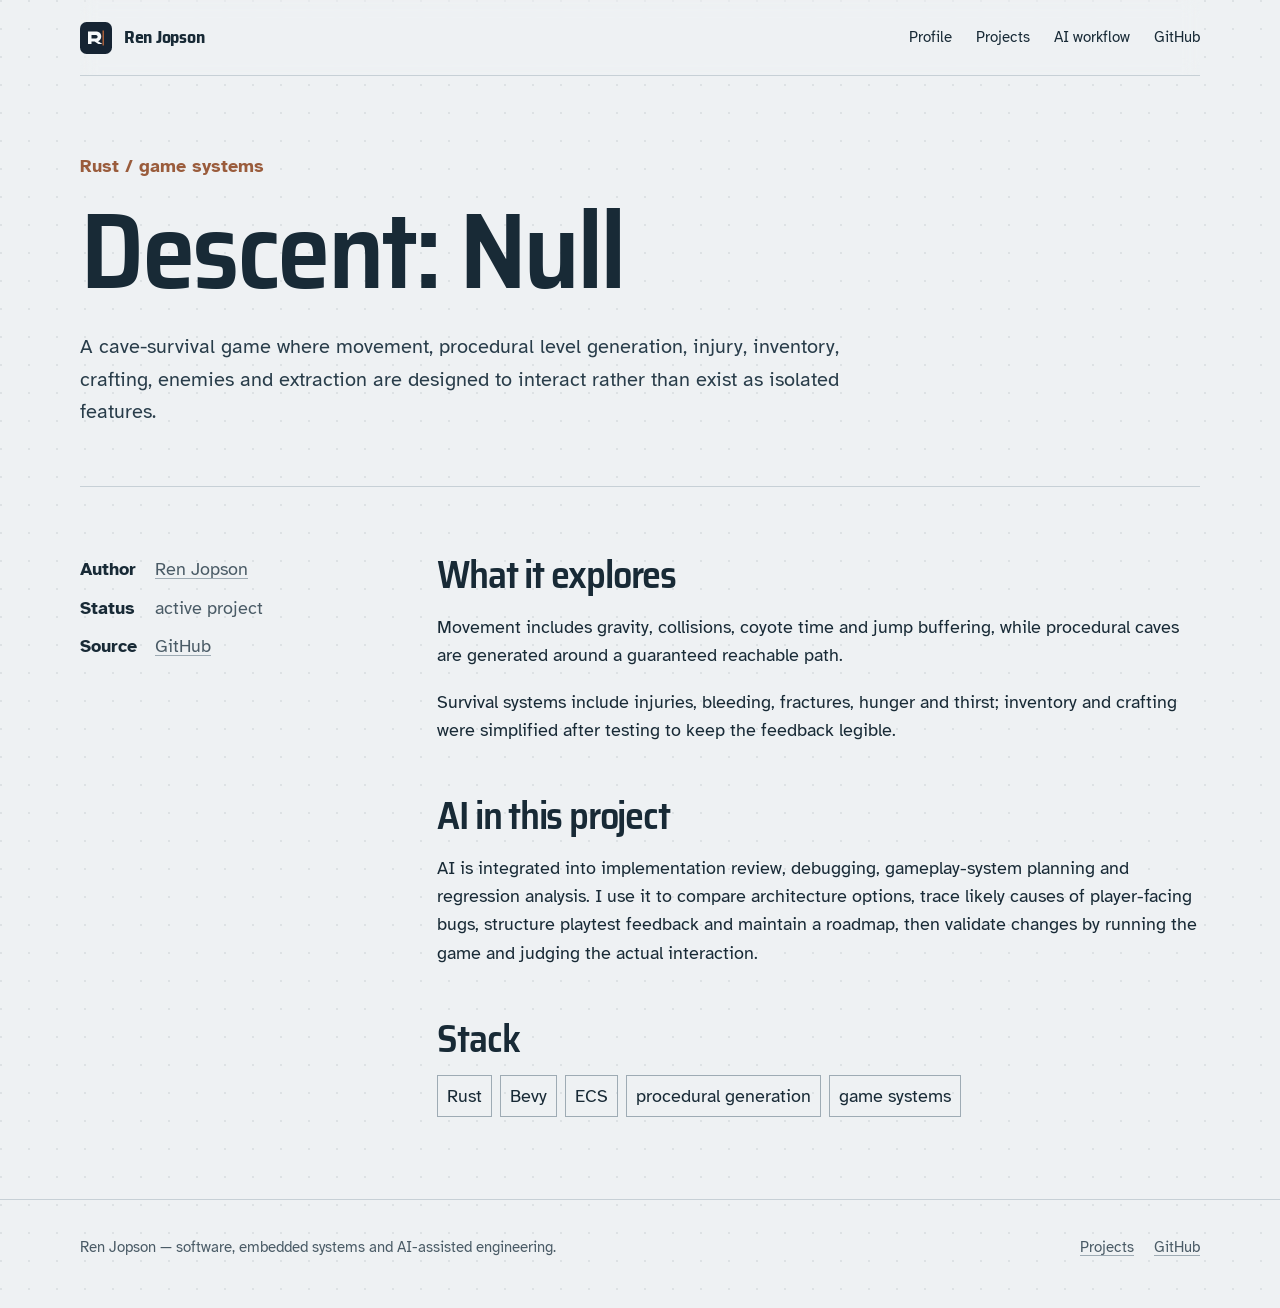
==== descent-null/index.html @ c4eea886 "Point Descent Null page to portfolio root" ====
<!doctype html><html lang="en"><head><meta charset="utf-8"><meta name="viewport" content="width=device-width,initial-scale=1">
<title>Descent: Null by Ren Jopson — Rust / Bevy survival game</title><meta name="description" content="Descent: Null is a 2D cave survival game by Ren Jopson built in Rust with Bevy, procedural generation and interacting survival systems."><meta name="author" content="Ren Jopson"><meta name="robots" content="index,follow,max-image-preview:large">
<link rel="canonical" href="https://ren-jop.github.io/descent-null/"><link rel="author" href="https://ren-jop.github.io/"><meta property="og:type" content="website"><meta property="og:site_name" content="Ren Jopson"><meta property="og:title" content="Descent: Null by Ren Jopson — Rust / Bevy survival game"><meta property="og:description" content="Descent: Null is a 2D cave survival game by Ren Jopson built in Rust with Bevy, procedural generation and interacting survival systems."><meta property="og:url" content="https://ren-jop.github.io/descent-null/">
<link rel="stylesheet" href="/assets/portfolio.css"><link rel="icon" href="/assets/ren-jopson-mark.svg" type="image/svg+xml"><script type="application/ld+json">{"@context":"https://schema.org","@graph":[{"@type":"SoftwareSourceCode","@id":"https://ren-jop.github.io/descent-null/#source","name":"Descent: Null","version":"active project","description":"Descent: Null is a 2D cave survival game by Ren Jopson built in Rust with Bevy, procedural generation and interacting survival systems.","url":"https://ren-jop.github.io/descent-null/","codeRepository":"https://github.com/ren-jop/descent-null","programmingLanguage":"Rust","author":{"@id":"https://ren-jop.github.io/#person"},"creator":{"@id":"https://ren-jop.github.io/#person"}},{"@type":"Person","@id":"https://ren-jop.github.io/#person","name":"Ren Jopson","alternateName":"ren-jop","url":"https://ren-jop.github.io/","sameAs":["https://github.com/ren-jop"]}]}</script></head><body>
<div class="wrap"><nav class="site-nav" aria-label="Primary">
    <a class="brand" href="/"><img class="brand-mark" src="/assets/ren-jopson-mark.svg" alt=""><span>Ren Jopson</span></a>
    <div class="nav-links"><a href="/">Profile</a><a href="/projects/">Projects</a><a href="/#method-title">AI workflow</a><a rel="me" href="https://github.com/ren-jop">GitHub</a></div>
  </nav></div><main><section class="wrap detail-hero"><p class="kicker">Rust / game systems</p><h1>Descent: Null</h1><p class="hero-copy">A cave-survival game where movement, procedural level generation, injury, inventory, crafting, enemies and extraction are designed to interact rather than exist as isolated features.</p></section>
<section class="wrap detail-grid"><aside><dl class="spec-list"><dt>Author</dt><dd><a href="/">Ren Jopson</a></dd><dt>Status</dt><dd>active project</dd><dt>Source</dt><dd><a href="https://github.com/ren-jop/descent-null">GitHub</a></dd></dl></aside>
<main><section><h2>What it explores</h2><p>Movement includes gravity, collisions, coyote time and jump buffering, while procedural caves are generated around a guaranteed reachable path.</p><p>Survival systems include injuries, bleeding, fractures, hunger and thirst; inventory and crafting were simplified after testing to keep the feedback legible.</p></section>
<section><h2>AI in this project</h2><p>AI is integrated into implementation review, debugging, gameplay-system planning and regression analysis. I use it to compare architecture options, trace likely causes of player-facing bugs, structure playtest feedback and maintain a roadmap, then validate changes by running the game and judging the actual interaction.</p></section>
<section><h2>Stack</h2><div class="stack"><span>Rust</span><span>Bevy</span><span>ECS</span><span>procedural generation</span><span>game systems</span></div></section></main></section></main><footer><div class="wrap footer-grid"><div>Ren Jopson — software, embedded systems and AI-assisted engineering.</div><div class="footer-links"><a href="/projects/">Projects</a><a rel="me" href="https://github.com/ren-jop">GitHub</a></div></div></footer></body></html>
---- assets/portfolio.css ----
@import url('https://fonts.googleapis.com/css2?family=Atkinson+Hyperlegible:wght@400;700&family=Saira+Semi+Condensed:wght@500;600;700&display=swap');

:root{
  --paper:#eef1f3;
  --surface:#f8f9fa;
  --ink:#182a36;
  --graphite:#4a5b66;
  --copper:#9a5c3c;
  --blue:#315b7b;
  --blue-soft:#dbe5ec;
  --line:#c7d0d6;
  --line-strong:#9eabb4;
  --focus:#174f7b;
}
*{box-sizing:border-box}
html{scroll-behavior:smooth}
body{
  margin:0;
  background:
    radial-gradient(circle at 1px 1px,rgba(24,42,54,.08) 1px,transparent 1.25px) 0 0/28px 28px,
    var(--paper);
  color:var(--ink);
  font-family:"Atkinson Hyperlegible",system-ui,sans-serif;
  font-size:18px;
  line-height:1.58;
  text-rendering:optimizeLegibility;
}
a{color:inherit;text-decoration-color:var(--line-strong);text-decoration-thickness:1px;text-underline-offset:.18em}
a:hover{text-decoration-color:currentColor}
a:focus-visible,button:focus-visible{outline:3px solid var(--focus);outline-offset:4px}
button{font:inherit}
.wrap{width:min(1120px,calc(100% - 40px));margin:0 auto}

.site-nav{
  display:grid;
  grid-template-columns:1fr auto;
  align-items:center;
  gap:28px;
  min-height:76px;
  border-bottom:1px solid var(--line);
  backdrop-filter:blur(8px);
}
.brand{
  display:flex;align-items:center;gap:12px;text-decoration:none;
  font-family:"Saira Semi Condensed",sans-serif;font-weight:700;letter-spacing:-.015em;
}
.brand-mark{width:32px;height:32px;display:block}
.nav-links{display:flex;gap:24px;flex-wrap:wrap;justify-content:flex-end;font-size:.95rem}
.nav-links a{text-decoration:none}
.nav-links a[aria-current="page"]{font-weight:700;color:var(--blue)}

.hero{
  display:grid;
  grid-template-columns:minmax(0,6.4fr) minmax(330px,3.6fr);
  gap:clamp(42px,7vw,92px);
  align-items:center;
  padding:clamp(68px,9vw,108px) 0 58px;
}
.kicker{margin:0 0 16px;color:var(--copper);font-weight:700}
h1,h2,h3{
  font-family:"Saira Semi Condensed",sans-serif;
  margin:0;color:var(--ink);line-height:1.02;letter-spacing:-.032em
}
h1{font-size:clamp(4.4rem,10vw,8rem);font-weight:600}
h2{font-size:clamp(2.25rem,4.6vw,4rem);font-weight:600}
h3{font-size:clamp(1.45rem,2.4vw,2rem);font-weight:600}
.hero-copy{
  max-width:760px;margin:24px 0 0;color:#293d4a;
  font-size:clamp(1.08rem,1.8vw,1.28rem)
}
.hero-visual{
  position:relative;
  min-height:360px;
  border:1px solid var(--line-strong);
  background:rgba(248,249,250,.8);
  overflow:hidden;
  isolation:isolate;
}
.hero-visual::before{
  content:"";
  position:absolute;inset:0;
  background:
    linear-gradient(rgba(49,91,123,.08) 1px,transparent 1px) 0 0/100% 48px,
    linear-gradient(90deg,rgba(49,91,123,.08) 1px,transparent 1px) 0 0/48px 100%;
  z-index:-1;
}
.hero-visual svg{width:100%;height:100%;min-height:360px;display:block}
.hero-line{stroke:var(--line-strong);stroke-width:1.4;fill:none}
.hero-line.active{stroke:var(--blue);stroke-width:2}
.hero-node{fill:var(--surface);stroke:var(--ink);stroke-width:1.5}
.hero-node.accent{fill:var(--ink);stroke:var(--ink)}
.hero-node-label{
  fill:var(--ink);font:700 14px "Atkinson Hyperlegible",sans-serif
}
.hero-node-label.inverse{fill:#fff}
.hero-caption{
  position:absolute;left:18px;bottom:16px;
  color:var(--graphite);font-size:.86rem;background:rgba(248,249,250,.86);padding:4px 6px
}
.signal-dot{fill:var(--copper)}
.signal-path{stroke:transparent;fill:none}
body.ready .signal-dot{animation:signal-run 5.2s linear infinite}
@keyframes signal-run{
  0%{offset-distance:0%}
  100%{offset-distance:100%}
}
.hero-side{
  border-left:3px solid var(--copper);
  padding:2px 0 2px 24px
}
.hero-side p{margin:0}
.hero-side dl{
  margin:24px 0 0;display:grid;grid-template-columns:max-content 1fr;gap:8px 16px;font-size:.94rem
}
.hero-side dt{font-weight:700;color:var(--graphite)}
.hero-side dd{margin:0}
.hero-rule{
  width:100%;height:3px;
  background:linear-gradient(to right,var(--copper) 0 17%,var(--line) 17% 100%);
  transform-origin:left center
}
body:not(.ready) .hero-rule{transform:scaleX(0)}
body.ready .hero-rule{transform:scaleX(1);transition:transform .72s cubic-bezier(.2,.7,.2,1)}

.section{padding:76px 0;border-top:1px solid var(--line)}
.section-head{
  display:grid;grid-template-columns:3.2fr 6.8fr;gap:clamp(32px,7vw,90px);
  align-items:start;margin-bottom:42px
}
.section-head p{margin:6px 0 0;max-width:700px;color:var(--graphite)}

.project-explorer{
  display:grid;
  grid-template-columns:minmax(280px,1fr) minmax(0,1.6fr);
  gap:0;
  border:1px solid var(--line-strong);
  background:rgba(248,249,250,.72);
  min-height:520px;
}
.project-switcher{
  border-right:1px solid var(--line-strong);
  display:flex;flex-direction:column
}
.project-switch{
  appearance:none;border:0;border-bottom:1px solid var(--line);
  background:transparent;color:var(--ink);text-align:left;
  padding:19px 20px;cursor:pointer;display:grid;gap:5px;
  min-height:92px;
}
.project-switch:last-child{border-bottom:0}
.project-switch strong{
  font-family:"Saira Semi Condensed",sans-serif;
  font-size:1.35rem;letter-spacing:-.02em
}
.project-switch small{color:var(--copper);font-weight:700}
.project-switch span{color:var(--graphite);font-size:.92rem}
.project-switch[aria-selected="true"]{
  background:var(--ink);color:#fff
}
.project-switch[aria-selected="true"] span,
.project-switch[aria-selected="true"] small{color:#dce5eb}
.project-switch[aria-selected="true"] small{color:#e7b095}

.project-stage{
  display:grid;grid-template-rows:minmax(320px,1fr) auto;
  min-width:0;position:relative;overflow:hidden
}
.project-diagram{
  position:relative;min-height:320px;
  display:flex;align-items:center;justify-content:center;
  padding:32px;
  background:
    linear-gradient(rgba(24,42,54,.07) 1px,transparent 1px) 0 0/100% 42px,
    linear-gradient(90deg,rgba(24,42,54,.07) 1px,transparent 1px) 0 0/42px 100%;
}
.project-diagram svg{
  width:min(100%,620px);height:auto;max-height:360px;
  filter:drop-shadow(0 14px 20px rgba(24,42,54,.06));
  transform:translate3d(var(--px,0),var(--py,0),0);
  transition:transform .18s ease-out
}
.project-diagram .draw{
  stroke-dasharray:1000;stroke-dashoffset:1000
}
.project-diagram.is-animating .draw{animation:draw-line .85s ease-out forwards}
.project-diagram .pulse{transform-origin:center}
.project-diagram.is-animating .pulse{animation:node-pulse .6s ease-out .35s both}
@keyframes draw-line{to{stroke-dashoffset:0}}
@keyframes node-pulse{0%{opacity:.25;transform:scale(.86)}100%{opacity:1;transform:scale(1)}}
.project-stage-meta{
  border-top:1px solid var(--line-strong);
  padding:22px 24px 24px;
  display:grid;grid-template-columns:1fr auto;gap:24px;align-items:end
}
.project-stage-meta p{margin:7px 0 0;color:var(--graphite);max-width:650px}
.project-stage-meta a{font-weight:700;white-space:nowrap}

.project-list{border-top:1px solid var(--ink)}
.project-row{
  display:grid;grid-template-columns:2.1fr 1.15fr 3.2fr auto;
  gap:26px;align-items:baseline;padding:23px 0;border-bottom:1px solid var(--line)
}
.project-row .domain{font-size:.9rem;font-weight:700;color:var(--copper)}
.project-row p{margin:0;color:var(--graphite)}
.project-row a{font-weight:700;white-space:nowrap}

.workflow{
  display:grid;grid-template-columns:repeat(4,1fr);
  border-top:1px solid var(--ink);border-bottom:1px solid var(--ink)
}
.workflow-step{min-height:168px;padding:22px 24px 24px 0;position:relative}
.workflow-step + .workflow-step{border-left:1px solid var(--line);padding-left:24px}
.workflow-step::after{
  content:"";position:absolute;top:-1px;left:0;height:3px;width:0;background:var(--copper)
}
.workflow-step.is-visible::after{width:38%;transition:width .6s ease}
.workflow-step strong{
  display:block;font-family:"Saira Semi Condensed",sans-serif;font-size:1.35rem;margin-bottom:8px
}
.workflow-step p{margin:0;color:var(--graphite)}
.workflow-step .tool{display:block;margin-top:18px;color:var(--blue);font-weight:700;font-size:.94rem}

.method-list{border-top:1px solid var(--ink)}
.method-row{
  display:grid;grid-template-columns:2.2fr 5fr;gap:clamp(28px,7vw,90px);
  padding:27px 0;border-bottom:1px solid var(--line)
}
.method-row h3{font-size:1.55rem}
.method-row p{margin:0;color:var(--graphite)}
.ai-note{border-left:4px solid var(--blue);padding:2px 0 2px 24px;max-width:830px}
.ai-note h3{margin-bottom:10px}
.ai-note p{margin:0;color:var(--graphite)}
.ai-note p + p{margin-top:12px}

.project-index h1{font-size:clamp(3.8rem,8.5vw,6.8rem)}
.project-index .hero{grid-template-columns:6fr 4fr}

.detail-hero{padding:76px 0 58px;border-bottom:1px solid var(--line)}
.detail-hero h1{font-size:clamp(3.9rem,8.5vw,6.8rem)}
.detail-grid{
  display:grid;grid-template-columns:2.6fr 7.4fr;gap:clamp(34px,7vw,96px);padding:68px 0 82px
}
.detail-grid aside{color:var(--graphite)}
.detail-grid main{padding:0}
.detail-grid h2{font-size:clamp(1.95rem,3vw,3rem);margin-bottom:16px}
.detail-grid section+section{margin-top:52px}
.spec-list{display:grid;grid-template-columns:max-content 1fr;gap:10px 18px;margin:0}
.spec-list dt{font-weight:700;color:var(--ink)}
.spec-list dd{margin:0}
.stack{display:flex;flex-wrap:wrap;gap:8px}
.stack span{border:1px solid var(--line-strong);background:transparent;padding:6px 9px}

footer{padding:36px 0 48px;border-top:1px solid var(--line);color:var(--graphite);font-size:.94rem}
.footer-grid{display:grid;grid-template-columns:1fr auto;gap:28px;align-items:start}
.footer-links{display:flex;gap:20px;flex-wrap:wrap;justify-content:flex-end}

@media (hover:hover) and (pointer:fine){
  .project-switch:not([aria-selected="true"]):hover{background:rgba(49,91,123,.07)}
  .project-row:hover h3{color:var(--blue)}
}
@media (max-width:900px){
  body{font-size:17px}
  .site-nav{grid-template-columns:1fr;padding:18px 0}
  .nav-links{justify-content:flex-start;gap:16px}
  .hero,.project-index .hero,.section-head,.detail-grid{grid-template-columns:1fr}
  .hero{padding-top:62px}
  .hero-visual{min-height:310px}
  .hero-visual svg{min-height:310px}
  .project-explorer{grid-template-columns:1fr}
  .project-switcher{border-right:0;border-bottom:1px solid var(--line-strong)}
  .project-switch{min-height:auto}
  .project-stage-meta{grid-template-columns:1fr}
  .project-row{grid-template-columns:1fr;gap:7px}
  .project-row a{margin-top:4px}
  .workflow{grid-template-columns:1fr 1fr}
  .workflow-step:nth-child(3){border-left:0;border-top:1px solid var(--line);padding-left:0}
  .workflow-step:nth-child(4){border-top:1px solid var(--line)}
  .method-row{grid-template-columns:1fr;gap:10px}
  .footer-grid{grid-template-columns:1fr}
  .footer-links{justify-content:flex-start}
}
@media (max-width:560px){
  .wrap{width:min(100% - 28px,1120px)}
  h1{font-size:clamp(3.35rem,18vw,5rem)}
  .section{padding:58px 0}
  .hero-visual{min-height:270px}
  .hero-visual svg{min-height:270px}
  .project-diagram{padding:18px;min-height:260px}
  .project-stage{grid-template-rows:minmax(260px,1fr) auto}
  .workflow{grid-template-columns:1fr}
  .workflow-step + .workflow-step{border-left:0;border-top:1px solid var(--line);padding-left:0}
}
@media (prefers-reduced-motion:reduce){
  html{scroll-behavior:auto}
  body:not(.ready) .hero-rule{transform:none}
  body.ready .hero-rule{transition:none}
  body.ready .signal-dot{animation:none}
  .project-diagram .draw,.project-diagram.is-animating .draw{animation:none;stroke-dashoffset:0}
  .project-diagram.is-animating .pulse{animation:none}
  .workflow-step.is-visible::after{transition:none}
  .project-diagram svg{transition:none}
}
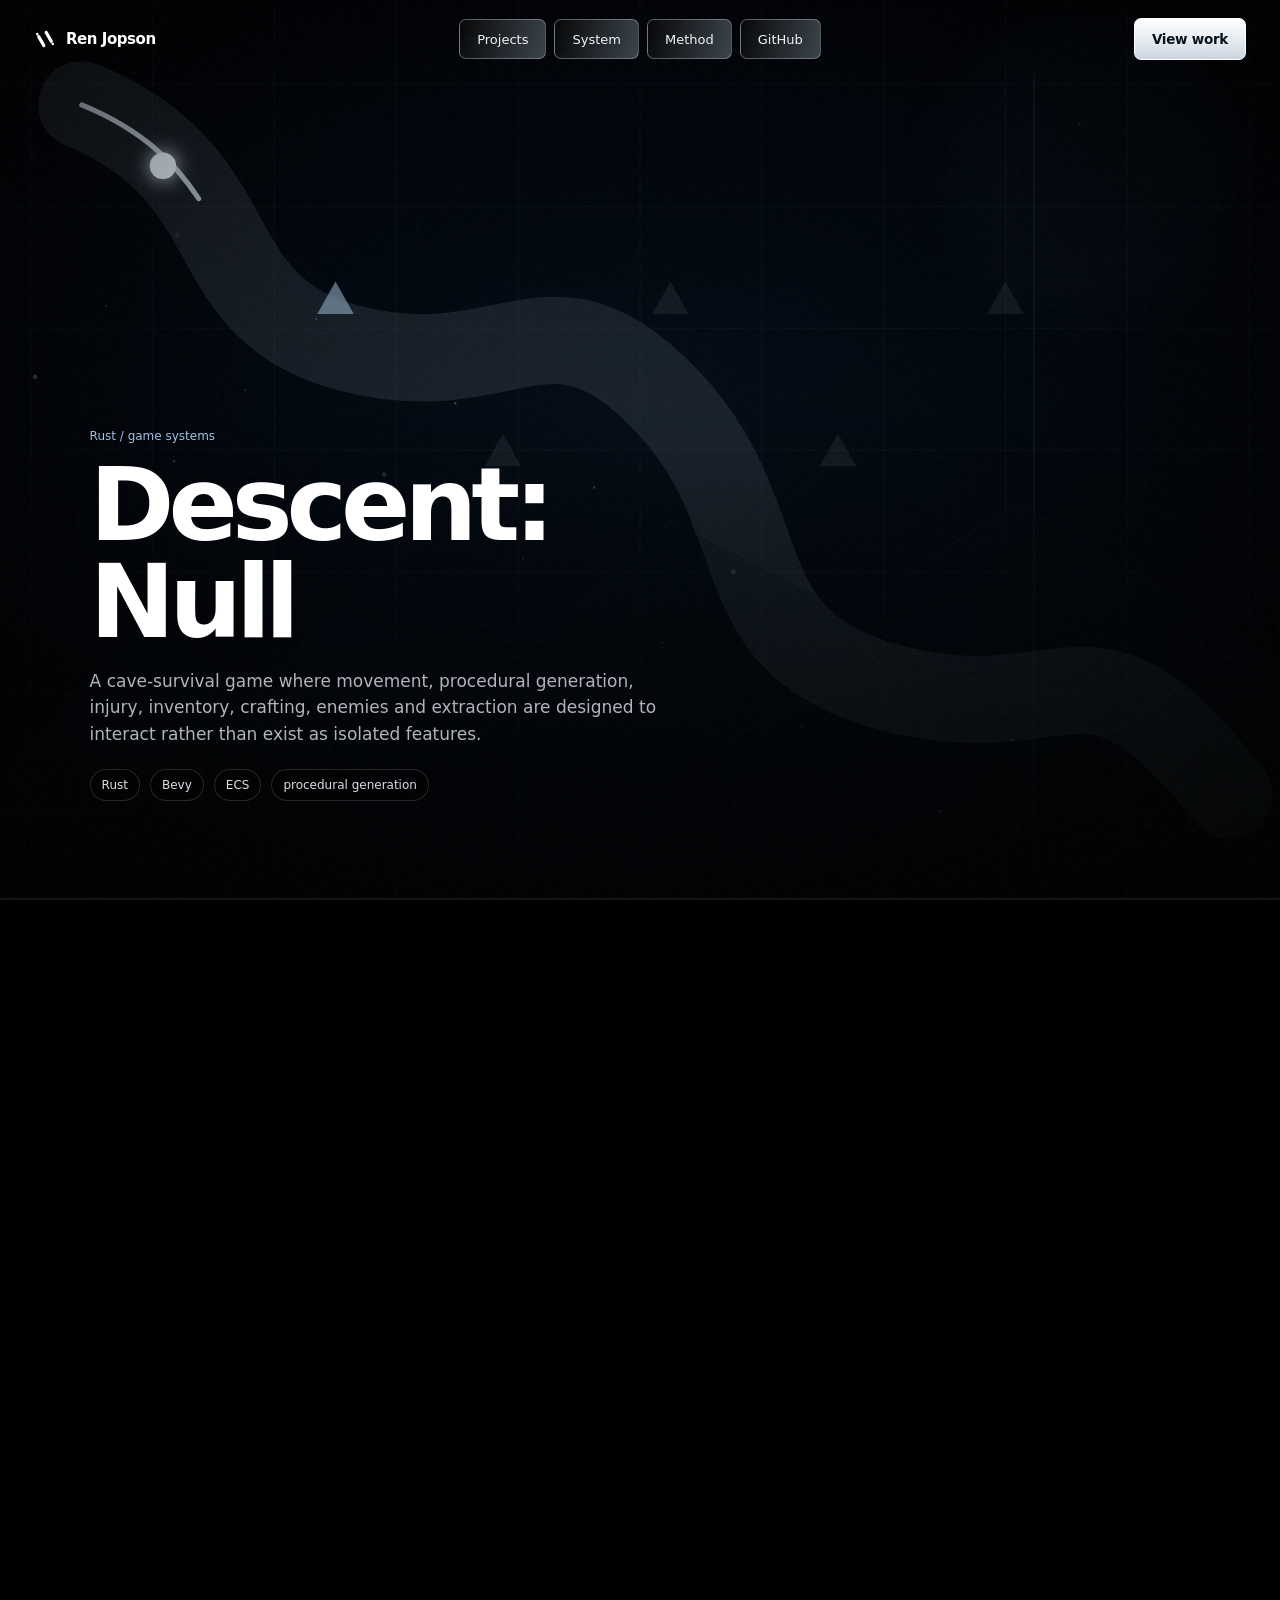
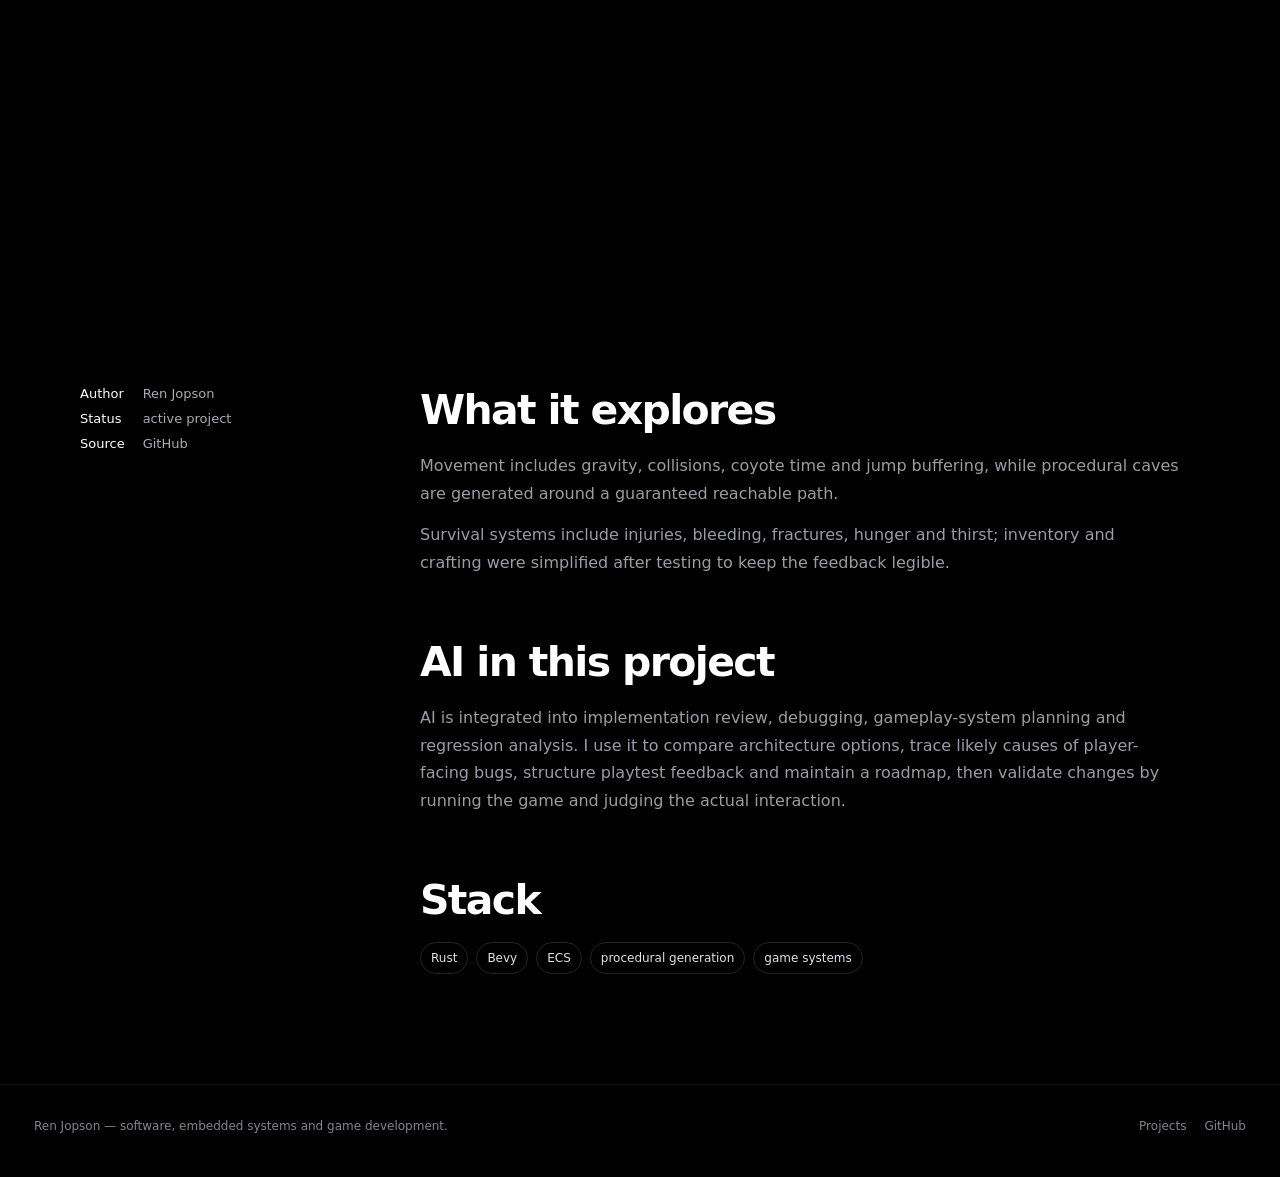
==== commit cb5ad168: "Apply 30-frame SVG experience to portfolio and project pages" ====
--- a/descent-null/index.html
+++ b/descent-null/index.html
@@ -1,12 +1,8 @@
-<!doctype html><html lang="en"><head><meta charset="utf-8"><meta name="viewport" content="width=device-width,initial-scale=1">
-<title>Descent: Null by Ren Jopson — Rust / Bevy survival game</title><meta name="description" content="Descent: Null is a 2D cave survival game by Ren Jopson built in Rust with Bevy, procedural generation and interacting survival systems."><meta name="author" content="Ren Jopson"><meta name="robots" content="index,follow,max-image-preview:large">
-<link rel="canonical" href="https://ren-jop.github.io/descent-null/"><link rel="author" href="https://ren-jop.github.io/"><meta property="og:type" content="website"><meta property="og:site_name" content="Ren Jopson"><meta property="og:title" content="Descent: Null by Ren Jopson — Rust / Bevy survival game"><meta property="og:description" content="Descent: Null is a 2D cave survival game by Ren Jopson built in Rust with Bevy, procedural generation and interacting survival systems."><meta property="og:url" content="https://ren-jop.github.io/descent-null/">
-<link rel="stylesheet" href="/assets/portfolio.css"><link rel="icon" href="/assets/ren-jopson-mark.svg" type="image/svg+xml"><script type="application/ld+json">{"@context":"https://schema.org","@graph":[{"@type":"SoftwareSourceCode","@id":"https://ren-jop.github.io/descent-null/#source","name":"Descent: Null","version":"active project","description":"Descent: Null is a 2D cave survival game by Ren Jopson built in Rust with Bevy, procedural generation and interacting survival systems.","url":"https://ren-jop.github.io/descent-null/","codeRepository":"https://github.com/ren-jop/descent-null","programmingLanguage":"Rust","author":{"@id":"https://ren-jop.github.io/#person"},"creator":{"@id":"https://ren-jop.github.io/#person"}},{"@type":"Person","@id":"https://ren-jop.github.io/#person","name":"Ren Jopson","alternateName":"ren-jop","url":"https://ren-jop.github.io/","sameAs":["https://github.com/ren-jop"]}]}</script></head><body>
-<div class="wrap"><nav class="site-nav" aria-label="Primary">
-    <a class="brand" href="/"><img class="brand-mark" src="/assets/ren-jopson-mark.svg" alt=""><span>Ren Jopson</span></a>
-    <div class="nav-links"><a href="/">Profile</a><a href="/projects/">Projects</a><a href="/#method-title">AI workflow</a><a rel="me" href="https://github.com/ren-jop">GitHub</a></div>
-  </nav></div><main><section class="wrap detail-hero"><p class="kicker">Rust / game systems</p><h1>Descent: Null</h1><p class="hero-copy">A cave-survival game where movement, procedural level generation, injury, inventory, crafting, enemies and extraction are designed to interact rather than exist as isolated features.</p></section>
-<section class="wrap detail-grid"><aside><dl class="spec-list"><dt>Author</dt><dd><a href="/">Ren Jopson</a></dd><dt>Status</dt><dd>active project</dd><dt>Source</dt><dd><a href="https://github.com/ren-jop/descent-null">GitHub</a></dd></dl></aside>
-<main><section><h2>What it explores</h2><p>Movement includes gravity, collisions, coyote time and jump buffering, while procedural caves are generated around a guaranteed reachable path.</p><p>Survival systems include injuries, bleeding, fractures, hunger and thirst; inventory and crafting were simplified after testing to keep the feedback legible.</p></section>
-<section><h2>AI in this project</h2><p>AI is integrated into implementation review, debugging, gameplay-system planning and regression analysis. I use it to compare architecture options, trace likely causes of player-facing bugs, structure playtest feedback and maintain a roadmap, then validate changes by running the game and judging the actual interaction.</p></section>
-<section><h2>Stack</h2><div class="stack"><span>Rust</span><span>Bevy</span><span>ECS</span><span>procedural generation</span><span>game systems</span></div></section></main></section></main><footer><div class="wrap footer-grid"><div>Ren Jopson — software, embedded systems and AI-assisted engineering.</div><div class="footer-links"><a href="/projects/">Projects</a><a rel="me" href="https://github.com/ren-jop">GitHub</a></div></div></footer></body></html>+<!doctype html><html lang="en"><head><meta charset="utf-8"><meta name="viewport" content="width=device-width,initial-scale=1"><title>Descent: Null by Ren Jopson — Rust / Bevy survival game</title><meta name="description" content="Descent: Null is a 2D cave survival game by Ren Jopson built in Rust with Bevy, procedural generation and interacting survival systems."><meta name="author" content="Ren Jopson"><meta name="robots" content="index,follow,max-image-preview:large"><link rel="canonical" href="https://ren-jop.github.io/descent-null/"><link rel="stylesheet" href="/assets/portfolio.css?v=20260923-4"><script defer src="/assets/portfolio.js?v=20260923-4"></script></head>
+<body style="background:#000;color:#fff"><div class="site-grain"></div><div class="menu-backdrop"></div><header class="site-header">
+<a class="logo" href="/" aria-label="Ren Jopson"><svg class="logo-mark" viewBox="0 0 24 24" fill="currentColor" aria-hidden="true"><g transform="rotate(-30 12 12)"><circle cx="7.3" cy="3.2" r="1.45"/><rect x="5.5" y="4.7" width="3.6" height="14.6" rx="1.8"/><rect x="14.9" y="4.7" width="3.6" height="14.6" rx="1.8"/><circle cx="16.7" cy="20.8" r="1.45"/></g></svg><span>Ren Jopson</span></a>
+<nav class="site-nav" aria-label="Primary"><a class="nav-pill" href="/projects/">Projects</a><a class="nav-pill" href="/#system">System</a><a class="nav-pill" href="/#method">Method</a><a class="nav-pill" rel="me" href="https://github.com/ren-jop">GitHub</a></nav>
+<a class="btn btn-solid header-cta" href="/projects/">View work</a>
+<button class="burger" type="button" aria-controls="site-nav" aria-expanded="false" aria-label="Open menu"><span></span><span></span><span></span></button>
+</header><main><section class="frame-story frame-story--project" data-frame-start="25" data-frame-end="30"><div class="frame-sticky"><img class="frame-image" src="/assets/frames/frame-25.svg" alt=""><div class="frame-shade"></div><div class="project-frame-copy"><div class="eyebrow">Rust / game systems</div><h1>Descent: Null</h1><p>A cave-survival game where movement, procedural generation, injury, inventory, crafting, enemies and extraction are designed to interact rather than exist as isolated features.</p><div class="project-frame-meta"><span class="meta-chip">Rust</span><span class="meta-chip">Bevy</span><span class="meta-chip">ECS</span><span class="meta-chip">procedural generation</span></div></div><div class="frame-progress"><span></span></div></div></section>
+<section class="detail-shell"><aside class="detail-aside"><dl><dt>Author</dt><dd><a href="/">Ren Jopson</a></dd><dt>Status</dt><dd>active project</dd><dt>Source</dt><dd><a href="https://github.com/ren-jop/descent-null">GitHub</a></dd></dl></aside><div class="detail-main"><section><h2>What it explores</h2><p>Movement includes gravity, collisions, coyote time and jump buffering, while procedural caves are generated around a guaranteed reachable path.</p><p>Survival systems include injuries, bleeding, fractures, hunger and thirst; inventory and crafting were simplified after testing to keep the feedback legible.</p></section><section><h2>AI in this project</h2><p>AI is integrated into implementation review, debugging, gameplay-system planning and regression analysis. I use it to compare architecture options, trace likely causes of player-facing bugs, structure playtest feedback and maintain a roadmap, then validate changes by running the game and judging the actual interaction.</p></section><section><h2>Stack</h2><div class="stack"><span>Rust</span><span>Bevy</span><span>ECS</span><span>procedural generation</span><span>game systems</span></div></section></div></section></main><footer class="site-footer"><span>Ren Jopson — software, embedded systems and game development.</span><nav><a href="/projects/">Projects</a><a href="https://github.com/ren-jop">GitHub</a></nav></footer></body></html>
--- a/assets/portfolio.css
+++ b/assets/portfolio.css
@@ -1,303 +1,27 @@
 
-@import url('https://fonts.googleapis.com/css2?family=Atkinson+Hyperlegible:wght@400;700&family=Saira+Semi+Condensed:wght@500;600;700&display=swap');
-
-:root{
-  --paper:#eef1f3;
-  --surface:#f8f9fa;
-  --ink:#182a36;
-  --graphite:#4a5b66;
-  --copper:#9a5c3c;
-  --blue:#315b7b;
-  --blue-soft:#dbe5ec;
-  --line:#c7d0d6;
-  --line-strong:#9eabb4;
-  --focus:#174f7b;
-}
-*{box-sizing:border-box}
-html{scroll-behavior:smooth}
-body{
-  margin:0;
-  background:
-    radial-gradient(circle at 1px 1px,rgba(24,42,54,.08) 1px,transparent 1.25px) 0 0/28px 28px,
-    var(--paper);
-  color:var(--ink);
-  font-family:"Atkinson Hyperlegible",system-ui,sans-serif;
-  font-size:18px;
-  line-height:1.58;
-  text-rendering:optimizeLegibility;
-}
-a{color:inherit;text-decoration-color:var(--line-strong);text-decoration-thickness:1px;text-underline-offset:.18em}
-a:hover{text-decoration-color:currentColor}
-a:focus-visible,button:focus-visible{outline:3px solid var(--focus);outline-offset:4px}
-button{font:inherit}
-.wrap{width:min(1120px,calc(100% - 40px));margin:0 auto}
-
-.site-nav{
-  display:grid;
-  grid-template-columns:1fr auto;
-  align-items:center;
-  gap:28px;
-  min-height:76px;
-  border-bottom:1px solid var(--line);
-  backdrop-filter:blur(8px);
-}
-.brand{
-  display:flex;align-items:center;gap:12px;text-decoration:none;
-  font-family:"Saira Semi Condensed",sans-serif;font-weight:700;letter-spacing:-.015em;
-}
-.brand-mark{width:32px;height:32px;display:block}
-.nav-links{display:flex;gap:24px;flex-wrap:wrap;justify-content:flex-end;font-size:.95rem}
-.nav-links a{text-decoration:none}
-.nav-links a[aria-current="page"]{font-weight:700;color:var(--blue)}
-
-.hero{
-  display:grid;
-  grid-template-columns:minmax(0,6.4fr) minmax(330px,3.6fr);
-  gap:clamp(42px,7vw,92px);
-  align-items:center;
-  padding:clamp(68px,9vw,108px) 0 58px;
-}
-.kicker{margin:0 0 16px;color:var(--copper);font-weight:700}
-h1,h2,h3{
-  font-family:"Saira Semi Condensed",sans-serif;
-  margin:0;color:var(--ink);line-height:1.02;letter-spacing:-.032em
-}
-h1{font-size:clamp(4.4rem,10vw,8rem);font-weight:600}
-h2{font-size:clamp(2.25rem,4.6vw,4rem);font-weight:600}
-h3{font-size:clamp(1.45rem,2.4vw,2rem);font-weight:600}
-.hero-copy{
-  max-width:760px;margin:24px 0 0;color:#293d4a;
-  font-size:clamp(1.08rem,1.8vw,1.28rem)
-}
-.hero-visual{
-  position:relative;
-  min-height:360px;
-  border:1px solid var(--line-strong);
-  background:rgba(248,249,250,.8);
-  overflow:hidden;
-  isolation:isolate;
-}
-.hero-visual::before{
-  content:"";
-  position:absolute;inset:0;
-  background:
-    linear-gradient(rgba(49,91,123,.08) 1px,transparent 1px) 0 0/100% 48px,
-    linear-gradient(90deg,rgba(49,91,123,.08) 1px,transparent 1px) 0 0/48px 100%;
-  z-index:-1;
-}
-.hero-visual svg{width:100%;height:100%;min-height:360px;display:block}
-.hero-line{stroke:var(--line-strong);stroke-width:1.4;fill:none}
-.hero-line.active{stroke:var(--blue);stroke-width:2}
-.hero-node{fill:var(--surface);stroke:var(--ink);stroke-width:1.5}
-.hero-node.accent{fill:var(--ink);stroke:var(--ink)}
-.hero-node-label{
-  fill:var(--ink);font:700 14px "Atkinson Hyperlegible",sans-serif
-}
-.hero-node-label.inverse{fill:#fff}
-.hero-caption{
-  position:absolute;left:18px;bottom:16px;
-  color:var(--graphite);font-size:.86rem;background:rgba(248,249,250,.86);padding:4px 6px
-}
-.signal-dot{fill:var(--copper)}
-.signal-path{stroke:transparent;fill:none}
-body.ready .signal-dot{animation:signal-run 5.2s linear infinite}
-@keyframes signal-run{
-  0%{offset-distance:0%}
-  100%{offset-distance:100%}
-}
-.hero-side{
-  border-left:3px solid var(--copper);
-  padding:2px 0 2px 24px
-}
-.hero-side p{margin:0}
-.hero-side dl{
-  margin:24px 0 0;display:grid;grid-template-columns:max-content 1fr;gap:8px 16px;font-size:.94rem
-}
-.hero-side dt{font-weight:700;color:var(--graphite)}
-.hero-side dd{margin:0}
-.hero-rule{
-  width:100%;height:3px;
-  background:linear-gradient(to right,var(--copper) 0 17%,var(--line) 17% 100%);
-  transform-origin:left center
-}
-body:not(.ready) .hero-rule{transform:scaleX(0)}
-body.ready .hero-rule{transform:scaleX(1);transition:transform .72s cubic-bezier(.2,.7,.2,1)}
-
-.section{padding:76px 0;border-top:1px solid var(--line)}
-.section-head{
-  display:grid;grid-template-columns:3.2fr 6.8fr;gap:clamp(32px,7vw,90px);
-  align-items:start;margin-bottom:42px
-}
-.section-head p{margin:6px 0 0;max-width:700px;color:var(--graphite)}
-
-.project-explorer{
-  display:grid;
-  grid-template-columns:minmax(280px,1fr) minmax(0,1.6fr);
-  gap:0;
-  border:1px solid var(--line-strong);
-  background:rgba(248,249,250,.72);
-  min-height:520px;
-}
-.project-switcher{
-  border-right:1px solid var(--line-strong);
-  display:flex;flex-direction:column
-}
-.project-switch{
-  appearance:none;border:0;border-bottom:1px solid var(--line);
-  background:transparent;color:var(--ink);text-align:left;
-  padding:19px 20px;cursor:pointer;display:grid;gap:5px;
-  min-height:92px;
-}
-.project-switch:last-child{border-bottom:0}
-.project-switch strong{
-  font-family:"Saira Semi Condensed",sans-serif;
-  font-size:1.35rem;letter-spacing:-.02em
-}
-.project-switch small{color:var(--copper);font-weight:700}
-.project-switch span{color:var(--graphite);font-size:.92rem}
-.project-switch[aria-selected="true"]{
-  background:var(--ink);color:#fff
-}
-.project-switch[aria-selected="true"] span,
-.project-switch[aria-selected="true"] small{color:#dce5eb}
-.project-switch[aria-selected="true"] small{color:#e7b095}
-
-.project-stage{
-  display:grid;grid-template-rows:minmax(320px,1fr) auto;
-  min-width:0;position:relative;overflow:hidden
-}
-.project-diagram{
-  position:relative;min-height:320px;
-  display:flex;align-items:center;justify-content:center;
-  padding:32px;
-  background:
-    linear-gradient(rgba(24,42,54,.07) 1px,transparent 1px) 0 0/100% 42px,
-    linear-gradient(90deg,rgba(24,42,54,.07) 1px,transparent 1px) 0 0/42px 100%;
-}
-.project-diagram svg{
-  width:min(100%,620px);height:auto;max-height:360px;
-  filter:drop-shadow(0 14px 20px rgba(24,42,54,.06));
-  transform:translate3d(var(--px,0),var(--py,0),0);
-  transition:transform .18s ease-out
-}
-.project-diagram .draw{
-  stroke-dasharray:1000;stroke-dashoffset:1000
-}
-.project-diagram.is-animating .draw{animation:draw-line .85s ease-out forwards}
-.project-diagram .pulse{transform-origin:center}
-.project-diagram.is-animating .pulse{animation:node-pulse .6s ease-out .35s both}
-@keyframes draw-line{to{stroke-dashoffset:0}}
-@keyframes node-pulse{0%{opacity:.25;transform:scale(.86)}100%{opacity:1;transform:scale(1)}}
-.project-stage-meta{
-  border-top:1px solid var(--line-strong);
-  padding:22px 24px 24px;
-  display:grid;grid-template-columns:1fr auto;gap:24px;align-items:end
-}
-.project-stage-meta p{margin:7px 0 0;color:var(--graphite);max-width:650px}
-.project-stage-meta a{font-weight:700;white-space:nowrap}
-
-.project-list{border-top:1px solid var(--ink)}
-.project-row{
-  display:grid;grid-template-columns:2.1fr 1.15fr 3.2fr auto;
-  gap:26px;align-items:baseline;padding:23px 0;border-bottom:1px solid var(--line)
-}
-.project-row .domain{font-size:.9rem;font-weight:700;color:var(--copper)}
-.project-row p{margin:0;color:var(--graphite)}
-.project-row a{font-weight:700;white-space:nowrap}
-
-.workflow{
-  display:grid;grid-template-columns:repeat(4,1fr);
-  border-top:1px solid var(--ink);border-bottom:1px solid var(--ink)
-}
-.workflow-step{min-height:168px;padding:22px 24px 24px 0;position:relative}
-.workflow-step + .workflow-step{border-left:1px solid var(--line);padding-left:24px}
-.workflow-step::after{
-  content:"";position:absolute;top:-1px;left:0;height:3px;width:0;background:var(--copper)
-}
-.workflow-step.is-visible::after{width:38%;transition:width .6s ease}
-.workflow-step strong{
-  display:block;font-family:"Saira Semi Condensed",sans-serif;font-size:1.35rem;margin-bottom:8px
-}
-.workflow-step p{margin:0;color:var(--graphite)}
-.workflow-step .tool{display:block;margin-top:18px;color:var(--blue);font-weight:700;font-size:.94rem}
-
-.method-list{border-top:1px solid var(--ink)}
-.method-row{
-  display:grid;grid-template-columns:2.2fr 5fr;gap:clamp(28px,7vw,90px);
-  padding:27px 0;border-bottom:1px solid var(--line)
-}
-.method-row h3{font-size:1.55rem}
-.method-row p{margin:0;color:var(--graphite)}
-.ai-note{border-left:4px solid var(--blue);padding:2px 0 2px 24px;max-width:830px}
-.ai-note h3{margin-bottom:10px}
-.ai-note p{margin:0;color:var(--graphite)}
-.ai-note p + p{margin-top:12px}
-
-.project-index h1{font-size:clamp(3.8rem,8.5vw,6.8rem)}
-.project-index .hero{grid-template-columns:6fr 4fr}
-
-.detail-hero{padding:76px 0 58px;border-bottom:1px solid var(--line)}
-.detail-hero h1{font-size:clamp(3.9rem,8.5vw,6.8rem)}
-.detail-grid{
-  display:grid;grid-template-columns:2.6fr 7.4fr;gap:clamp(34px,7vw,96px);padding:68px 0 82px
-}
-.detail-grid aside{color:var(--graphite)}
-.detail-grid main{padding:0}
-.detail-grid h2{font-size:clamp(1.95rem,3vw,3rem);margin-bottom:16px}
-.detail-grid section+section{margin-top:52px}
-.spec-list{display:grid;grid-template-columns:max-content 1fr;gap:10px 18px;margin:0}
-.spec-list dt{font-weight:700;color:var(--ink)}
-.spec-list dd{margin:0}
-.stack{display:flex;flex-wrap:wrap;gap:8px}
-.stack span{border:1px solid var(--line-strong);background:transparent;padding:6px 9px}
-
-footer{padding:36px 0 48px;border-top:1px solid var(--line);color:var(--graphite);font-size:.94rem}
-.footer-grid{display:grid;grid-template-columns:1fr auto;gap:28px;align-items:start}
-.footer-links{display:flex;gap:20px;flex-wrap:wrap;justify-content:flex-end}
-
-@media (hover:hover) and (pointer:fine){
-  .project-switch:not([aria-selected="true"]):hover{background:rgba(49,91,123,.07)}
-  .project-row:hover h3{color:var(--blue)}
-}
-@media (max-width:900px){
-  body{font-size:17px}
-  .site-nav{grid-template-columns:1fr;padding:18px 0}
-  .nav-links{justify-content:flex-start;gap:16px}
-  .hero,.project-index .hero,.section-head,.detail-grid{grid-template-columns:1fr}
-  .hero{padding-top:62px}
-  .hero-visual{min-height:310px}
-  .hero-visual svg{min-height:310px}
-  .project-explorer{grid-template-columns:1fr}
-  .project-switcher{border-right:0;border-bottom:1px solid var(--line-strong)}
-  .project-switch{min-height:auto}
-  .project-stage-meta{grid-template-columns:1fr}
-  .project-row{grid-template-columns:1fr;gap:7px}
-  .project-row a{margin-top:4px}
-  .workflow{grid-template-columns:1fr 1fr}
-  .workflow-step:nth-child(3){border-left:0;border-top:1px solid var(--line);padding-left:0}
-  .workflow-step:nth-child(4){border-top:1px solid var(--line)}
-  .method-row{grid-template-columns:1fr;gap:10px}
-  .footer-grid{grid-template-columns:1fr}
-  .footer-links{justify-content:flex-start}
-}
-@media (max-width:560px){
-  .wrap{width:min(100% - 28px,1120px)}
-  h1{font-size:clamp(3.35rem,18vw,5rem)}
-  .section{padding:58px 0}
-  .hero-visual{min-height:270px}
-  .hero-visual svg{min-height:270px}
-  .project-diagram{padding:18px;min-height:260px}
-  .project-stage{grid-template-rows:minmax(260px,1fr) auto}
-  .workflow{grid-template-columns:1fr}
-  .workflow-step + .workflow-step{border-left:0;border-top:1px solid var(--line);padding-left:0}
-}
-@media (prefers-reduced-motion:reduce){
-  html{scroll-behavior:auto}
-  body:not(.ready) .hero-rule{transform:none}
-  body.ready .hero-rule{transition:none}
-  body.ready .signal-dot{animation:none}
-  .project-diagram .draw,.project-diagram.is-animating .draw{animation:none;stroke-dashoffset:0}
-  .project-diagram.is-animating .pulse{animation:none}
-  .workflow-step.is-visible::after{transition:none}
-  .project-diagram svg{transition:none}
-}
+html,body{background:#000!important;color:#fff}
+@import url('https://fonts.googleapis.com/css2?family=Inter:ital,opsz,wght@0,14..32,100..900&family=Instrument+Serif:ital@1&display=swap');
+:root{--bg:#000;--text:#fff;--muted:#999ea5;--soft:#d9e2eb;--line:rgba(255,255,255,.14);--line2:rgba(255,255,255,.08);--blue:#98b8df;--blue2:#5f7f9f;--warm:#a88773}
+*{box-sizing:border-box;margin:0;padding:0}html{scroll-behavior:smooth}body{background:var(--bg);color:var(--text);font-family:"Inter",system-ui,-apple-system,BlinkMacSystemFont,"Segoe UI",sans-serif;-webkit-font-smoothing:antialiased;-moz-osx-font-smoothing:grayscale;text-rendering:optimizeLegibility;overflow-x:hidden;position:relative}a{color:inherit;text-decoration:none}button{font-family:inherit}img,svg{display:block;max-width:100%}::selection{background:#b9d1ea;color:#07111b}
+.site-grain{position:fixed;inset:0;pointer-events:none;z-index:200;opacity:.05;mix-blend-mode:screen;background-image:url("data:image/svg+xml,%3Csvg viewBox='0 0 180 180' xmlns='http://www.w3.org/2000/svg'%3E%3Cfilter id='n'%3E%3CfeTurbulence type='fractalNoise' baseFrequency='.9' numOctaves='3' stitchTiles='stitch'/%3E%3C/filter%3E%3Crect width='100%25' height='100%25' filter='url(%23n)' opacity='.45'/%3E%3C/svg%3E")}
+.site-header{position:fixed;top:0;left:0;right:0;z-index:120;display:grid;grid-template-columns:1fr auto 1fr;align-items:center;padding:18px 34px;border-bottom:1px solid transparent;transition:background .35s,border-color .35s,backdrop-filter .35s}.site-header.is-scrolled{background:rgba(0,0,0,.66);border-color:var(--line2);backdrop-filter:blur(22px);-webkit-backdrop-filter:blur(22px)}
+.logo{justify-self:start;display:inline-flex;align-items:center;gap:10px;font-size:15px;font-weight:650;letter-spacing:-.03em}.logo-mark{width:22px;height:22px}.site-nav{justify-self:center;display:flex;gap:8px}.nav-pill,.btn{position:relative;isolation:isolate;overflow:hidden;display:inline-flex;align-items:center;justify-content:center;border-radius:7px;white-space:nowrap;cursor:pointer;transition:background .35s,border-color .35s,box-shadow .35s,color .35s,transform .35s}
+.nav-pill{height:40px;padding:0 17px;border:1px solid rgba(205,215,225,.38);background:linear-gradient(105deg,#050505 0%,#20252a 52%,#3a424a 100%);color:#eff3f7;font-size:13px}.nav-pill::before,.btn::after{content:"";position:absolute;inset:-1px;background:linear-gradient(115deg,transparent 28%,rgba(255,255,255,.24) 50%,transparent 72%);transform:translateX(-130%);transition:transform .65s ease;pointer-events:none}.nav-pill:hover::before,.btn:hover::after{transform:translateX(130%)}.nav-pill:hover{border-color:rgba(235,242,248,.78);background:linear-gradient(105deg,#0c0d0e,#303840 48%,#596675);box-shadow:0 0 20px rgba(152,184,223,.14)}
+.header-cta{justify-self:end}.btn{height:42px;padding:0 17px;font-size:13.5px;font-weight:550;letter-spacing:-.02em}.btn-solid{background:linear-gradient(180deg,#fff 0%,#e8edf2 48%,#cbd5df 100%);color:#07111b;border:1px solid #fff;box-shadow:inset 0 1px 0 #fff}.btn-solid:hover{box-shadow:0 0 28px rgba(160,198,236,.32),inset 0 1px 0 #fff}.btn-ghost{color:#fff;border:1px solid rgba(210,220,230,.38);background:linear-gradient(135deg,rgba(255,255,255,.10),rgba(0,0,0,.45) 48%,rgba(120,155,190,.10));backdrop-filter:blur(14px);-webkit-backdrop-filter:blur(14px)}.btn-ghost:hover{border-color:rgba(220,232,244,.72);box-shadow:0 0 24px rgba(152,184,223,.20)}
+.burger{display:none;justify-self:end;width:42px;height:42px;border-radius:7px;border:1px solid var(--line);background:rgba(8,8,8,.7);place-content:center;gap:5px;z-index:140}.burger span{display:block;width:16px;height:1.5px;background:#fff;border-radius:2px;transition:.25s}.menu-backdrop{display:none}
+.frame-story{position:relative;height:520vh;background:#000}.frame-story--project{height:210vh}.frame-sticky{position:sticky;top:0;height:100vh;overflow:hidden;display:grid;place-items:center;background:#000}.frame-image{position:absolute;inset:0;width:100%;height:100%;object-fit:cover;filter:saturate(.9) contrast(1.04);transform:scale(1.015);transition:opacity .08s linear}.frame-shade{position:absolute;inset:0;background:radial-gradient(circle at 50% 44%,transparent 0 34%,rgba(0,0,0,.08) 55%,rgba(0,0,0,.56) 100%),linear-gradient(to bottom,rgba(0,0,0,.18),rgba(0,0,0,.05) 45%,rgba(0,0,0,.68) 100%);z-index:2}
+.hero-copy{position:absolute;z-index:4;left:50%;bottom:10vh;transform:translateX(-50%);width:min(900px,calc(100% - 40px));text-align:center}.badge{display:inline-flex;align-items:center;gap:8px;padding:9px 14px;margin-bottom:20px;border-radius:6px;background:linear-gradient(90deg,#72777d,#252a2f 55%,#08090a);color:#f1f4f6;font-size:12.5px;border:1px solid rgba(255,255,255,.12)}.hero-title{font-size:clamp(44px,5.7vw,80px);line-height:1.02;letter-spacing:-.055em;font-weight:560}.hero-title em{font-family:"Instrument Serif","Times New Roman",serif;font-weight:400;color:#b7c0c9;font-size:1.08em;letter-spacing:-.035em}.hero-lede{max-width:650px;margin:18px auto 0;color:var(--muted);font-size:clamp(15px,1.3vw,19px);line-height:1.55;letter-spacing:-.015em}.hero-actions{display:flex;justify-content:center;gap:10px;flex-wrap:wrap;margin-top:26px}.hero-actions .btn{height:46px;padding:0 19px}
+.hero-stats{position:absolute;z-index:4;left:60px;right:60px;bottom:28px;display:flex;justify-content:space-between;gap:22px;color:#d7dde4;font-size:13px}.hero-stat{display:flex;align-items:center;gap:11px}.hero-stat svg{width:20px;height:20px;color:#dde6ee}.scroll-cue{position:absolute;z-index:4;right:34px;bottom:76px;color:#8e969e;font-size:11px;writing-mode:vertical-rl;letter-spacing:.08em;text-transform:uppercase}
+.chapter-layer{position:absolute;inset:0;z-index:3;pointer-events:none}.frame-chapter{position:absolute;left:6vw;top:50%;transform:translateY(-50%);width:min(430px,40vw);opacity:0;filter:blur(8px);transition:opacity .35s,filter .35s,transform .35s}.frame-chapter.is-active{opacity:1;filter:none}.frame-chapter .chapter-kicker{font-size:12px;color:#9dbddd;margin-bottom:12px}.frame-chapter h2{font-size:clamp(32px,4.6vw,62px);letter-spacing:-.045em;line-height:1}.frame-chapter p{margin-top:15px;color:#a6adb4;max-width:390px;line-height:1.55}.frame-chapter a{display:inline-block;margin-top:18px;color:#fff;text-decoration:underline;text-decoration-color:#596875;text-underline-offset:4px}
+.frame-progress{position:absolute;z-index:4;left:0;bottom:0;height:2px;width:100%;background:rgba(255,255,255,.07)}.frame-progress span{display:block;height:100%;width:0;background:linear-gradient(90deg,#657d95,#b8d0e8);transform-origin:left}
+.project-frame-copy{position:absolute;z-index:4;left:7vw;bottom:11vh;width:min(650px,72vw)}.project-frame-copy .eyebrow{font-size:12px;color:#9ebfe0;margin-bottom:14px}.project-frame-copy h1{font-size:clamp(54px,8vw,118px);line-height:.94;letter-spacing:-.06em;font-weight:570}.project-frame-copy p{max-width:590px;margin-top:18px;color:#aeb4bb;font-size:17px;line-height:1.55}.project-frame-meta{display:flex;gap:10px;flex-wrap:wrap;margin-top:22px}.meta-chip{padding:8px 11px;border:1px solid var(--line);border-radius:999px;color:#d8dee4;font-size:12px;background:rgba(0,0,0,.35);backdrop-filter:blur(8px)}
+.content-shell{width:min(1160px,calc(100% - 40px));margin:0 auto}.section-dark{padding:100px 0;border-top:1px solid var(--line2);background:#000}.section-heading{display:grid;grid-template-columns:1fr 1.5fr;gap:60px;align-items:start;margin-bottom:46px}.section-heading h2{font-size:clamp(34px,4.5vw,62px);letter-spacing:-.045em;line-height:1}.section-heading p{color:var(--muted);font-size:17px;line-height:1.6;max-width:670px}
+.system-flow{display:grid;grid-template-columns:repeat(4,1fr);border-top:1px solid var(--line);border-bottom:1px solid var(--line)}.flow-step{padding:26px 24px 28px 0;min-height:190px;position:relative}.flow-step+.flow-step{padding-left:24px;border-left:1px solid var(--line2)}.flow-step::before{content:"";position:absolute;left:0;top:-1px;height:2px;width:0;background:#9dbddd;transition:width .55s}.flow-step.is-visible::before{width:44%}.flow-step strong{display:block;font-size:19px;margin-bottom:12px}.flow-step p{color:var(--muted);font-size:14px;line-height:1.55}.flow-step span{display:block;margin-top:20px;color:#cfe0f0;font-size:12px}
+.method-list{border-top:1px solid var(--line)}.method-row{display:grid;grid-template-columns:1fr 2.2fr;gap:50px;padding:30px 0;border-bottom:1px solid var(--line2)}.method-row h3{font-size:22px;letter-spacing:-.02em}.method-row p{color:var(--muted);line-height:1.65}.ai-note{border-left:2px solid #8fb2d2;padding-left:24px;max-width:880px}.ai-note h3{font-size:24px;margin-bottom:10px}.ai-note p{color:var(--muted);line-height:1.65}.ai-note p+p{margin-top:12px}
+.project-atlas{display:grid;gap:0;border-top:1px solid var(--line)}.project-row{display:grid;grid-template-columns:1.2fr .7fr 2fr 120px;gap:26px;align-items:center;padding:22px 0;border-bottom:1px solid var(--line2)}.project-row h3{font-size:24px;letter-spacing:-.025em}.project-row .domain{color:#9dbddd;font-size:12px}.project-row p{color:var(--muted);font-size:14px;line-height:1.5}.project-row a{text-align:right;color:#fff;text-decoration:underline;text-decoration-color:#4c5964;text-underline-offset:4px}
+.detail-shell{width:min(1120px,calc(100% - 40px));margin:0 auto;padding:96px 0 110px;display:grid;grid-template-columns:260px 1fr;gap:80px}.detail-aside{position:sticky;top:110px;align-self:start}.detail-aside dl{display:grid;grid-template-columns:max-content 1fr;gap:10px 18px;color:#a6adb4;font-size:13px}.detail-aside dt{color:#fff}.detail-aside dd{margin:0}.detail-main section+section{margin-top:62px}.detail-main h2{font-size:clamp(30px,3.2vw,44px);letter-spacing:-.04em;margin-bottom:18px}.detail-main p{color:var(--muted);line-height:1.72;max-width:760px}.detail-main p+p{margin-top:14px}.stack{display:flex;flex-wrap:wrap;gap:8px}.stack span{padding:8px 10px;border:1px solid var(--line);border-radius:999px;color:#dce3e9;font-size:12px}
+.site-footer{border-top:1px solid var(--line2);padding:34px 34px 44px;display:flex;justify-content:space-between;gap:24px;color:#7f878e;font-size:12px}.site-footer nav{display:flex;gap:18px}.site-footer a:hover{color:#fff}
+.appear{animation:in-soft 1s cubic-bezier(.16,1,.3,1) both;animation-delay:var(--d,0s)}.appear--scale{animation-name:in-scale}.appear--mask{animation-name:in-mask}.appear--btn{animation-name:in-btn}@keyframes in-soft{from{opacity:0;transform:translateY(16px)}to{opacity:1;transform:none}}@keyframes in-scale{from{opacity:0;transform:scale(.88)}to{opacity:1;transform:none}}@keyframes in-mask{from{opacity:0;transform:translateY(36%)}to{opacity:1;transform:none}}@keyframes in-btn{from{opacity:0;transform:translateY(18px) scale(.95)}to{opacity:1;transform:none}}
+@media(max-width:900px){.site-header{grid-template-columns:1fr auto auto;padding:14px 16px}.site-nav{position:fixed;inset:0;z-index:130;display:flex;flex-direction:column;justify-content:center;padding:96px 22px 32px;gap:12px;opacity:0;visibility:hidden;transition:.28s}.site-nav .nav-pill{width:100%;height:56px;font-size:18px;border-radius:10px}.header-cta{margin-right:8px}.burger{display:grid}.menu-backdrop{display:block;position:fixed;inset:0;z-index:125;background:rgba(5,7,9,.44);opacity:0;visibility:hidden;transition:.28s;backdrop-filter:blur(24px)}body.menu-open{overflow:hidden}body.menu-open .site-nav,body.menu-open .menu-backdrop{opacity:1;visibility:visible}body.menu-open .burger span:nth-child(1){transform:translateY(6.5px) rotate(45deg)}body.menu-open .burger span:nth-child(2){opacity:0}body.menu-open .burger span:nth-child(3){transform:translateY(-6.5px) rotate(-45deg)}.frame-story{height:430vh}.frame-story--project{height:175vh}.hero-copy{bottom:12vh}.hero-title{font-size:clamp(38px,10vw,62px)}.hero-stats{left:20px;right:20px;bottom:22px;display:grid;gap:10px}.scroll-cue{display:none}.frame-chapter{left:20px;top:auto;bottom:18vh;transform:none;width:calc(100% - 40px)}.frame-chapter.is-active{transform:none}.frame-chapter h2{font-size:42px}.section-heading,.method-row,.detail-shell{grid-template-columns:1fr}.system-flow{grid-template-columns:1fr 1fr}.flow-step:nth-child(3){border-left:0;border-top:1px solid var(--line2);padding-left:0}.flow-step:nth-child(4){border-top:1px solid var(--line2)}.project-row{grid-template-columns:1fr;gap:8px}.project-row a{text-align:left}.detail-aside{position:static}}
+@media(max-width:560px){.header-cta{display:none}.hero-copy{width:calc(100% - 28px);bottom:15vh}.badge{font-size:11px}.hero-title{font-size:36px}.hero-lede{font-size:15px}.hero-actions{flex-direction:column}.hero-actions .btn{width:100%}.hero-stats{font-size:11px}.section-dark{padding:72px 0}.content-shell,.detail-shell{width:min(100% - 28px,1160px)}.system-flow{grid-template-columns:1fr}.flow-step+.flow-step{border-left:0;border-top:1px solid var(--line2);padding-left:0}.project-frame-copy{left:20px;bottom:13vh;width:calc(100% - 40px)}.project-frame-copy h1{font-size:50px}.project-frame-copy p{font-size:15px}.site-footer{padding:28px 16px 36px;flex-direction:column}}
+@media(prefers-reduced-motion:reduce){html{scroll-behavior:auto}*,*::before,*::after{animation:none!important;transition:none!important}.frame-story{height:auto}.frame-sticky{position:relative;height:min(82vh,760px)}.frame-chapter{display:none}}
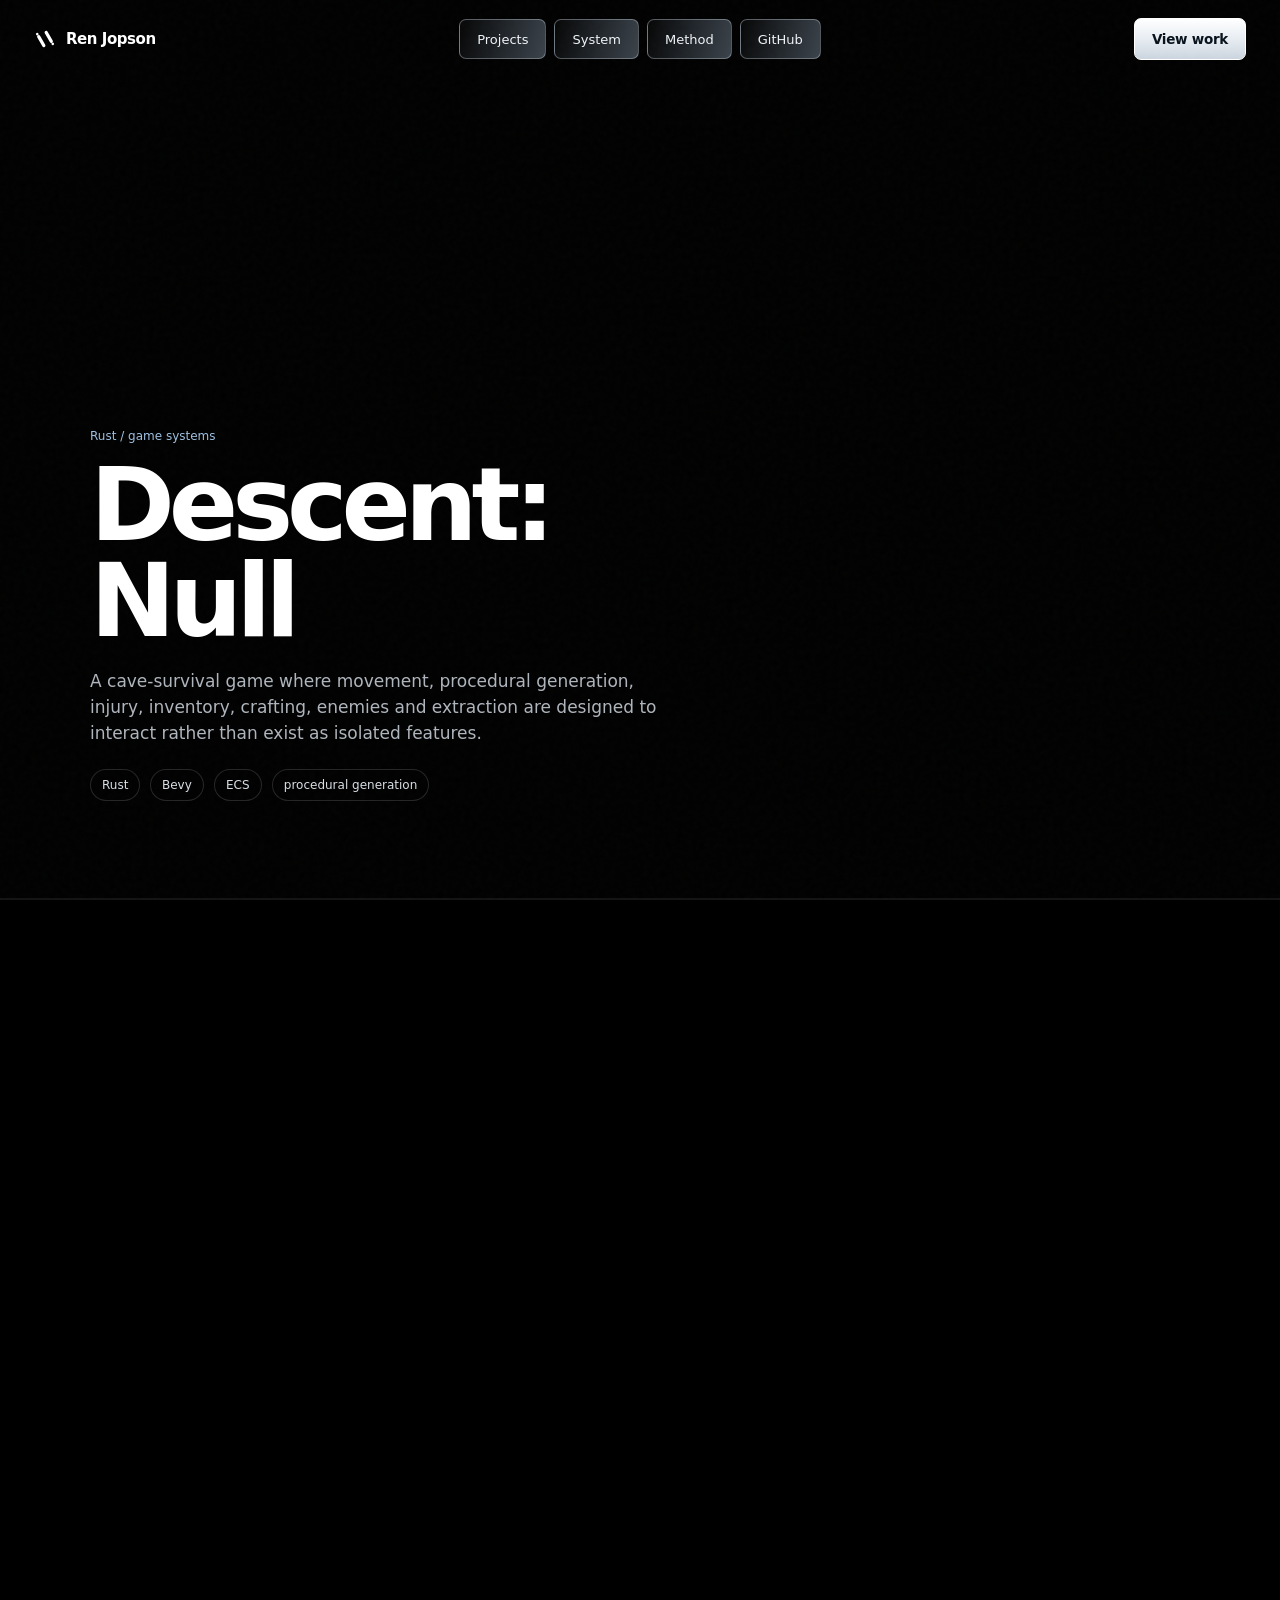
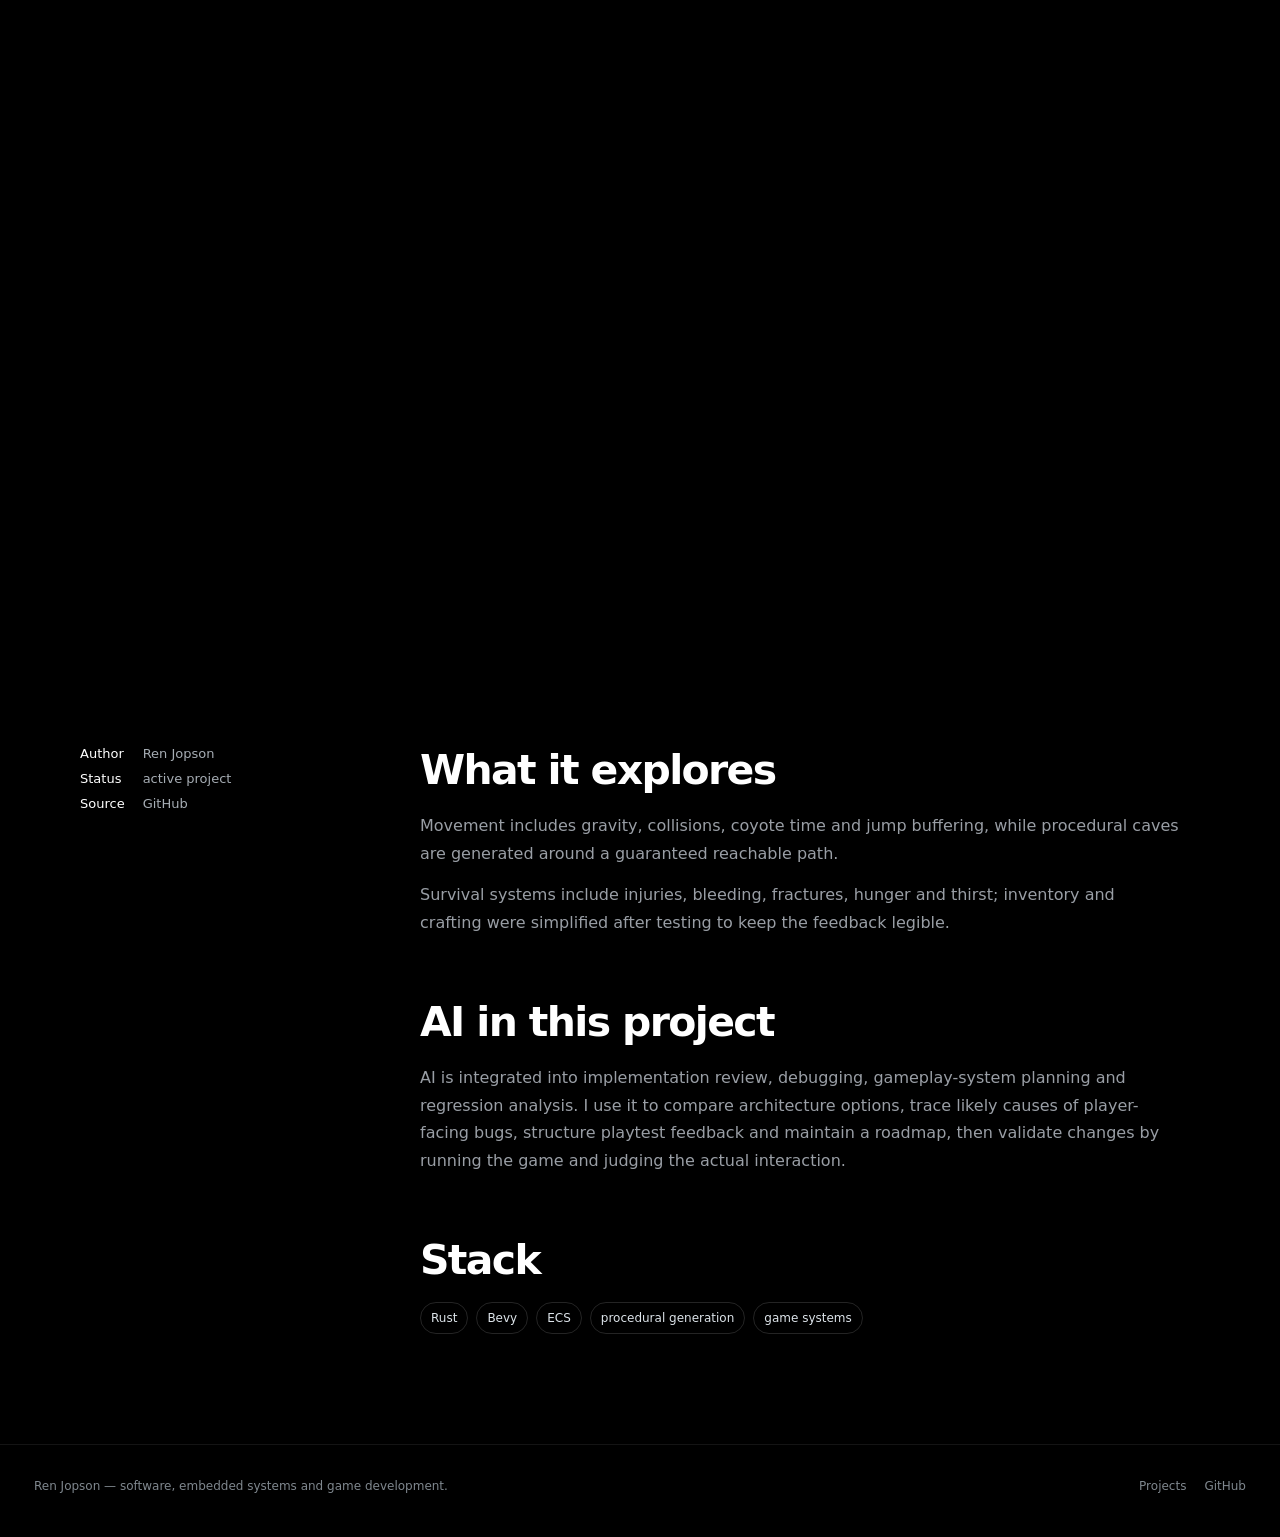
==== commit b8a7a3c6: "Switch portfolio to 180-frame SVG sequence" ====
--- a/descent-null/index.html
+++ b/descent-null/index.html
@@ -1,8 +1,8 @@
-<!doctype html><html lang="en"><head><meta charset="utf-8"><meta name="viewport" content="width=device-width,initial-scale=1"><title>Descent: Null by Ren Jopson — Rust / Bevy survival game</title><meta name="description" content="Descent: Null is a 2D cave survival game by Ren Jopson built in Rust with Bevy, procedural generation and interacting survival systems."><meta name="author" content="Ren Jopson"><meta name="robots" content="index,follow,max-image-preview:large"><link rel="canonical" href="https://ren-jop.github.io/descent-null/"><link rel="stylesheet" href="/assets/portfolio.css?v=20260923-4"><script defer src="/assets/portfolio.js?v=20260923-4"></script></head>
+<!doctype html><html lang="en"><head><meta charset="utf-8"><meta name="viewport" content="width=device-width,initial-scale=1"><title>Descent: Null by Ren Jopson — Rust / Bevy survival game</title><meta name="description" content="Descent: Null is a 2D cave survival game by Ren Jopson built in Rust with Bevy, procedural generation and interacting survival systems."><meta name="author" content="Ren Jopson"><meta name="robots" content="index,follow,max-image-preview:large"><link rel="canonical" href="https://ren-jop.github.io/descent-null/"><link rel="stylesheet" href="/assets/portfolio.css?v=20260923-5"><script defer src="/assets/portfolio.js?v=20260923-5"></script></head>
 <body style="background:#000;color:#fff"><div class="site-grain"></div><div class="menu-backdrop"></div><header class="site-header">
 <a class="logo" href="/" aria-label="Ren Jopson"><svg class="logo-mark" viewBox="0 0 24 24" fill="currentColor" aria-hidden="true"><g transform="rotate(-30 12 12)"><circle cx="7.3" cy="3.2" r="1.45"/><rect x="5.5" y="4.7" width="3.6" height="14.6" rx="1.8"/><rect x="14.9" y="4.7" width="3.6" height="14.6" rx="1.8"/><circle cx="16.7" cy="20.8" r="1.45"/></g></svg><span>Ren Jopson</span></a>
-<nav class="site-nav" aria-label="Primary"><a class="nav-pill" href="/projects/">Projects</a><a class="nav-pill" href="/#system">System</a><a class="nav-pill" href="/#method">Method</a><a class="nav-pill" rel="me" href="https://github.com/ren-jop">GitHub</a></nav>
+<nav id="site-nav" class="site-nav" aria-label="Primary"><a class="nav-pill" href="/projects/">Projects</a><a class="nav-pill" href="/#system">System</a><a class="nav-pill" href="/#method">Method</a><a class="nav-pill" rel="me" href="https://github.com/ren-jop">GitHub</a></nav>
 <a class="btn btn-solid header-cta" href="/projects/">View work</a>
 <button class="burger" type="button" aria-controls="site-nav" aria-expanded="false" aria-label="Open menu"><span></span><span></span><span></span></button>
-</header><main><section class="frame-story frame-story--project" data-frame-start="25" data-frame-end="30"><div class="frame-sticky"><img class="frame-image" src="/assets/frames/frame-25.svg" alt=""><div class="frame-shade"></div><div class="project-frame-copy"><div class="eyebrow">Rust / game systems</div><h1>Descent: Null</h1><p>A cave-survival game where movement, procedural generation, injury, inventory, crafting, enemies and extraction are designed to interact rather than exist as isolated features.</p><div class="project-frame-meta"><span class="meta-chip">Rust</span><span class="meta-chip">Bevy</span><span class="meta-chip">ECS</span><span class="meta-chip">procedural generation</span></div></div><div class="frame-progress"><span></span></div></div></section>
+</header><main><section class="frame-story frame-story--project" data-frame-start="145" data-frame-end="180"><div class="frame-sticky"><img class="frame-image" src="/assets/sequence/frame-145.svg" alt=""><div class="frame-shade"></div><div class="project-frame-copy"><div class="eyebrow">Rust / game systems</div><h1>Descent: Null</h1><p>A cave-survival game where movement, procedural generation, injury, inventory, crafting, enemies and extraction are designed to interact rather than exist as isolated features.</p><div class="project-frame-meta"><span class="meta-chip">Rust</span><span class="meta-chip">Bevy</span><span class="meta-chip">ECS</span><span class="meta-chip">procedural generation</span></div></div><div class="frame-progress"><span></span></div></div></section>
 <section class="detail-shell"><aside class="detail-aside"><dl><dt>Author</dt><dd><a href="/">Ren Jopson</a></dd><dt>Status</dt><dd>active project</dd><dt>Source</dt><dd><a href="https://github.com/ren-jop/descent-null">GitHub</a></dd></dl></aside><div class="detail-main"><section><h2>What it explores</h2><p>Movement includes gravity, collisions, coyote time and jump buffering, while procedural caves are generated around a guaranteed reachable path.</p><p>Survival systems include injuries, bleeding, fractures, hunger and thirst; inventory and crafting were simplified after testing to keep the feedback legible.</p></section><section><h2>AI in this project</h2><p>AI is integrated into implementation review, debugging, gameplay-system planning and regression analysis. I use it to compare architecture options, trace likely causes of player-facing bugs, structure playtest feedback and maintain a roadmap, then validate changes by running the game and judging the actual interaction.</p></section><section><h2>Stack</h2><div class="stack"><span>Rust</span><span>Bevy</span><span>ECS</span><span>procedural generation</span><span>game systems</span></div></section></div></section></main><footer class="site-footer"><span>Ren Jopson — software, embedded systems and game development.</span><nav><a href="/projects/">Projects</a><a href="https://github.com/ren-jop">GitHub</a></nav></footer></body></html>
--- a/assets/portfolio.css
+++ b/assets/portfolio.css
@@ -9,12 +9,12 @@
 .nav-pill{height:40px;padding:0 17px;border:1px solid rgba(205,215,225,.38);background:linear-gradient(105deg,#050505 0%,#20252a 52%,#3a424a 100%);color:#eff3f7;font-size:13px}.nav-pill::before,.btn::after{content:"";position:absolute;inset:-1px;background:linear-gradient(115deg,transparent 28%,rgba(255,255,255,.24) 50%,transparent 72%);transform:translateX(-130%);transition:transform .65s ease;pointer-events:none}.nav-pill:hover::before,.btn:hover::after{transform:translateX(130%)}.nav-pill:hover{border-color:rgba(235,242,248,.78);background:linear-gradient(105deg,#0c0d0e,#303840 48%,#596675);box-shadow:0 0 20px rgba(152,184,223,.14)}
 .header-cta{justify-self:end}.btn{height:42px;padding:0 17px;font-size:13.5px;font-weight:550;letter-spacing:-.02em}.btn-solid{background:linear-gradient(180deg,#fff 0%,#e8edf2 48%,#cbd5df 100%);color:#07111b;border:1px solid #fff;box-shadow:inset 0 1px 0 #fff}.btn-solid:hover{box-shadow:0 0 28px rgba(160,198,236,.32),inset 0 1px 0 #fff}.btn-ghost{color:#fff;border:1px solid rgba(210,220,230,.38);background:linear-gradient(135deg,rgba(255,255,255,.10),rgba(0,0,0,.45) 48%,rgba(120,155,190,.10));backdrop-filter:blur(14px);-webkit-backdrop-filter:blur(14px)}.btn-ghost:hover{border-color:rgba(220,232,244,.72);box-shadow:0 0 24px rgba(152,184,223,.20)}
 .burger{display:none;justify-self:end;width:42px;height:42px;border-radius:7px;border:1px solid var(--line);background:rgba(8,8,8,.7);place-content:center;gap:5px;z-index:140}.burger span{display:block;width:16px;height:1.5px;background:#fff;border-radius:2px;transition:.25s}.menu-backdrop{display:none}
-.frame-story{position:relative;height:520vh;background:#000}.frame-story--project{height:210vh}.frame-sticky{position:sticky;top:0;height:100vh;overflow:hidden;display:grid;place-items:center;background:#000}.frame-image{position:absolute;inset:0;width:100%;height:100%;object-fit:cover;filter:saturate(.9) contrast(1.04);transform:scale(1.015);transition:opacity .08s linear}.frame-shade{position:absolute;inset:0;background:radial-gradient(circle at 50% 44%,transparent 0 34%,rgba(0,0,0,.08) 55%,rgba(0,0,0,.56) 100%),linear-gradient(to bottom,rgba(0,0,0,.18),rgba(0,0,0,.05) 45%,rgba(0,0,0,.68) 100%);z-index:2}
-.hero-copy{position:absolute;z-index:4;left:50%;bottom:10vh;transform:translateX(-50%);width:min(900px,calc(100% - 40px));text-align:center}.badge{display:inline-flex;align-items:center;gap:8px;padding:9px 14px;margin-bottom:20px;border-radius:6px;background:linear-gradient(90deg,#72777d,#252a2f 55%,#08090a);color:#f1f4f6;font-size:12.5px;border:1px solid rgba(255,255,255,.12)}.hero-title{font-size:clamp(44px,5.7vw,80px);line-height:1.02;letter-spacing:-.055em;font-weight:560}.hero-title em{font-family:"Instrument Serif","Times New Roman",serif;font-weight:400;color:#b7c0c9;font-size:1.08em;letter-spacing:-.035em}.hero-lede{max-width:650px;margin:18px auto 0;color:var(--muted);font-size:clamp(15px,1.3vw,19px);line-height:1.55;letter-spacing:-.015em}.hero-actions{display:flex;justify-content:center;gap:10px;flex-wrap:wrap;margin-top:26px}.hero-actions .btn{height:46px;padding:0 19px}
+.frame-story{position:relative;height:650vh;background:#000}.frame-story--project{height:250vh}.frame-sticky{position:sticky;top:0;height:100vh;overflow:hidden;display:grid;place-items:center;background:#000}.frame-image{position:absolute;inset:0;width:100%;height:100%;object-fit:cover;filter:saturate(.9) contrast(1.04);transform:scale(1.015);transition:opacity .075s linear;will-change:opacity,transform}.frame-image.frame-buffer{opacity:0}.frame-shade{position:absolute;inset:0;background:radial-gradient(circle at 50% 44%,transparent 0 34%,rgba(0,0,0,.08) 55%,rgba(0,0,0,.56) 100%),linear-gradient(to bottom,rgba(0,0,0,.18),rgba(0,0,0,.05) 45%,rgba(0,0,0,.68) 100%);z-index:2}
+.hero-copy{position:absolute;z-index:4;left:50%;bottom:10vh;transform:translateX(-50%);width:min(900px,calc(100% - 40px));text-align:center;will-change:opacity,transform}.badge{display:inline-flex;align-items:center;gap:8px;padding:9px 14px;margin-bottom:20px;border-radius:6px;background:linear-gradient(90deg,#72777d,#252a2f 55%,#08090a);color:#f1f4f6;font-size:12.5px;border:1px solid rgba(255,255,255,.12)}.hero-title{font-size:clamp(44px,5.7vw,80px);line-height:1.02;letter-spacing:-.055em;font-weight:560}.hero-title em{font-family:"Instrument Serif","Times New Roman",serif;font-weight:400;color:#b7c0c9;font-size:1.08em;letter-spacing:-.035em}.hero-lede{max-width:650px;margin:18px auto 0;color:var(--muted);font-size:clamp(15px,1.3vw,19px);line-height:1.55;letter-spacing:-.015em}.hero-actions{display:flex;justify-content:center;gap:10px;flex-wrap:wrap;margin-top:26px}.hero-actions .btn{height:46px;padding:0 19px}
 .hero-stats{position:absolute;z-index:4;left:60px;right:60px;bottom:28px;display:flex;justify-content:space-between;gap:22px;color:#d7dde4;font-size:13px}.hero-stat{display:flex;align-items:center;gap:11px}.hero-stat svg{width:20px;height:20px;color:#dde6ee}.scroll-cue{position:absolute;z-index:4;right:34px;bottom:76px;color:#8e969e;font-size:11px;writing-mode:vertical-rl;letter-spacing:.08em;text-transform:uppercase}
-.chapter-layer{position:absolute;inset:0;z-index:3;pointer-events:none}.frame-chapter{position:absolute;left:6vw;top:50%;transform:translateY(-50%);width:min(430px,40vw);opacity:0;filter:blur(8px);transition:opacity .35s,filter .35s,transform .35s}.frame-chapter.is-active{opacity:1;filter:none}.frame-chapter .chapter-kicker{font-size:12px;color:#9dbddd;margin-bottom:12px}.frame-chapter h2{font-size:clamp(32px,4.6vw,62px);letter-spacing:-.045em;line-height:1}.frame-chapter p{margin-top:15px;color:#a6adb4;max-width:390px;line-height:1.55}.frame-chapter a{display:inline-block;margin-top:18px;color:#fff;text-decoration:underline;text-decoration-color:#596875;text-underline-offset:4px}
+.chapter-layer{position:absolute;inset:0;z-index:3}.frame-chapter{pointer-events:none;position:absolute;left:6vw;top:50%;transform:translateY(-50%);width:min(430px,40vw);opacity:0;filter:blur(8px);transition:opacity .35s,filter .35s,transform .35s}.frame-chapter.is-active{opacity:1;filter:none;pointer-events:auto}.frame-chapter .chapter-kicker{font-size:12px;color:#9dbddd;margin-bottom:12px}.frame-chapter h2{font-size:clamp(32px,4.6vw,62px);letter-spacing:-.045em;line-height:1}.frame-chapter p{margin-top:15px;color:#a6adb4;max-width:390px;line-height:1.55}.frame-chapter a{display:inline-block;margin-top:18px;color:#fff;text-decoration:underline;text-decoration-color:#596875;text-underline-offset:4px}
 .frame-progress{position:absolute;z-index:4;left:0;bottom:0;height:2px;width:100%;background:rgba(255,255,255,.07)}.frame-progress span{display:block;height:100%;width:0;background:linear-gradient(90deg,#657d95,#b8d0e8);transform-origin:left}
-.project-frame-copy{position:absolute;z-index:4;left:7vw;bottom:11vh;width:min(650px,72vw)}.project-frame-copy .eyebrow{font-size:12px;color:#9ebfe0;margin-bottom:14px}.project-frame-copy h1{font-size:clamp(54px,8vw,118px);line-height:.94;letter-spacing:-.06em;font-weight:570}.project-frame-copy p{max-width:590px;margin-top:18px;color:#aeb4bb;font-size:17px;line-height:1.55}.project-frame-meta{display:flex;gap:10px;flex-wrap:wrap;margin-top:22px}.meta-chip{padding:8px 11px;border:1px solid var(--line);border-radius:999px;color:#d8dee4;font-size:12px;background:rgba(0,0,0,.35);backdrop-filter:blur(8px)}
+.project-frame-copy{position:absolute;z-index:4;left:7vw;bottom:11vh;width:min(650px,72vw);will-change:opacity,transform}.project-frame-copy .eyebrow{font-size:12px;color:#9ebfe0;margin-bottom:14px}.project-frame-copy h1{font-size:clamp(54px,8vw,118px);line-height:.94;letter-spacing:-.06em;font-weight:570}.project-frame-copy p{max-width:590px;margin-top:18px;color:#aeb4bb;font-size:17px;line-height:1.55}.project-frame-meta{display:flex;gap:10px;flex-wrap:wrap;margin-top:22px}.meta-chip{padding:8px 11px;border:1px solid var(--line);border-radius:999px;color:#d8dee4;font-size:12px;background:rgba(0,0,0,.35);backdrop-filter:blur(8px)}
 .content-shell{width:min(1160px,calc(100% - 40px));margin:0 auto}.section-dark{padding:100px 0;border-top:1px solid var(--line2);background:#000}.section-heading{display:grid;grid-template-columns:1fr 1.5fr;gap:60px;align-items:start;margin-bottom:46px}.section-heading h2{font-size:clamp(34px,4.5vw,62px);letter-spacing:-.045em;line-height:1}.section-heading p{color:var(--muted);font-size:17px;line-height:1.6;max-width:670px}
 .system-flow{display:grid;grid-template-columns:repeat(4,1fr);border-top:1px solid var(--line);border-bottom:1px solid var(--line)}.flow-step{padding:26px 24px 28px 0;min-height:190px;position:relative}.flow-step+.flow-step{padding-left:24px;border-left:1px solid var(--line2)}.flow-step::before{content:"";position:absolute;left:0;top:-1px;height:2px;width:0;background:#9dbddd;transition:width .55s}.flow-step.is-visible::before{width:44%}.flow-step strong{display:block;font-size:19px;margin-bottom:12px}.flow-step p{color:var(--muted);font-size:14px;line-height:1.55}.flow-step span{display:block;margin-top:20px;color:#cfe0f0;font-size:12px}
 .method-list{border-top:1px solid var(--line)}.method-row{display:grid;grid-template-columns:1fr 2.2fr;gap:50px;padding:30px 0;border-bottom:1px solid var(--line2)}.method-row h3{font-size:22px;letter-spacing:-.02em}.method-row p{color:var(--muted);line-height:1.65}.ai-note{border-left:2px solid #8fb2d2;padding-left:24px;max-width:880px}.ai-note h3{font-size:24px;margin-bottom:10px}.ai-note p{color:var(--muted);line-height:1.65}.ai-note p+p{margin-top:12px}
@@ -22,6 +22,6 @@
 .detail-shell{width:min(1120px,calc(100% - 40px));margin:0 auto;padding:96px 0 110px;display:grid;grid-template-columns:260px 1fr;gap:80px}.detail-aside{position:sticky;top:110px;align-self:start}.detail-aside dl{display:grid;grid-template-columns:max-content 1fr;gap:10px 18px;color:#a6adb4;font-size:13px}.detail-aside dt{color:#fff}.detail-aside dd{margin:0}.detail-main section+section{margin-top:62px}.detail-main h2{font-size:clamp(30px,3.2vw,44px);letter-spacing:-.04em;margin-bottom:18px}.detail-main p{color:var(--muted);line-height:1.72;max-width:760px}.detail-main p+p{margin-top:14px}.stack{display:flex;flex-wrap:wrap;gap:8px}.stack span{padding:8px 10px;border:1px solid var(--line);border-radius:999px;color:#dce3e9;font-size:12px}
 .site-footer{border-top:1px solid var(--line2);padding:34px 34px 44px;display:flex;justify-content:space-between;gap:24px;color:#7f878e;font-size:12px}.site-footer nav{display:flex;gap:18px}.site-footer a:hover{color:#fff}
 .appear{animation:in-soft 1s cubic-bezier(.16,1,.3,1) both;animation-delay:var(--d,0s)}.appear--scale{animation-name:in-scale}.appear--mask{animation-name:in-mask}.appear--btn{animation-name:in-btn}@keyframes in-soft{from{opacity:0;transform:translateY(16px)}to{opacity:1;transform:none}}@keyframes in-scale{from{opacity:0;transform:scale(.88)}to{opacity:1;transform:none}}@keyframes in-mask{from{opacity:0;transform:translateY(36%)}to{opacity:1;transform:none}}@keyframes in-btn{from{opacity:0;transform:translateY(18px) scale(.95)}to{opacity:1;transform:none}}
-@media(max-width:900px){.site-header{grid-template-columns:1fr auto auto;padding:14px 16px}.site-nav{position:fixed;inset:0;z-index:130;display:flex;flex-direction:column;justify-content:center;padding:96px 22px 32px;gap:12px;opacity:0;visibility:hidden;transition:.28s}.site-nav .nav-pill{width:100%;height:56px;font-size:18px;border-radius:10px}.header-cta{margin-right:8px}.burger{display:grid}.menu-backdrop{display:block;position:fixed;inset:0;z-index:125;background:rgba(5,7,9,.44);opacity:0;visibility:hidden;transition:.28s;backdrop-filter:blur(24px)}body.menu-open{overflow:hidden}body.menu-open .site-nav,body.menu-open .menu-backdrop{opacity:1;visibility:visible}body.menu-open .burger span:nth-child(1){transform:translateY(6.5px) rotate(45deg)}body.menu-open .burger span:nth-child(2){opacity:0}body.menu-open .burger span:nth-child(3){transform:translateY(-6.5px) rotate(-45deg)}.frame-story{height:430vh}.frame-story--project{height:175vh}.hero-copy{bottom:12vh}.hero-title{font-size:clamp(38px,10vw,62px)}.hero-stats{left:20px;right:20px;bottom:22px;display:grid;gap:10px}.scroll-cue{display:none}.frame-chapter{left:20px;top:auto;bottom:18vh;transform:none;width:calc(100% - 40px)}.frame-chapter.is-active{transform:none}.frame-chapter h2{font-size:42px}.section-heading,.method-row,.detail-shell{grid-template-columns:1fr}.system-flow{grid-template-columns:1fr 1fr}.flow-step:nth-child(3){border-left:0;border-top:1px solid var(--line2);padding-left:0}.flow-step:nth-child(4){border-top:1px solid var(--line2)}.project-row{grid-template-columns:1fr;gap:8px}.project-row a{text-align:left}.detail-aside{position:static}}
+@media(max-width:900px){.frame-story{height:560vh}.frame-story--project{height:210vh}.site-header{grid-template-columns:1fr auto auto;padding:14px 16px}.site-nav{position:fixed;inset:0;z-index:130;display:flex;flex-direction:column;justify-content:center;padding:96px 22px 32px;gap:12px;opacity:0;visibility:hidden;transition:.28s}.site-nav .nav-pill{width:100%;height:56px;font-size:18px;border-radius:10px}.header-cta{margin-right:8px}.burger{display:grid}.menu-backdrop{display:block;position:fixed;inset:0;z-index:125;background:rgba(5,7,9,.44);opacity:0;visibility:hidden;transition:.28s;backdrop-filter:blur(24px)}body.menu-open{overflow:hidden}body.menu-open .site-nav,body.menu-open .menu-backdrop{opacity:1;visibility:visible}body.menu-open .burger span:nth-child(1){transform:translateY(6.5px) rotate(45deg)}body.menu-open .burger span:nth-child(2){opacity:0}body.menu-open .burger span:nth-child(3){transform:translateY(-6.5px) rotate(-45deg)}.frame-story{height:560vh}.frame-story--project{height:210vh}.hero-copy{bottom:12vh}.hero-title{font-size:clamp(38px,10vw,62px)}.hero-stats{left:20px;right:20px;bottom:22px;display:grid;gap:10px}.scroll-cue{display:none}.frame-chapter{left:20px;top:auto;bottom:18vh;transform:none;width:calc(100% - 40px)}.frame-chapter.is-active{transform:none}.frame-chapter h2{font-size:42px}.section-heading,.method-row,.detail-shell{grid-template-columns:1fr}.system-flow{grid-template-columns:1fr 1fr}.flow-step:nth-child(3){border-left:0;border-top:1px solid var(--line2);padding-left:0}.flow-step:nth-child(4){border-top:1px solid var(--line2)}.project-row{grid-template-columns:1fr;gap:8px}.project-row a{text-align:left}.detail-aside{position:static}}
 @media(max-width:560px){.header-cta{display:none}.hero-copy{width:calc(100% - 28px);bottom:15vh}.badge{font-size:11px}.hero-title{font-size:36px}.hero-lede{font-size:15px}.hero-actions{flex-direction:column}.hero-actions .btn{width:100%}.hero-stats{font-size:11px}.section-dark{padding:72px 0}.content-shell,.detail-shell{width:min(100% - 28px,1160px)}.system-flow{grid-template-columns:1fr}.flow-step+.flow-step{border-left:0;border-top:1px solid var(--line2);padding-left:0}.project-frame-copy{left:20px;bottom:13vh;width:calc(100% - 40px)}.project-frame-copy h1{font-size:50px}.project-frame-copy p{font-size:15px}.site-footer{padding:28px 16px 36px;flex-direction:column}}
 @media(prefers-reduced-motion:reduce){html{scroll-behavior:auto}*,*::before,*::after{animation:none!important;transition:none!important}.frame-story{height:auto}.frame-sticky{position:relative;height:min(82vh,760px)}.frame-chapter{display:none}}
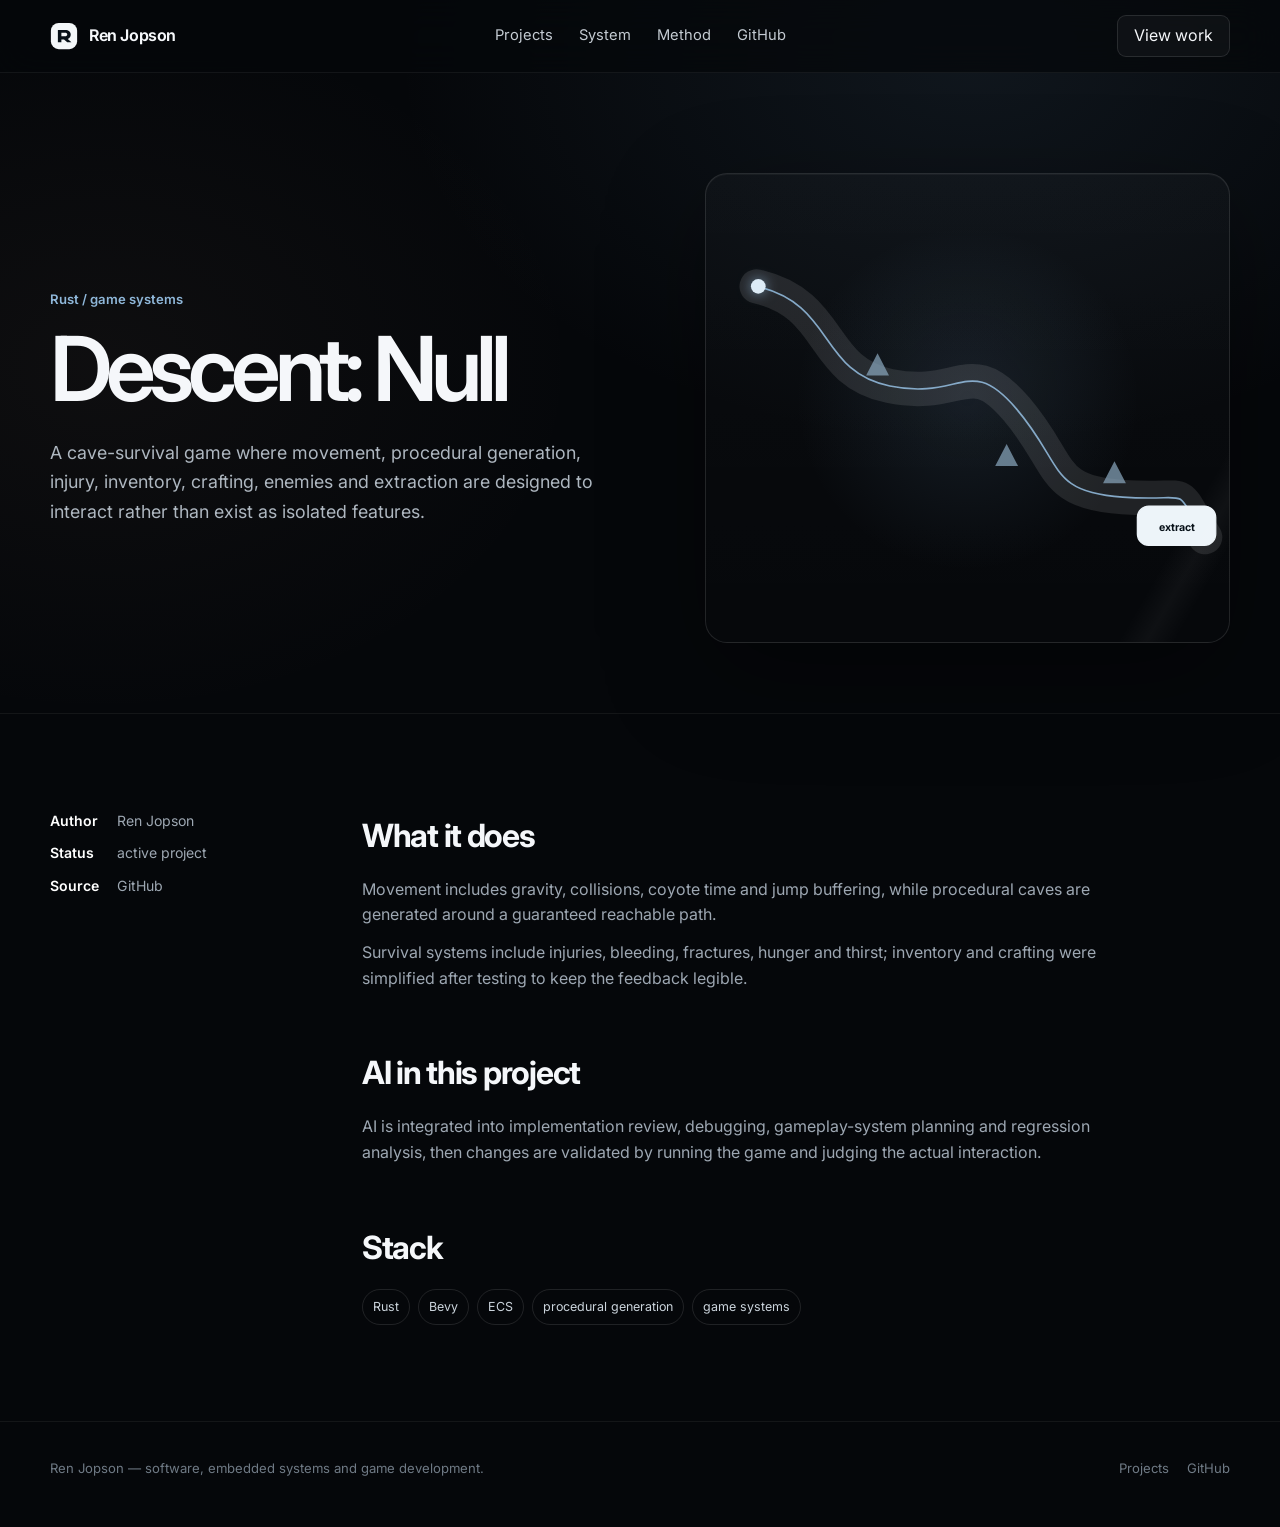
==== commit 0ee4d2c7: "Restore stable professional portfolio design" ====
--- a/descent-null/index.html
+++ b/descent-null/index.html
@@ -1,8 +1 @@
-<!doctype html><html lang="en"><head><meta charset="utf-8"><meta name="viewport" content="width=device-width,initial-scale=1"><title>Descent: Null by Ren Jopson — Rust / Bevy survival game</title><meta name="description" content="Descent: Null is a 2D cave survival game by Ren Jopson built in Rust with Bevy, procedural generation and interacting survival systems."><meta name="author" content="Ren Jopson"><meta name="robots" content="index,follow,max-image-preview:large"><link rel="canonical" href="https://ren-jop.github.io/descent-null/"><link rel="stylesheet" href="/assets/portfolio.css?v=20260923-5"><script defer src="/assets/portfolio.js?v=20260923-5"></script></head>
-<body style="background:#000;color:#fff"><div class="site-grain"></div><div class="menu-backdrop"></div><header class="site-header">
-<a class="logo" href="/" aria-label="Ren Jopson"><svg class="logo-mark" viewBox="0 0 24 24" fill="currentColor" aria-hidden="true"><g transform="rotate(-30 12 12)"><circle cx="7.3" cy="3.2" r="1.45"/><rect x="5.5" y="4.7" width="3.6" height="14.6" rx="1.8"/><rect x="14.9" y="4.7" width="3.6" height="14.6" rx="1.8"/><circle cx="16.7" cy="20.8" r="1.45"/></g></svg><span>Ren Jopson</span></a>
-<nav id="site-nav" class="site-nav" aria-label="Primary"><a class="nav-pill" href="/projects/">Projects</a><a class="nav-pill" href="/#system">System</a><a class="nav-pill" href="/#method">Method</a><a class="nav-pill" rel="me" href="https://github.com/ren-jop">GitHub</a></nav>
-<a class="btn btn-solid header-cta" href="/projects/">View work</a>
-<button class="burger" type="button" aria-controls="site-nav" aria-expanded="false" aria-label="Open menu"><span></span><span></span><span></span></button>
-</header><main><section class="frame-story frame-story--project" data-frame-start="145" data-frame-end="180"><div class="frame-sticky"><img class="frame-image" src="/assets/sequence/frame-145.svg" alt=""><div class="frame-shade"></div><div class="project-frame-copy"><div class="eyebrow">Rust / game systems</div><h1>Descent: Null</h1><p>A cave-survival game where movement, procedural generation, injury, inventory, crafting, enemies and extraction are designed to interact rather than exist as isolated features.</p><div class="project-frame-meta"><span class="meta-chip">Rust</span><span class="meta-chip">Bevy</span><span class="meta-chip">ECS</span><span class="meta-chip">procedural generation</span></div></div><div class="frame-progress"><span></span></div></div></section>
-<section class="detail-shell"><aside class="detail-aside"><dl><dt>Author</dt><dd><a href="/">Ren Jopson</a></dd><dt>Status</dt><dd>active project</dd><dt>Source</dt><dd><a href="https://github.com/ren-jop/descent-null">GitHub</a></dd></dl></aside><div class="detail-main"><section><h2>What it explores</h2><p>Movement includes gravity, collisions, coyote time and jump buffering, while procedural caves are generated around a guaranteed reachable path.</p><p>Survival systems include injuries, bleeding, fractures, hunger and thirst; inventory and crafting were simplified after testing to keep the feedback legible.</p></section><section><h2>AI in this project</h2><p>AI is integrated into implementation review, debugging, gameplay-system planning and regression analysis. I use it to compare architecture options, trace likely causes of player-facing bugs, structure playtest feedback and maintain a roadmap, then validate changes by running the game and judging the actual interaction.</p></section><section><h2>Stack</h2><div class="stack"><span>Rust</span><span>Bevy</span><span>ECS</span><span>procedural generation</span><span>game systems</span></div></section></div></section></main><footer class="site-footer"><span>Ren Jopson — software, embedded systems and game development.</span><nav><a href="/projects/">Projects</a><a href="https://github.com/ren-jop">GitHub</a></nav></footer></body></html>+<!doctype html><html lang="en"><head><meta charset="utf-8"><meta name="viewport" content="width=device-width,initial-scale=1"><title>Descent: Null by Ren Jopson — Rust / Bevy survival game</title><meta name="description" content="Descent: Null is a 2D cave survival game by Ren Jopson built in Rust with Bevy, procedural generation and interacting survival systems."><link rel="canonical" href="https://ren-jop.github.io/descent-null/"><link rel="stylesheet" href="/assets/portfolio.css?v=20260923-professional"><script defer src="/assets/portfolio.js?v=20260923-professional"></script></head><body><header class="site-header"><div class="wrap site-header-inner"><a class="brand" href="/"><svg class="brand-mark" viewBox="0 0 32 32" aria-hidden="true"><rect x="1" y="1" width="30" height="30" rx="9" fill="#f4f7f9"/><path d="M9 23V9h8.2c4.2 0 6.5 2 6.5 5.3 0 2.4-1.2 4.1-3.4 5l4.2 3.7h-4.8l-3.7-3.1h-3V23zm4-6.6h4c1.8 0 2.7-.7 2.7-2s-.9-2-2.7-2h-4z" fill="#071018"/></svg><span>Ren Jopson</span></a><nav class="nav" aria-label="Primary"><a href="/projects/">Projects</a><a href="/#system">System</a><a href="/#method">Method</a><a rel="me" href="https://github.com/ren-jop">GitHub</a></nav><div class="header-actions"><a class="header-button" href="/projects/">View work</a><button class="mobile-toggle header-button" type="button" aria-expanded="false">Menu</button></div></div></header><main><section class="wrap page-hero"><div><p class="eyebrow">Rust / game systems</p><h1>Descent: Null</h1><p class="lede">A cave-survival game where movement, procedural generation, injury, inventory, crafting, enemies and extraction are designed to interact rather than exist as isolated features.</p></div><div class="project-visual project-page-visual"><svg viewBox="0 0 640 460" role="img" aria-label="Descent Null systems"><path d="M62 86C158 108 137 190 225 208S322 168 380 236 419 338 510 344 568 326 611 393" fill="none" stroke="rgba(255,255,255,.10)" stroke-width="42" stroke-linecap="round"/><path class="visual-line active draw" d="M62 86C158 108 137 190 225 208S322 168 380 236 419 338 510 344 568 326 611 393" stroke-width="4" stroke-linecap="round"/><circle class="visual-dot orbit-dot" cx="64" cy="86" r="9"/><path d="M210 168l14 27h-28zM368 279l14 27h-28zM500 300l14 27h-28z" fill="#8aa8bf" opacity=".7"/><rect class="visual-node primary" x="528" y="355" width="96" height="48" rx="14"/><text class="visual-label primary" x="576" y="385" text-anchor="middle">extract</text></svg></div></section><section class="section"><div class="wrap details"><aside><dl><dt>Author</dt><dd><a href="/">Ren Jopson</a></dd><dt>Status</dt><dd>active project</dd><dt>Source</dt><dd><a href="https://github.com/ren-jop/descent-null">GitHub</a></dd></dl></aside><main><section><h2>What it does</h2><p>Movement includes gravity, collisions, coyote time and jump buffering, while procedural caves are generated around a guaranteed reachable path.</p><p>Survival systems include injuries, bleeding, fractures, hunger and thirst; inventory and crafting were simplified after testing to keep the feedback legible.</p></section><section><h2>AI in this project</h2><p>AI is integrated into implementation review, debugging, gameplay-system planning and regression analysis, then changes are validated by running the game and judging the actual interaction.</p></section><section><h2>Stack</h2><div class="stack"><span>Rust</span><span>Bevy</span><span>ECS</span><span>procedural generation</span><span>game systems</span></div></section></main></div></section></main><footer><div class="wrap footer-inner"><span>Ren Jopson — software, embedded systems and game development.</span><div class="footer-links"><a href="/projects/">Projects</a><a href="https://github.com/ren-jop">GitHub</a></div></div></footer></body></html>
--- a/assets/portfolio.css
+++ b/assets/portfolio.css
@@ -1,27 +1,12 @@
-
-html,body{background:#000!important;color:#fff}
-@import url('https://fonts.googleapis.com/css2?family=Inter:ital,opsz,wght@0,14..32,100..900&family=Instrument+Serif:ital@1&display=swap');
-:root{--bg:#000;--text:#fff;--muted:#999ea5;--soft:#d9e2eb;--line:rgba(255,255,255,.14);--line2:rgba(255,255,255,.08);--blue:#98b8df;--blue2:#5f7f9f;--warm:#a88773}
-*{box-sizing:border-box;margin:0;padding:0}html{scroll-behavior:smooth}body{background:var(--bg);color:var(--text);font-family:"Inter",system-ui,-apple-system,BlinkMacSystemFont,"Segoe UI",sans-serif;-webkit-font-smoothing:antialiased;-moz-osx-font-smoothing:grayscale;text-rendering:optimizeLegibility;overflow-x:hidden;position:relative}a{color:inherit;text-decoration:none}button{font-family:inherit}img,svg{display:block;max-width:100%}::selection{background:#b9d1ea;color:#07111b}
-.site-grain{position:fixed;inset:0;pointer-events:none;z-index:200;opacity:.05;mix-blend-mode:screen;background-image:url("data:image/svg+xml,%3Csvg viewBox='0 0 180 180' xmlns='http://www.w3.org/2000/svg'%3E%3Cfilter id='n'%3E%3CfeTurbulence type='fractalNoise' baseFrequency='.9' numOctaves='3' stitchTiles='stitch'/%3E%3C/filter%3E%3Crect width='100%25' height='100%25' filter='url(%23n)' opacity='.45'/%3E%3C/svg%3E")}
-.site-header{position:fixed;top:0;left:0;right:0;z-index:120;display:grid;grid-template-columns:1fr auto 1fr;align-items:center;padding:18px 34px;border-bottom:1px solid transparent;transition:background .35s,border-color .35s,backdrop-filter .35s}.site-header.is-scrolled{background:rgba(0,0,0,.66);border-color:var(--line2);backdrop-filter:blur(22px);-webkit-backdrop-filter:blur(22px)}
-.logo{justify-self:start;display:inline-flex;align-items:center;gap:10px;font-size:15px;font-weight:650;letter-spacing:-.03em}.logo-mark{width:22px;height:22px}.site-nav{justify-self:center;display:flex;gap:8px}.nav-pill,.btn{position:relative;isolation:isolate;overflow:hidden;display:inline-flex;align-items:center;justify-content:center;border-radius:7px;white-space:nowrap;cursor:pointer;transition:background .35s,border-color .35s,box-shadow .35s,color .35s,transform .35s}
-.nav-pill{height:40px;padding:0 17px;border:1px solid rgba(205,215,225,.38);background:linear-gradient(105deg,#050505 0%,#20252a 52%,#3a424a 100%);color:#eff3f7;font-size:13px}.nav-pill::before,.btn::after{content:"";position:absolute;inset:-1px;background:linear-gradient(115deg,transparent 28%,rgba(255,255,255,.24) 50%,transparent 72%);transform:translateX(-130%);transition:transform .65s ease;pointer-events:none}.nav-pill:hover::before,.btn:hover::after{transform:translateX(130%)}.nav-pill:hover{border-color:rgba(235,242,248,.78);background:linear-gradient(105deg,#0c0d0e,#303840 48%,#596675);box-shadow:0 0 20px rgba(152,184,223,.14)}
-.header-cta{justify-self:end}.btn{height:42px;padding:0 17px;font-size:13.5px;font-weight:550;letter-spacing:-.02em}.btn-solid{background:linear-gradient(180deg,#fff 0%,#e8edf2 48%,#cbd5df 100%);color:#07111b;border:1px solid #fff;box-shadow:inset 0 1px 0 #fff}.btn-solid:hover{box-shadow:0 0 28px rgba(160,198,236,.32),inset 0 1px 0 #fff}.btn-ghost{color:#fff;border:1px solid rgba(210,220,230,.38);background:linear-gradient(135deg,rgba(255,255,255,.10),rgba(0,0,0,.45) 48%,rgba(120,155,190,.10));backdrop-filter:blur(14px);-webkit-backdrop-filter:blur(14px)}.btn-ghost:hover{border-color:rgba(220,232,244,.72);box-shadow:0 0 24px rgba(152,184,223,.20)}
-.burger{display:none;justify-self:end;width:42px;height:42px;border-radius:7px;border:1px solid var(--line);background:rgba(8,8,8,.7);place-content:center;gap:5px;z-index:140}.burger span{display:block;width:16px;height:1.5px;background:#fff;border-radius:2px;transition:.25s}.menu-backdrop{display:none}
-.frame-story{position:relative;height:650vh;background:#000}.frame-story--project{height:250vh}.frame-sticky{position:sticky;top:0;height:100vh;overflow:hidden;display:grid;place-items:center;background:#000}.frame-image{position:absolute;inset:0;width:100%;height:100%;object-fit:cover;filter:saturate(.9) contrast(1.04);transform:scale(1.015);transition:opacity .075s linear;will-change:opacity,transform}.frame-image.frame-buffer{opacity:0}.frame-shade{position:absolute;inset:0;background:radial-gradient(circle at 50% 44%,transparent 0 34%,rgba(0,0,0,.08) 55%,rgba(0,0,0,.56) 100%),linear-gradient(to bottom,rgba(0,0,0,.18),rgba(0,0,0,.05) 45%,rgba(0,0,0,.68) 100%);z-index:2}
-.hero-copy{position:absolute;z-index:4;left:50%;bottom:10vh;transform:translateX(-50%);width:min(900px,calc(100% - 40px));text-align:center;will-change:opacity,transform}.badge{display:inline-flex;align-items:center;gap:8px;padding:9px 14px;margin-bottom:20px;border-radius:6px;background:linear-gradient(90deg,#72777d,#252a2f 55%,#08090a);color:#f1f4f6;font-size:12.5px;border:1px solid rgba(255,255,255,.12)}.hero-title{font-size:clamp(44px,5.7vw,80px);line-height:1.02;letter-spacing:-.055em;font-weight:560}.hero-title em{font-family:"Instrument Serif","Times New Roman",serif;font-weight:400;color:#b7c0c9;font-size:1.08em;letter-spacing:-.035em}.hero-lede{max-width:650px;margin:18px auto 0;color:var(--muted);font-size:clamp(15px,1.3vw,19px);line-height:1.55;letter-spacing:-.015em}.hero-actions{display:flex;justify-content:center;gap:10px;flex-wrap:wrap;margin-top:26px}.hero-actions .btn{height:46px;padding:0 19px}
-.hero-stats{position:absolute;z-index:4;left:60px;right:60px;bottom:28px;display:flex;justify-content:space-between;gap:22px;color:#d7dde4;font-size:13px}.hero-stat{display:flex;align-items:center;gap:11px}.hero-stat svg{width:20px;height:20px;color:#dde6ee}.scroll-cue{position:absolute;z-index:4;right:34px;bottom:76px;color:#8e969e;font-size:11px;writing-mode:vertical-rl;letter-spacing:.08em;text-transform:uppercase}
-.chapter-layer{position:absolute;inset:0;z-index:3}.frame-chapter{pointer-events:none;position:absolute;left:6vw;top:50%;transform:translateY(-50%);width:min(430px,40vw);opacity:0;filter:blur(8px);transition:opacity .35s,filter .35s,transform .35s}.frame-chapter.is-active{opacity:1;filter:none;pointer-events:auto}.frame-chapter .chapter-kicker{font-size:12px;color:#9dbddd;margin-bottom:12px}.frame-chapter h2{font-size:clamp(32px,4.6vw,62px);letter-spacing:-.045em;line-height:1}.frame-chapter p{margin-top:15px;color:#a6adb4;max-width:390px;line-height:1.55}.frame-chapter a{display:inline-block;margin-top:18px;color:#fff;text-decoration:underline;text-decoration-color:#596875;text-underline-offset:4px}
-.frame-progress{position:absolute;z-index:4;left:0;bottom:0;height:2px;width:100%;background:rgba(255,255,255,.07)}.frame-progress span{display:block;height:100%;width:0;background:linear-gradient(90deg,#657d95,#b8d0e8);transform-origin:left}
-.project-frame-copy{position:absolute;z-index:4;left:7vw;bottom:11vh;width:min(650px,72vw);will-change:opacity,transform}.project-frame-copy .eyebrow{font-size:12px;color:#9ebfe0;margin-bottom:14px}.project-frame-copy h1{font-size:clamp(54px,8vw,118px);line-height:.94;letter-spacing:-.06em;font-weight:570}.project-frame-copy p{max-width:590px;margin-top:18px;color:#aeb4bb;font-size:17px;line-height:1.55}.project-frame-meta{display:flex;gap:10px;flex-wrap:wrap;margin-top:22px}.meta-chip{padding:8px 11px;border:1px solid var(--line);border-radius:999px;color:#d8dee4;font-size:12px;background:rgba(0,0,0,.35);backdrop-filter:blur(8px)}
-.content-shell{width:min(1160px,calc(100% - 40px));margin:0 auto}.section-dark{padding:100px 0;border-top:1px solid var(--line2);background:#000}.section-heading{display:grid;grid-template-columns:1fr 1.5fr;gap:60px;align-items:start;margin-bottom:46px}.section-heading h2{font-size:clamp(34px,4.5vw,62px);letter-spacing:-.045em;line-height:1}.section-heading p{color:var(--muted);font-size:17px;line-height:1.6;max-width:670px}
-.system-flow{display:grid;grid-template-columns:repeat(4,1fr);border-top:1px solid var(--line);border-bottom:1px solid var(--line)}.flow-step{padding:26px 24px 28px 0;min-height:190px;position:relative}.flow-step+.flow-step{padding-left:24px;border-left:1px solid var(--line2)}.flow-step::before{content:"";position:absolute;left:0;top:-1px;height:2px;width:0;background:#9dbddd;transition:width .55s}.flow-step.is-visible::before{width:44%}.flow-step strong{display:block;font-size:19px;margin-bottom:12px}.flow-step p{color:var(--muted);font-size:14px;line-height:1.55}.flow-step span{display:block;margin-top:20px;color:#cfe0f0;font-size:12px}
-.method-list{border-top:1px solid var(--line)}.method-row{display:grid;grid-template-columns:1fr 2.2fr;gap:50px;padding:30px 0;border-bottom:1px solid var(--line2)}.method-row h3{font-size:22px;letter-spacing:-.02em}.method-row p{color:var(--muted);line-height:1.65}.ai-note{border-left:2px solid #8fb2d2;padding-left:24px;max-width:880px}.ai-note h3{font-size:24px;margin-bottom:10px}.ai-note p{color:var(--muted);line-height:1.65}.ai-note p+p{margin-top:12px}
-.project-atlas{display:grid;gap:0;border-top:1px solid var(--line)}.project-row{display:grid;grid-template-columns:1.2fr .7fr 2fr 120px;gap:26px;align-items:center;padding:22px 0;border-bottom:1px solid var(--line2)}.project-row h3{font-size:24px;letter-spacing:-.025em}.project-row .domain{color:#9dbddd;font-size:12px}.project-row p{color:var(--muted);font-size:14px;line-height:1.5}.project-row a{text-align:right;color:#fff;text-decoration:underline;text-decoration-color:#4c5964;text-underline-offset:4px}
-.detail-shell{width:min(1120px,calc(100% - 40px));margin:0 auto;padding:96px 0 110px;display:grid;grid-template-columns:260px 1fr;gap:80px}.detail-aside{position:sticky;top:110px;align-self:start}.detail-aside dl{display:grid;grid-template-columns:max-content 1fr;gap:10px 18px;color:#a6adb4;font-size:13px}.detail-aside dt{color:#fff}.detail-aside dd{margin:0}.detail-main section+section{margin-top:62px}.detail-main h2{font-size:clamp(30px,3.2vw,44px);letter-spacing:-.04em;margin-bottom:18px}.detail-main p{color:var(--muted);line-height:1.72;max-width:760px}.detail-main p+p{margin-top:14px}.stack{display:flex;flex-wrap:wrap;gap:8px}.stack span{padding:8px 10px;border:1px solid var(--line);border-radius:999px;color:#dce3e9;font-size:12px}
-.site-footer{border-top:1px solid var(--line2);padding:34px 34px 44px;display:flex;justify-content:space-between;gap:24px;color:#7f878e;font-size:12px}.site-footer nav{display:flex;gap:18px}.site-footer a:hover{color:#fff}
-.appear{animation:in-soft 1s cubic-bezier(.16,1,.3,1) both;animation-delay:var(--d,0s)}.appear--scale{animation-name:in-scale}.appear--mask{animation-name:in-mask}.appear--btn{animation-name:in-btn}@keyframes in-soft{from{opacity:0;transform:translateY(16px)}to{opacity:1;transform:none}}@keyframes in-scale{from{opacity:0;transform:scale(.88)}to{opacity:1;transform:none}}@keyframes in-mask{from{opacity:0;transform:translateY(36%)}to{opacity:1;transform:none}}@keyframes in-btn{from{opacity:0;transform:translateY(18px) scale(.95)}to{opacity:1;transform:none}}
-@media(max-width:900px){.frame-story{height:560vh}.frame-story--project{height:210vh}.site-header{grid-template-columns:1fr auto auto;padding:14px 16px}.site-nav{position:fixed;inset:0;z-index:130;display:flex;flex-direction:column;justify-content:center;padding:96px 22px 32px;gap:12px;opacity:0;visibility:hidden;transition:.28s}.site-nav .nav-pill{width:100%;height:56px;font-size:18px;border-radius:10px}.header-cta{margin-right:8px}.burger{display:grid}.menu-backdrop{display:block;position:fixed;inset:0;z-index:125;background:rgba(5,7,9,.44);opacity:0;visibility:hidden;transition:.28s;backdrop-filter:blur(24px)}body.menu-open{overflow:hidden}body.menu-open .site-nav,body.menu-open .menu-backdrop{opacity:1;visibility:visible}body.menu-open .burger span:nth-child(1){transform:translateY(6.5px) rotate(45deg)}body.menu-open .burger span:nth-child(2){opacity:0}body.menu-open .burger span:nth-child(3){transform:translateY(-6.5px) rotate(-45deg)}.frame-story{height:560vh}.frame-story--project{height:210vh}.hero-copy{bottom:12vh}.hero-title{font-size:clamp(38px,10vw,62px)}.hero-stats{left:20px;right:20px;bottom:22px;display:grid;gap:10px}.scroll-cue{display:none}.frame-chapter{left:20px;top:auto;bottom:18vh;transform:none;width:calc(100% - 40px)}.frame-chapter.is-active{transform:none}.frame-chapter h2{font-size:42px}.section-heading,.method-row,.detail-shell{grid-template-columns:1fr}.system-flow{grid-template-columns:1fr 1fr}.flow-step:nth-child(3){border-left:0;border-top:1px solid var(--line2);padding-left:0}.flow-step:nth-child(4){border-top:1px solid var(--line2)}.project-row{grid-template-columns:1fr;gap:8px}.project-row a{text-align:left}.detail-aside{position:static}}
-@media(max-width:560px){.header-cta{display:none}.hero-copy{width:calc(100% - 28px);bottom:15vh}.badge{font-size:11px}.hero-title{font-size:36px}.hero-lede{font-size:15px}.hero-actions{flex-direction:column}.hero-actions .btn{width:100%}.hero-stats{font-size:11px}.section-dark{padding:72px 0}.content-shell,.detail-shell{width:min(100% - 28px,1160px)}.system-flow{grid-template-columns:1fr}.flow-step+.flow-step{border-left:0;border-top:1px solid var(--line2);padding-left:0}.project-frame-copy{left:20px;bottom:13vh;width:calc(100% - 40px)}.project-frame-copy h1{font-size:50px}.project-frame-copy p{font-size:15px}.site-footer{padding:28px 16px 36px;flex-direction:column}}
-@media(prefers-reduced-motion:reduce){html{scroll-behavior:auto}*,*::before,*::after{animation:none!important;transition:none!important}.frame-story{height:auto}.frame-sticky{position:relative;height:min(82vh,760px)}.frame-chapter{display:none}}
+@import url('https://fonts.googleapis.com/css2?family=Inter:wght@400;500;600;700&family=Instrument+Serif:ital@1&display=swap');
+:root{--bg:#05070a;--bg2:#090d12;--panel:#0d1218;--text:#f5f7fa;--muted:#9da7b2;--muted2:#6f7a85;--line:rgba(255,255,255,.11);--line2:rgba(255,255,255,.06);--signal:#8fb7d9;--focus:#dcecf8;--max:1180px}
+*{box-sizing:border-box}html{scroll-behavior:smooth;background:var(--bg)}body{margin:0;color:var(--text);background:radial-gradient(900px 600px at 76% 4%,rgba(93,132,166,.12),transparent 64%),radial-gradient(680px 500px at 8% 24%,rgba(177,138,114,.055),transparent 70%),var(--bg);font:16px/1.6 Inter,-apple-system,BlinkMacSystemFont,"Segoe UI",sans-serif;-webkit-font-smoothing:antialiased;text-rendering:optimizeLegibility}body::before{content:"";position:fixed;inset:0;pointer-events:none;z-index:-1;background-image:linear-gradient(rgba(255,255,255,.025) 1px,transparent 1px),linear-gradient(90deg,rgba(255,255,255,.025) 1px,transparent 1px);background-size:64px 64px;mask-image:linear-gradient(to bottom,rgba(0,0,0,.7),transparent 78%)}a{color:inherit;text-decoration:none}button{font:inherit;color:inherit}a:focus-visible,button:focus-visible{outline:2px solid var(--focus);outline-offset:4px}.wrap{width:min(var(--max),calc(100% - 40px));margin:auto}
+.site-header{position:sticky;top:0;z-index:100;backdrop-filter:blur(18px);-webkit-backdrop-filter:blur(18px);background:rgba(5,7,10,.72);border-bottom:1px solid var(--line2)}.site-header-inner{height:72px;display:grid;grid-template-columns:1fr auto 1fr;align-items:center;gap:24px}.brand{display:inline-flex;align-items:center;gap:11px;width:max-content;font-weight:650;letter-spacing:-.025em}.brand-mark{width:28px;height:28px}.nav{display:flex;gap:26px;align-items:center}.nav a{color:#c4cbd2;font-size:.92rem;transition:color .2s}.nav a:hover,.nav a[aria-current="page"]{color:#fff}.header-actions{justify-self:end}.header-button,.button{display:inline-flex;align-items:center;justify-content:center;gap:8px;min-height:42px;padding:0 16px;border:1px solid var(--line);border-radius:9px;background:rgba(255,255,255,.035);transition:background .2s,border-color .2s}.header-button:hover,.button:hover{background:rgba(255,255,255,.07);border-color:rgba(255,255,255,.2)}.button-primary{background:var(--text);border-color:var(--text);color:#0a0d10;font-weight:600}.button-primary:hover{background:#e2e7ec;border-color:#e2e7ec}.mobile-toggle{display:none}
+.hero{min-height:calc(100vh - 72px);display:grid;grid-template-columns:minmax(0,1.05fr) minmax(420px,.95fr);gap:clamp(48px,7vw,96px);align-items:center;padding:74px 0 70px}.hero-copy{max-width:690px}.eyebrow{margin:0 0 18px;color:var(--signal);font-size:.82rem;font-weight:600}.hero h1,.page-hero h1{margin:0;font-size:clamp(4rem,8vw,7.4rem);line-height:.91;letter-spacing:-.07em;font-weight:600}.hero h1 em{font-family:"Instrument Serif",Georgia,serif;font-weight:400;color:#bfc7ce}.lede{max-width:650px;margin:28px 0 0;color:#aeb7c0;font-size:clamp(1.05rem,1.5vw,1.28rem);line-height:1.65}.hero-actions{display:flex;gap:10px;flex-wrap:wrap;margin-top:30px}.hero-meta{display:flex;gap:26px;flex-wrap:wrap;margin-top:42px;padding-top:24px;border-top:1px solid var(--line)}.meta-item{min-width:140px}.meta-item strong{display:block;font-size:.88rem}.meta-item span{display:block;margin-top:4px;color:var(--muted2);font-size:.8rem}
+.system-visual,.project-visual{position:relative;min-height:520px;border:1px solid var(--line);border-radius:22px;overflow:hidden;background:radial-gradient(circle at 50% 48%,rgba(110,153,191,.13),transparent 48%),linear-gradient(180deg,rgba(255,255,255,.025),rgba(255,255,255,.006));box-shadow:0 32px 100px rgba(0,0,0,.35),inset 0 1px rgba(255,255,255,.04)}.system-visual::after,.project-visual::after{content:"";position:absolute;inset:0;pointer-events:none;background:linear-gradient(120deg,transparent 0 48%,rgba(255,255,255,.035) 50%,transparent 52% 100%);background-size:220% 100%;animation:sheen 10s ease-in-out infinite}@keyframes sheen{0%,72%,100%{background-position:110% 0}84%{background-position:-110% 0}}.system-visual svg,.project-visual svg{width:100%;height:100%;min-height:520px}.visual-grid{stroke:rgba(255,255,255,.045);stroke-width:1}.visual-line{fill:none;stroke:#6e8ca5;stroke-width:2;stroke-opacity:.48}.visual-line.active{stroke:var(--signal);stroke-opacity:.9}.visual-node{fill:#0b1016;stroke:#8097aa;stroke-width:1.5}.visual-node.primary{fill:#edf4f9;stroke:#edf4f9}.visual-label{fill:#b8c3cc;font:500 13px Inter,sans-serif}.visual-label.primary{fill:#071018;font-weight:700}.visual-dot{fill:#dcebf6;filter:drop-shadow(0 0 8px rgba(143,183,217,.72))}.draw{stroke-dasharray:720;stroke-dashoffset:720}body.ready .draw{animation:draw 1.35s cubic-bezier(.2,.7,.2,1) forwards}body.ready .draw.d2{animation-delay:.16s}body.ready .draw.d3{animation-delay:.32s}@keyframes draw{to{stroke-dashoffset:0}}.orbit-dot{transform-box:fill-box;transform-origin:center}body.ready .orbit-dot{animation:pulse 3.8s ease-in-out infinite}@keyframes pulse{0%,100%{opacity:.48;transform:scale(.88)}50%{opacity:1;transform:scale(1.16)}}
+.section{padding:96px 0;border-top:1px solid var(--line2)}.section-intro{display:grid;grid-template-columns:.8fr 1.2fr;gap:56px;margin-bottom:44px}.section-intro h2{margin:0;font-size:clamp(2.25rem,4vw,4rem);letter-spacing:-.055em;line-height:.98}.section-intro p{margin:4px 0 0;color:var(--muted);max-width:680px;font-size:1.05rem}
+.project-explorer{display:grid;grid-template-columns:330px minmax(0,1fr);border:1px solid var(--line);border-radius:18px;overflow:hidden;background:rgba(255,255,255,.018)}.project-switcher{border-right:1px solid var(--line)}.project-switch{width:100%;min-height:92px;padding:18px 20px;display:grid;grid-template-columns:1fr auto;gap:6px 14px;text-align:left;border:0;border-bottom:1px solid var(--line2);background:transparent;cursor:pointer;transition:background .2s}.project-switch:last-child{border-bottom:0}.project-switch:hover{background:rgba(255,255,255,.028)}.project-switch[aria-selected="true"]{background:#111923}.project-switch strong{font-size:1rem}.project-switch small{color:var(--signal);font-size:.74rem}.project-switch span{grid-column:1/-1;color:var(--muted2);font-size:.79rem}.project-stage{min-height:540px;display:grid;grid-template-rows:1fr auto}.project-diagram{min-height:430px;display:grid;place-items:center;padding:28px;background:linear-gradient(rgba(255,255,255,.025) 1px,transparent 1px),linear-gradient(90deg,rgba(255,255,255,.025) 1px,transparent 1px);background-size:52px 52px}.project-diagram svg{width:min(100%,680px);height:auto}.project-info{padding:22px 24px;border-top:1px solid var(--line);display:grid;grid-template-columns:1fr auto;gap:22px;align-items:end}.project-info h3{margin:0;font-size:1.55rem;letter-spacing:-.035em}.project-info p{margin:7px 0 0;color:var(--muted);max-width:620px}.project-info a{color:#e6edf3;text-decoration:underline;text-decoration-color:#52606d;text-underline-offset:4px}
+.workflow{display:grid;grid-template-columns:repeat(4,1fr);border-top:1px solid var(--line);border-bottom:1px solid var(--line)}.workflow-step{position:relative;min-height:205px;padding:28px 26px 30px 0}.workflow-step+.workflow-step{border-left:1px solid var(--line2);padding-left:26px}.workflow-step::before{content:"";position:absolute;top:-1px;left:0;width:0;height:2px;background:var(--signal);transition:width .65s}.workflow-step.visible::before{width:42%}.workflow-step strong{display:block;font-size:1.12rem}.workflow-step p{margin:12px 0 0;color:var(--muted);font-size:.9rem}.workflow-step span{display:block;margin-top:22px;color:#c3d8e9;font-size:.78rem}.method-list{border-top:1px solid var(--line)}.method-row{display:grid;grid-template-columns:.7fr 1.5fr;gap:52px;padding:30px 0;border-bottom:1px solid var(--line2)}.method-row h3{margin:0;font-size:1.4rem;letter-spacing:-.03em}.method-row p{margin:0;color:var(--muted);max-width:730px}.ai-callout{margin-top:54px;max-width:880px;padding:26px 28px;border:1px solid rgba(143,183,217,.18);border-left:3px solid var(--signal);border-radius:0 12px 12px 0;background:rgba(143,183,217,.035)}.ai-callout h3{margin:0 0 10px;font-size:1.25rem}.ai-callout p{margin:0;color:var(--muted)}.ai-callout p+p{margin-top:10px}
+.page-hero{padding:100px 0 70px;display:grid;grid-template-columns:minmax(0,1fr) minmax(420px,.9fr);gap:72px;align-items:center}.page-hero h1{font-size:clamp(3.8rem,7vw,6.7rem)}.page-hero .lede{font-size:1.12rem}.project-page-visual{min-height:460px}.project-page-visual svg{min-height:460px}.details{display:grid;grid-template-columns:240px minmax(0,1fr);gap:72px}.details aside{position:sticky;top:106px;align-self:start;color:var(--muted);font-size:.88rem}.details dl{display:grid;grid-template-columns:max-content 1fr;gap:10px 18px;margin:0}.details dt{color:#fff;font-weight:600}.details dd{margin:0}.details main section+section{margin-top:56px}.details h2{margin:0 0 16px;font-size:2rem;letter-spacing:-.04em}.details p{margin:0;color:var(--muted);max-width:760px}.details p+p{margin-top:12px}.stack{display:flex;gap:8px;flex-wrap:wrap}.stack span{padding:7px 10px;border:1px solid var(--line);border-radius:999px;color:#cbd4dc;font-size:.78rem}.project-list{border-top:1px solid var(--line)}.project-row{display:grid;grid-template-columns:1.1fr .7fr 2fr auto;gap:28px;align-items:center;padding:24px 0;border-bottom:1px solid var(--line2)}.project-row h3{margin:0;font-size:1.45rem}.project-row .domain{color:var(--signal);font-size:.78rem}.project-row p{margin:0;color:var(--muted);font-size:.9rem}.project-row a{text-decoration:underline;text-decoration-color:#52606d;text-underline-offset:4px}
+.reveal{opacity:0;transform:translateY(16px);transition:opacity .65s ease,transform .65s ease}.reveal.visible{opacity:1;transform:none}footer{padding:36px 0 48px;border-top:1px solid var(--line2);color:var(--muted2);font-size:.82rem}.footer-inner{display:flex;justify-content:space-between;gap:24px;align-items:center}.footer-links{display:flex;gap:18px}
+@media(max-width:940px){.site-header-inner{grid-template-columns:1fr auto}.nav{display:none}.header-actions{display:flex;gap:8px}.mobile-toggle{display:inline-flex}body.menu-open .nav{display:flex;position:fixed;top:72px;left:0;right:0;flex-direction:column;align-items:stretch;gap:0;padding:12px 20px 24px;background:rgba(5,7,10,.96);border-bottom:1px solid var(--line)}body.menu-open .nav a{padding:14px 0;border-bottom:1px solid var(--line2)}.hero,.page-hero{grid-template-columns:1fr;padding-top:62px}.system-visual,.project-visual{min-height:440px}.system-visual svg,.project-visual svg{min-height:440px}.project-explorer{grid-template-columns:1fr}.project-switcher{border-right:0;border-bottom:1px solid var(--line)}.section-intro,.details{grid-template-columns:1fr}.details aside{position:static}.workflow{grid-template-columns:1fr 1fr}.workflow-step:nth-child(3){border-left:0;border-top:1px solid var(--line2);padding-left:0}.workflow-step:nth-child(4){border-top:1px solid var(--line2)}}@media(max-width:620px){.wrap{width:min(var(--max),calc(100% - 28px))}.header-button{display:none}.mobile-toggle{display:inline-flex}.hero{min-height:auto;padding:58px 0 52px}.hero h1,.page-hero h1{font-size:clamp(3.1rem,15vw,4.5rem)}.hero-meta{display:grid;grid-template-columns:1fr 1fr;gap:18px}.system-visual,.project-visual{min-height:340px;border-radius:14px}.system-visual svg,.project-visual svg{min-height:340px}.section{padding:70px 0}.section-intro{gap:20px}.project-info{grid-template-columns:1fr}.workflow{grid-template-columns:1fr}.workflow-step+.workflow-step{border-left:0;border-top:1px solid var(--line2);padding-left:0}.method-row,.project-row{grid-template-columns:1fr;gap:10px}.footer-inner{flex-direction:column;align-items:flex-start}}@media(prefers-reduced-motion:reduce){html{scroll-behavior:auto}*,*::before,*::after{animation:none!important;transition:none!important}.draw{stroke-dashoffset:0}.reveal{opacity:1;transform:none}}
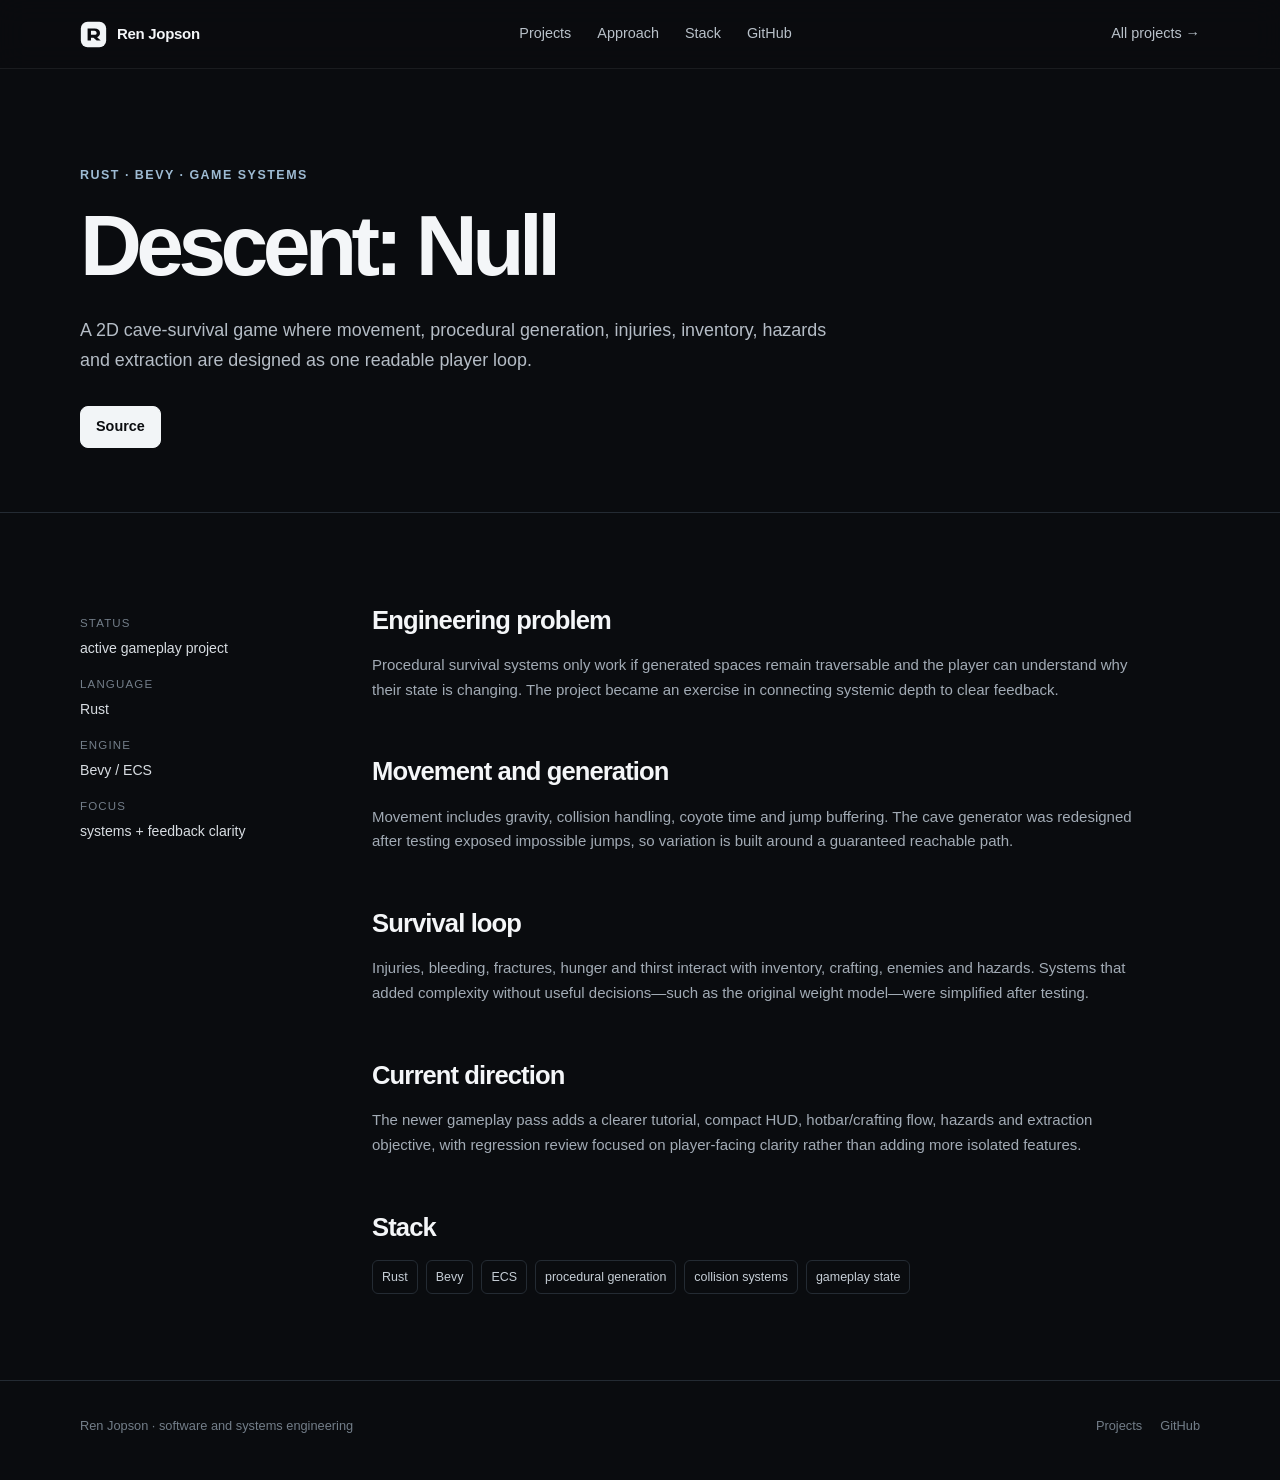
==== commit c0cdd549: "Align project case study with portfolio" ====
--- a/descent-null/index.html
+++ b/descent-null/index.html
@@ -1 +1 @@
-<!doctype html><html lang="en"><head><meta charset="utf-8"><meta name="viewport" content="width=device-width,initial-scale=1"><title>Descent: Null by Ren Jopson — Rust / Bevy survival game</title><meta name="description" content="Descent: Null is a 2D cave survival game by Ren Jopson built in Rust with Bevy, procedural generation and interacting survival systems."><link rel="canonical" href="https://ren-jop.github.io/descent-null/"><link rel="stylesheet" href="/assets/portfolio.css?v=20260923-professional"><script defer src="/assets/portfolio.js?v=20260923-professional"></script></head><body><header class="site-header"><div class="wrap site-header-inner"><a class="brand" href="/"><svg class="brand-mark" viewBox="0 0 32 32" aria-hidden="true"><rect x="1" y="1" width="30" height="30" rx="9" fill="#f4f7f9"/><path d="M9 23V9h8.2c4.2 0 6.5 2 6.5 5.3 0 2.4-1.2 4.1-3.4 5l4.2 3.7h-4.8l-3.7-3.1h-3V23zm4-6.6h4c1.8 0 2.7-.7 2.7-2s-.9-2-2.7-2h-4z" fill="#071018"/></svg><span>Ren Jopson</span></a><nav class="nav" aria-label="Primary"><a href="/projects/">Projects</a><a href="/#system">System</a><a href="/#method">Method</a><a rel="me" href="https://github.com/ren-jop">GitHub</a></nav><div class="header-actions"><a class="header-button" href="/projects/">View work</a><button class="mobile-toggle header-button" type="button" aria-expanded="false">Menu</button></div></div></header><main><section class="wrap page-hero"><div><p class="eyebrow">Rust / game systems</p><h1>Descent: Null</h1><p class="lede">A cave-survival game where movement, procedural generation, injury, inventory, crafting, enemies and extraction are designed to interact rather than exist as isolated features.</p></div><div class="project-visual project-page-visual"><svg viewBox="0 0 640 460" role="img" aria-label="Descent Null systems"><path d="M62 86C158 108 137 190 225 208S322 168 380 236 419 338 510 344 568 326 611 393" fill="none" stroke="rgba(255,255,255,.10)" stroke-width="42" stroke-linecap="round"/><path class="visual-line active draw" d="M62 86C158 108 137 190 225 208S322 168 380 236 419 338 510 344 568 326 611 393" stroke-width="4" stroke-linecap="round"/><circle class="visual-dot orbit-dot" cx="64" cy="86" r="9"/><path d="M210 168l14 27h-28zM368 279l14 27h-28zM500 300l14 27h-28z" fill="#8aa8bf" opacity=".7"/><rect class="visual-node primary" x="528" y="355" width="96" height="48" rx="14"/><text class="visual-label primary" x="576" y="385" text-anchor="middle">extract</text></svg></div></section><section class="section"><div class="wrap details"><aside><dl><dt>Author</dt><dd><a href="/">Ren Jopson</a></dd><dt>Status</dt><dd>active project</dd><dt>Source</dt><dd><a href="https://github.com/ren-jop/descent-null">GitHub</a></dd></dl></aside><main><section><h2>What it does</h2><p>Movement includes gravity, collisions, coyote time and jump buffering, while procedural caves are generated around a guaranteed reachable path.</p><p>Survival systems include injuries, bleeding, fractures, hunger and thirst; inventory and crafting were simplified after testing to keep the feedback legible.</p></section><section><h2>AI in this project</h2><p>AI is integrated into implementation review, debugging, gameplay-system planning and regression analysis, then changes are validated by running the game and judging the actual interaction.</p></section><section><h2>Stack</h2><div class="stack"><span>Rust</span><span>Bevy</span><span>ECS</span><span>procedural generation</span><span>game systems</span></div></section></main></div></section></main><footer><div class="wrap footer-inner"><span>Ren Jopson — software, embedded systems and game development.</span><div class="footer-links"><a href="/projects/">Projects</a><a href="https://github.com/ren-jop">GitHub</a></div></div></footer></body></html>+<!doctype html><html lang="en"><head><meta charset="utf-8"><meta name="viewport" content="width=device-width,initial-scale=1"><title>Descent: Null — Ren Jopson</title><meta name="description" content="Descent: Null is a Rust and Bevy cave-survival game built around reachable procedural generation and connected survival systems."><link rel="canonical" href="https://ren-jop.github.io/descent-null/"><link rel="stylesheet" href="/assets/portfolio.css?v=20260924"><script defer src="/assets/portfolio.js?v=20260924"></script></head><body><header class="site-header"><div class="wrap site-header-inner"><a class="brand" href="/"><svg class="brand-mark" viewBox="0 0 32 32" aria-hidden="true"><rect x="1" y="1" width="30" height="30" rx="8" fill="#f2f5f7"/><path d="M9 23V9h8.2c4.2 0 6.5 2 6.5 5.3 0 2.4-1.2 4.1-3.4 5l4.2 3.7h-4.8l-3.7-3.1h-3V23zm4-6.6h4c1.8 0 2.7-.7 2.7-2s-.9-2.7-2.7-2.7h-4z" fill="#0a0c0f"/></svg><span>Ren Jopson</span></a><nav class="nav"><a href="/projects/">Projects</a><a href="/#approach">Approach</a><a href="/#stack">Stack</a><a href="https://github.com/ren-jop">GitHub</a></nav><div class="header-actions"><a class="header-link" href="/projects/">All projects →</a><button class="mobile-toggle" type="button" aria-expanded="false">Menu</button></div></div></header><main><section class="wrap page-hero"><p class="eyebrow">Rust · Bevy · game systems</p><h1>Descent: Null</h1><p class="lede">A 2D cave-survival game where movement, procedural generation, injuries, inventory, hazards and extraction are designed as one readable player loop.</p><div class="actions"><a class="button primary" href="https://github.com/ren-jop/descent-null">Source</a></div></section><section class="section"><div class="wrap details"><aside><dl><dt>Status</dt><dd>active gameplay project</dd><dt>Language</dt><dd>Rust</dd><dt>Engine</dt><dd>Bevy / ECS</dd><dt>Focus</dt><dd>systems + feedback clarity</dd></dl></aside><main><section><h2>Engineering problem</h2><p>Procedural survival systems only work if generated spaces remain traversable and the player can understand why their state is changing. The project became an exercise in connecting systemic depth to clear feedback.</p></section><section><h2>Movement and generation</h2><p>Movement includes gravity, collision handling, coyote time and jump buffering. The cave generator was redesigned after testing exposed impossible jumps, so variation is built around a guaranteed reachable path.</p></section><section><h2>Survival loop</h2><p>Injuries, bleeding, fractures, hunger and thirst interact with inventory, crafting, enemies and hazards. Systems that added complexity without useful decisions—such as the original weight model—were simplified after testing.</p></section><section><h2>Current direction</h2><p>The newer gameplay pass adds a clearer tutorial, compact HUD, hotbar/crafting flow, hazards and extraction objective, with regression review focused on player-facing clarity rather than adding more isolated features.</p></section><section><h2>Stack</h2><div class="stack"><span>Rust</span><span>Bevy</span><span>ECS</span><span>procedural generation</span><span>collision systems</span><span>gameplay state</span></div></section></main></div></section></main><footer><div class="wrap footer-inner"><span>Ren Jopson · software and systems engineering</span><div class="footer-links"><a href="/projects/">Projects</a><a href="https://github.com/ren-jop">GitHub</a></div></div></footer></body></html>
--- a/assets/portfolio.css
+++ b/assets/portfolio.css
@@ -1,12 +1 @@
-@import url('https://fonts.googleapis.com/css2?family=Inter:wght@400;500;600;700&family=Instrument+Serif:ital@1&display=swap');
-:root{--bg:#05070a;--bg2:#090d12;--panel:#0d1218;--text:#f5f7fa;--muted:#9da7b2;--muted2:#6f7a85;--line:rgba(255,255,255,.11);--line2:rgba(255,255,255,.06);--signal:#8fb7d9;--focus:#dcecf8;--max:1180px}
-*{box-sizing:border-box}html{scroll-behavior:smooth;background:var(--bg)}body{margin:0;color:var(--text);background:radial-gradient(900px 600px at 76% 4%,rgba(93,132,166,.12),transparent 64%),radial-gradient(680px 500px at 8% 24%,rgba(177,138,114,.055),transparent 70%),var(--bg);font:16px/1.6 Inter,-apple-system,BlinkMacSystemFont,"Segoe UI",sans-serif;-webkit-font-smoothing:antialiased;text-rendering:optimizeLegibility}body::before{content:"";position:fixed;inset:0;pointer-events:none;z-index:-1;background-image:linear-gradient(rgba(255,255,255,.025) 1px,transparent 1px),linear-gradient(90deg,rgba(255,255,255,.025) 1px,transparent 1px);background-size:64px 64px;mask-image:linear-gradient(to bottom,rgba(0,0,0,.7),transparent 78%)}a{color:inherit;text-decoration:none}button{font:inherit;color:inherit}a:focus-visible,button:focus-visible{outline:2px solid var(--focus);outline-offset:4px}.wrap{width:min(var(--max),calc(100% - 40px));margin:auto}
-.site-header{position:sticky;top:0;z-index:100;backdrop-filter:blur(18px);-webkit-backdrop-filter:blur(18px);background:rgba(5,7,10,.72);border-bottom:1px solid var(--line2)}.site-header-inner{height:72px;display:grid;grid-template-columns:1fr auto 1fr;align-items:center;gap:24px}.brand{display:inline-flex;align-items:center;gap:11px;width:max-content;font-weight:650;letter-spacing:-.025em}.brand-mark{width:28px;height:28px}.nav{display:flex;gap:26px;align-items:center}.nav a{color:#c4cbd2;font-size:.92rem;transition:color .2s}.nav a:hover,.nav a[aria-current="page"]{color:#fff}.header-actions{justify-self:end}.header-button,.button{display:inline-flex;align-items:center;justify-content:center;gap:8px;min-height:42px;padding:0 16px;border:1px solid var(--line);border-radius:9px;background:rgba(255,255,255,.035);transition:background .2s,border-color .2s}.header-button:hover,.button:hover{background:rgba(255,255,255,.07);border-color:rgba(255,255,255,.2)}.button-primary{background:var(--text);border-color:var(--text);color:#0a0d10;font-weight:600}.button-primary:hover{background:#e2e7ec;border-color:#e2e7ec}.mobile-toggle{display:none}
-.hero{min-height:calc(100vh - 72px);display:grid;grid-template-columns:minmax(0,1.05fr) minmax(420px,.95fr);gap:clamp(48px,7vw,96px);align-items:center;padding:74px 0 70px}.hero-copy{max-width:690px}.eyebrow{margin:0 0 18px;color:var(--signal);font-size:.82rem;font-weight:600}.hero h1,.page-hero h1{margin:0;font-size:clamp(4rem,8vw,7.4rem);line-height:.91;letter-spacing:-.07em;font-weight:600}.hero h1 em{font-family:"Instrument Serif",Georgia,serif;font-weight:400;color:#bfc7ce}.lede{max-width:650px;margin:28px 0 0;color:#aeb7c0;font-size:clamp(1.05rem,1.5vw,1.28rem);line-height:1.65}.hero-actions{display:flex;gap:10px;flex-wrap:wrap;margin-top:30px}.hero-meta{display:flex;gap:26px;flex-wrap:wrap;margin-top:42px;padding-top:24px;border-top:1px solid var(--line)}.meta-item{min-width:140px}.meta-item strong{display:block;font-size:.88rem}.meta-item span{display:block;margin-top:4px;color:var(--muted2);font-size:.8rem}
-.system-visual,.project-visual{position:relative;min-height:520px;border:1px solid var(--line);border-radius:22px;overflow:hidden;background:radial-gradient(circle at 50% 48%,rgba(110,153,191,.13),transparent 48%),linear-gradient(180deg,rgba(255,255,255,.025),rgba(255,255,255,.006));box-shadow:0 32px 100px rgba(0,0,0,.35),inset 0 1px rgba(255,255,255,.04)}.system-visual::after,.project-visual::after{content:"";position:absolute;inset:0;pointer-events:none;background:linear-gradient(120deg,transparent 0 48%,rgba(255,255,255,.035) 50%,transparent 52% 100%);background-size:220% 100%;animation:sheen 10s ease-in-out infinite}@keyframes sheen{0%,72%,100%{background-position:110% 0}84%{background-position:-110% 0}}.system-visual svg,.project-visual svg{width:100%;height:100%;min-height:520px}.visual-grid{stroke:rgba(255,255,255,.045);stroke-width:1}.visual-line{fill:none;stroke:#6e8ca5;stroke-width:2;stroke-opacity:.48}.visual-line.active{stroke:var(--signal);stroke-opacity:.9}.visual-node{fill:#0b1016;stroke:#8097aa;stroke-width:1.5}.visual-node.primary{fill:#edf4f9;stroke:#edf4f9}.visual-label{fill:#b8c3cc;font:500 13px Inter,sans-serif}.visual-label.primary{fill:#071018;font-weight:700}.visual-dot{fill:#dcebf6;filter:drop-shadow(0 0 8px rgba(143,183,217,.72))}.draw{stroke-dasharray:720;stroke-dashoffset:720}body.ready .draw{animation:draw 1.35s cubic-bezier(.2,.7,.2,1) forwards}body.ready .draw.d2{animation-delay:.16s}body.ready .draw.d3{animation-delay:.32s}@keyframes draw{to{stroke-dashoffset:0}}.orbit-dot{transform-box:fill-box;transform-origin:center}body.ready .orbit-dot{animation:pulse 3.8s ease-in-out infinite}@keyframes pulse{0%,100%{opacity:.48;transform:scale(.88)}50%{opacity:1;transform:scale(1.16)}}
-.section{padding:96px 0;border-top:1px solid var(--line2)}.section-intro{display:grid;grid-template-columns:.8fr 1.2fr;gap:56px;margin-bottom:44px}.section-intro h2{margin:0;font-size:clamp(2.25rem,4vw,4rem);letter-spacing:-.055em;line-height:.98}.section-intro p{margin:4px 0 0;color:var(--muted);max-width:680px;font-size:1.05rem}
-.project-explorer{display:grid;grid-template-columns:330px minmax(0,1fr);border:1px solid var(--line);border-radius:18px;overflow:hidden;background:rgba(255,255,255,.018)}.project-switcher{border-right:1px solid var(--line)}.project-switch{width:100%;min-height:92px;padding:18px 20px;display:grid;grid-template-columns:1fr auto;gap:6px 14px;text-align:left;border:0;border-bottom:1px solid var(--line2);background:transparent;cursor:pointer;transition:background .2s}.project-switch:last-child{border-bottom:0}.project-switch:hover{background:rgba(255,255,255,.028)}.project-switch[aria-selected="true"]{background:#111923}.project-switch strong{font-size:1rem}.project-switch small{color:var(--signal);font-size:.74rem}.project-switch span{grid-column:1/-1;color:var(--muted2);font-size:.79rem}.project-stage{min-height:540px;display:grid;grid-template-rows:1fr auto}.project-diagram{min-height:430px;display:grid;place-items:center;padding:28px;background:linear-gradient(rgba(255,255,255,.025) 1px,transparent 1px),linear-gradient(90deg,rgba(255,255,255,.025) 1px,transparent 1px);background-size:52px 52px}.project-diagram svg{width:min(100%,680px);height:auto}.project-info{padding:22px 24px;border-top:1px solid var(--line);display:grid;grid-template-columns:1fr auto;gap:22px;align-items:end}.project-info h3{margin:0;font-size:1.55rem;letter-spacing:-.035em}.project-info p{margin:7px 0 0;color:var(--muted);max-width:620px}.project-info a{color:#e6edf3;text-decoration:underline;text-decoration-color:#52606d;text-underline-offset:4px}
-.workflow{display:grid;grid-template-columns:repeat(4,1fr);border-top:1px solid var(--line);border-bottom:1px solid var(--line)}.workflow-step{position:relative;min-height:205px;padding:28px 26px 30px 0}.workflow-step+.workflow-step{border-left:1px solid var(--line2);padding-left:26px}.workflow-step::before{content:"";position:absolute;top:-1px;left:0;width:0;height:2px;background:var(--signal);transition:width .65s}.workflow-step.visible::before{width:42%}.workflow-step strong{display:block;font-size:1.12rem}.workflow-step p{margin:12px 0 0;color:var(--muted);font-size:.9rem}.workflow-step span{display:block;margin-top:22px;color:#c3d8e9;font-size:.78rem}.method-list{border-top:1px solid var(--line)}.method-row{display:grid;grid-template-columns:.7fr 1.5fr;gap:52px;padding:30px 0;border-bottom:1px solid var(--line2)}.method-row h3{margin:0;font-size:1.4rem;letter-spacing:-.03em}.method-row p{margin:0;color:var(--muted);max-width:730px}.ai-callout{margin-top:54px;max-width:880px;padding:26px 28px;border:1px solid rgba(143,183,217,.18);border-left:3px solid var(--signal);border-radius:0 12px 12px 0;background:rgba(143,183,217,.035)}.ai-callout h3{margin:0 0 10px;font-size:1.25rem}.ai-callout p{margin:0;color:var(--muted)}.ai-callout p+p{margin-top:10px}
-.page-hero{padding:100px 0 70px;display:grid;grid-template-columns:minmax(0,1fr) minmax(420px,.9fr);gap:72px;align-items:center}.page-hero h1{font-size:clamp(3.8rem,7vw,6.7rem)}.page-hero .lede{font-size:1.12rem}.project-page-visual{min-height:460px}.project-page-visual svg{min-height:460px}.details{display:grid;grid-template-columns:240px minmax(0,1fr);gap:72px}.details aside{position:sticky;top:106px;align-self:start;color:var(--muted);font-size:.88rem}.details dl{display:grid;grid-template-columns:max-content 1fr;gap:10px 18px;margin:0}.details dt{color:#fff;font-weight:600}.details dd{margin:0}.details main section+section{margin-top:56px}.details h2{margin:0 0 16px;font-size:2rem;letter-spacing:-.04em}.details p{margin:0;color:var(--muted);max-width:760px}.details p+p{margin-top:12px}.stack{display:flex;gap:8px;flex-wrap:wrap}.stack span{padding:7px 10px;border:1px solid var(--line);border-radius:999px;color:#cbd4dc;font-size:.78rem}.project-list{border-top:1px solid var(--line)}.project-row{display:grid;grid-template-columns:1.1fr .7fr 2fr auto;gap:28px;align-items:center;padding:24px 0;border-bottom:1px solid var(--line2)}.project-row h3{margin:0;font-size:1.45rem}.project-row .domain{color:var(--signal);font-size:.78rem}.project-row p{margin:0;color:var(--muted);font-size:.9rem}.project-row a{text-decoration:underline;text-decoration-color:#52606d;text-underline-offset:4px}
-.reveal{opacity:0;transform:translateY(16px);transition:opacity .65s ease,transform .65s ease}.reveal.visible{opacity:1;transform:none}footer{padding:36px 0 48px;border-top:1px solid var(--line2);color:var(--muted2);font-size:.82rem}.footer-inner{display:flex;justify-content:space-between;gap:24px;align-items:center}.footer-links{display:flex;gap:18px}
-@media(max-width:940px){.site-header-inner{grid-template-columns:1fr auto}.nav{display:none}.header-actions{display:flex;gap:8px}.mobile-toggle{display:inline-flex}body.menu-open .nav{display:flex;position:fixed;top:72px;left:0;right:0;flex-direction:column;align-items:stretch;gap:0;padding:12px 20px 24px;background:rgba(5,7,10,.96);border-bottom:1px solid var(--line)}body.menu-open .nav a{padding:14px 0;border-bottom:1px solid var(--line2)}.hero,.page-hero{grid-template-columns:1fr;padding-top:62px}.system-visual,.project-visual{min-height:440px}.system-visual svg,.project-visual svg{min-height:440px}.project-explorer{grid-template-columns:1fr}.project-switcher{border-right:0;border-bottom:1px solid var(--line)}.section-intro,.details{grid-template-columns:1fr}.details aside{position:static}.workflow{grid-template-columns:1fr 1fr}.workflow-step:nth-child(3){border-left:0;border-top:1px solid var(--line2);padding-left:0}.workflow-step:nth-child(4){border-top:1px solid var(--line2)}}@media(max-width:620px){.wrap{width:min(var(--max),calc(100% - 28px))}.header-button{display:none}.mobile-toggle{display:inline-flex}.hero{min-height:auto;padding:58px 0 52px}.hero h1,.page-hero h1{font-size:clamp(3.1rem,15vw,4.5rem)}.hero-meta{display:grid;grid-template-columns:1fr 1fr;gap:18px}.system-visual,.project-visual{min-height:340px;border-radius:14px}.system-visual svg,.project-visual svg{min-height:340px}.section{padding:70px 0}.section-intro{gap:20px}.project-info{grid-template-columns:1fr}.workflow{grid-template-columns:1fr}.workflow-step+.workflow-step{border-left:0;border-top:1px solid var(--line2);padding-left:0}.method-row,.project-row{grid-template-columns:1fr;gap:10px}.footer-inner{flex-direction:column;align-items:flex-start}}@media(prefers-reduced-motion:reduce){html{scroll-behavior:auto}*,*::before,*::after{animation:none!important;transition:none!important}.draw{stroke-dashoffset:0}.reveal{opacity:1;transform:none}}+:root{--bg:#0a0c0f;--panel:#101419;--panel2:#0d1115;--text:#f4f6f8;--muted:#a2abb5;--subtle:#737e89;--line:#242b33;--accent:#9ebbd3;--max:1120px}*{box-sizing:border-box}html{scroll-behavior:smooth;background:var(--bg)}body{margin:0;background:var(--bg);color:var(--text);font:15px/1.65 -apple-system,BlinkMacSystemFont,"Segoe UI",Inter,sans-serif;-webkit-font-smoothing:antialiased}a{color:inherit;text-decoration:none}button{font:inherit;color:inherit}.wrap{width:min(var(--max),calc(100% - 40px));margin:auto}.site-header{position:sticky;top:0;z-index:20;border-bottom:1px solid rgba(255,255,255,.07);background:rgba(10,12,15,.9);backdrop-filter:blur(14px)}.site-header-inner{height:68px;display:flex;align-items:center;justify-content:space-between;gap:28px}.brand{display:flex;align-items:center;gap:10px;font-weight:650;letter-spacing:-.02em}.brand-mark{width:27px;height:27px}.nav{display:flex;align-items:center;gap:26px}.nav a,.header-link{color:#b9c1c9;font-size:.9rem}.nav a:hover,.header-link:hover{color:#fff}.header-actions{display:flex;align-items:center;gap:16px}.mobile-toggle{display:none;border:1px solid var(--line);border-radius:8px;background:transparent;padding:7px 10px}.hero{padding:112px 0 92px;display:grid;grid-template-columns:1.35fr .65fr;gap:80px;align-items:end}.eyebrow,.kicker{margin:0 0 18px;color:var(--accent);font-size:.78rem;font-weight:650;text-transform:uppercase;letter-spacing:.12em}.hero h1,.page-hero h1{margin:0;max-width:800px;font-size:clamp(3.2rem,6.7vw,6.2rem);line-height:.97;letter-spacing:-.065em;font-weight:650}.lede{margin:28px 0 0;max-width:710px;color:#b5bdc6;font-size:1.12rem;line-height:1.7}.actions{display:flex;gap:10px;flex-wrap:wrap;margin-top:30px}.button{display:inline-flex;align-items:center;justify-content:center;min-height:42px;padding:0 15px;border:1px solid var(--line);border-radius:8px;background:#101419;font-size:.9rem;font-weight:550}.button:hover{border-color:#3c4651;background:#141a20}.button.primary{background:#f2f5f7;color:#0b0d10;border-color:#f2f5f7}.hero-aside{border-top:1px solid var(--line)}.hero-aside h2{margin:20px 0 10px;font-size:.78rem;color:var(--subtle);text-transform:uppercase;letter-spacing:.12em}.capability{padding:14px 0;border-bottom:1px solid var(--line);display:flex;justify-content:space-between;gap:18px}.capability strong{font-size:.92rem}.capability span{color:var(--subtle);font-size:.82rem;text-align:right}.section{padding:86px 0;border-top:1px solid var(--line)}.section-head{display:grid;grid-template-columns:.72fr 1.28fr;gap:64px;margin-bottom:40px}.section-head h2{margin:0;font-size:clamp(2rem,4vw,3.3rem);line-height:1.03;letter-spacing:-.05em}.section-head p{margin:5px 0 0;max-width:680px;color:var(--muted)}.case-grid{display:grid;grid-template-columns:repeat(3,1fr);gap:14px}.case-card{min-height:380px;padding:25px;border:1px solid var(--line);border-radius:12px;background:var(--panel2);display:flex;flex-direction:column}.case-card:hover{border-color:#39424c}.case-meta{display:flex;justify-content:space-between;gap:14px;color:var(--subtle);font-size:.76rem;text-transform:uppercase;letter-spacing:.08em}.case-card h3{margin:34px 0 12px;font-size:1.65rem;letter-spacing:-.035em}.case-card>p{margin:0;color:var(--muted)}.evidence{margin:26px 0 0;padding:0;list-style:none;border-top:1px solid var(--line)}.evidence li{padding:10px 0;border-bottom:1px solid var(--line);color:#c5ccd3;font-size:.84rem}.case-link{margin-top:auto;padding-top:24px;color:#e6edf2;font-size:.88rem}.case-link span{color:var(--accent)}.principles{display:grid;grid-template-columns:repeat(2,1fr);border-top:1px solid var(--line)}.principle{padding:25px 32px 28px 0;border-bottom:1px solid var(--line)}.principle:nth-child(even){padding-left:32px;border-left:1px solid var(--line)}.principle h3{margin:0 0 9px;font-size:1.16rem;letter-spacing:-.02em}.principle p{margin:0;color:var(--muted)}.stack-grid{display:grid;grid-template-columns:repeat(4,1fr);border:1px solid var(--line);border-radius:12px;overflow:hidden}.stack-group{padding:24px;border-right:1px solid var(--line)}.stack-group:last-child{border-right:0}.stack-group strong{display:block;margin-bottom:12px;font-size:.86rem}.stack-group span{display:block;color:var(--muted);font-size:.84rem;margin:5px 0}.note{max-width:800px;margin-top:34px;color:var(--subtle);font-size:.88rem}.page-hero{padding:96px 0 64px}.page-hero .lede{max-width:760px}.project-list{border-top:1px solid var(--line)}.project-row{display:grid;grid-template-columns:1fr .65fr 1.8fr auto;gap:24px;align-items:start;padding:26px 0;border-bottom:1px solid var(--line)}.project-row h3{margin:0;font-size:1.25rem}.domain,.status{color:var(--accent);font-size:.78rem}.project-row p{margin:0;color:var(--muted)}.project-row a{text-decoration:underline;text-decoration-color:#52606d;text-underline-offset:4px}.details{display:grid;grid-template-columns:220px minmax(0,1fr);gap:72px}.details aside{position:sticky;top:96px;align-self:start}.details dl{margin:0}.details dt{margin-top:15px;color:var(--subtle);font-size:.72rem;text-transform:uppercase;letter-spacing:.1em}.details dd{margin:4px 0 0;color:#d8dde2;font-size:.88rem}.details main section+section{margin-top:48px}.details h2{margin:0 0 12px;font-size:1.6rem;letter-spacing:-.035em}.details p{margin:0;max-width:760px;color:var(--muted)}.details p+p{margin-top:12px}.stack{display:flex;gap:8px;flex-wrap:wrap}.stack span{padding:6px 9px;border:1px solid var(--line);border-radius:6px;color:#c6ced6;font-size:.78rem}.install{padding:20px;border:1px solid var(--line);border-radius:10px;background:#0d1115}.install pre{margin:12px 0 0;overflow:auto;padding:14px;border-radius:7px;background:#080a0d;color:#dce6ee;font:13px/1.6 ui-monospace,SFMono-Regular,Menlo,monospace}footer{padding:34px 0 44px;border-top:1px solid var(--line);color:var(--subtle);font-size:.8rem}.footer-inner{display:flex;justify-content:space-between;gap:20px}.footer-links{display:flex;gap:18px}@media(max-width:900px){.hero{grid-template-columns:1fr;gap:52px;padding-top:80px}.section-head,.details{grid-template-columns:1fr;gap:24px}.details aside{position:static}.case-grid{grid-template-columns:1fr}.case-card{min-height:300px}.stack-grid{grid-template-columns:1fr 1fr}.stack-group:nth-child(2){border-right:0}.stack-group:nth-child(-n+2){border-bottom:1px solid var(--line)}.project-row{grid-template-columns:1fr 1fr}.project-row p{grid-column:1/-1}}@media(max-width:620px){.wrap{width:calc(100% - 28px)}.nav{display:none}.mobile-toggle{display:block}.header-link{display:none}body.menu-open .nav{display:flex;position:absolute;top:68px;left:0;right:0;flex-direction:column;align-items:flex-start;padding:18px 14px 24px;background:#0a0c0f;border-bottom:1px solid var(--line)}.hero{padding:64px 0 60px}.hero h1,.page-hero h1{font-size:clamp(2.8rem,14vw,4rem)}.section{padding:64px 0}.principles,.stack-grid{grid-template-columns:1fr}.principle:nth-child(even){padding-left:0;border-left:0}.stack-group{border-right:0;border-bottom:1px solid var(--line)}.stack-group:last-child{border-bottom:0}.project-row{grid-template-columns:1fr}.footer-inner{flex-direction:column}}
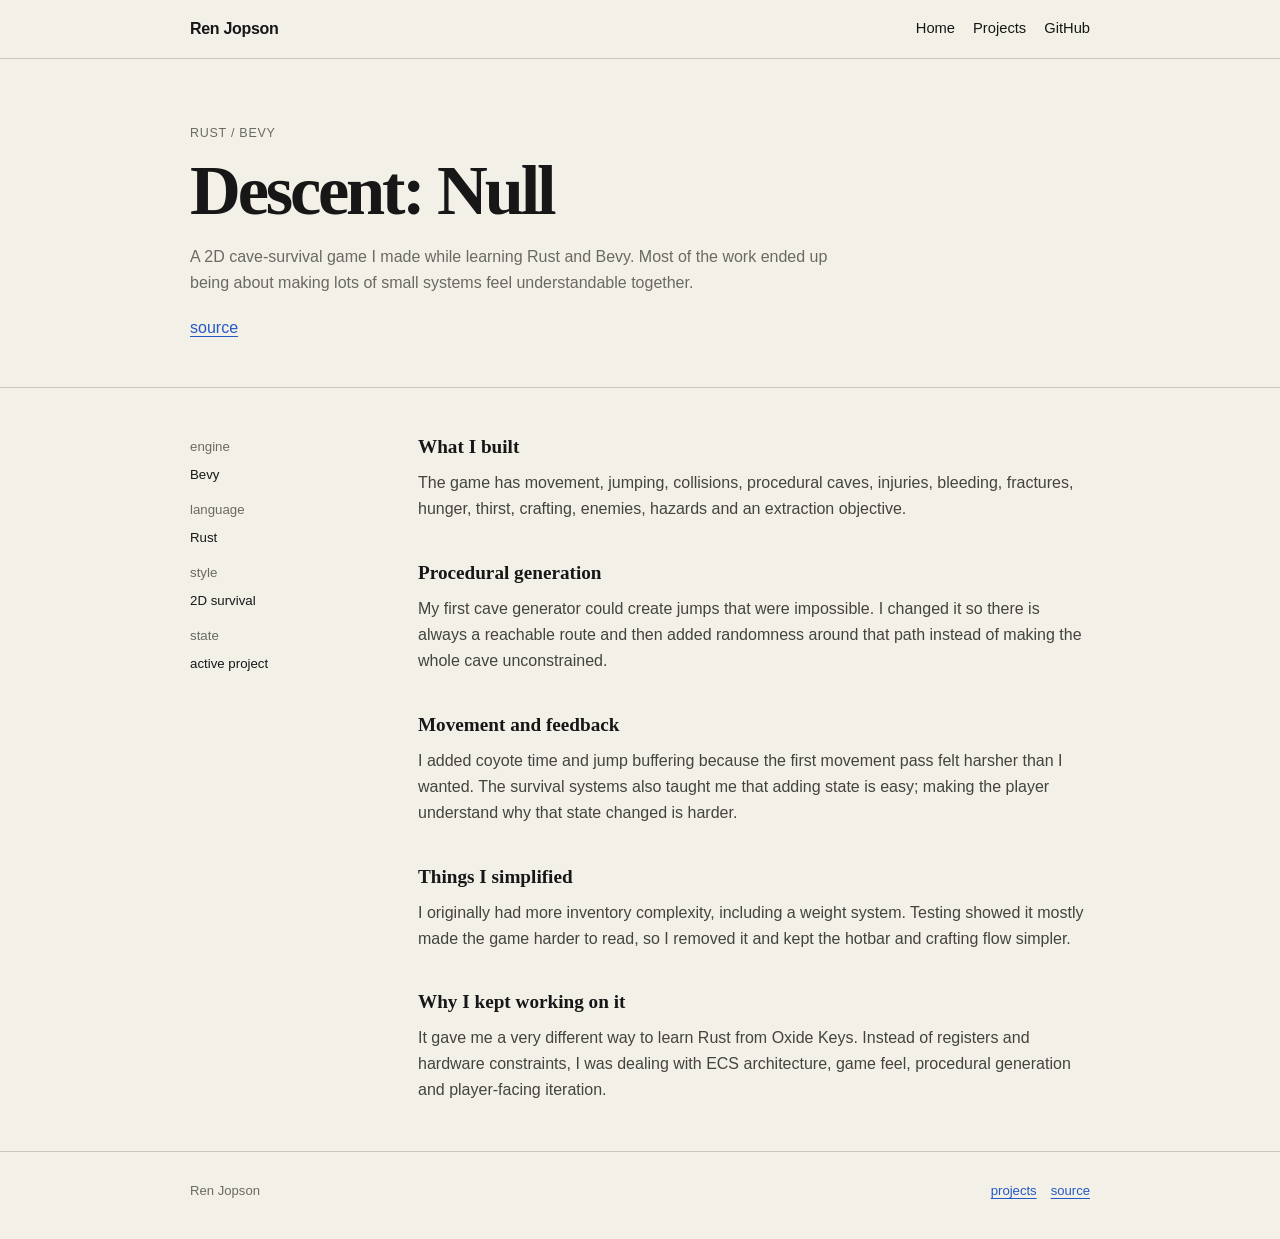
==== commit 0ed62d32: "site: rewrite Descent Null page in personal voice" ====
--- a/descent-null/index.html
+++ b/descent-null/index.html
@@ -1 +1,11 @@
-<!doctype html><html lang="en"><head><meta charset="utf-8"><meta name="viewport" content="width=device-width,initial-scale=1"><title>Descent: Null — Ren Jopson</title><meta name="description" content="Descent: Null is a Rust and Bevy cave-survival game built around reachable procedural generation and connected survival systems."><link rel="canonical" href="https://ren-jop.github.io/descent-null/"><link rel="stylesheet" href="/assets/portfolio.css?v=20260924"><script defer src="/assets/portfolio.js?v=20260924"></script></head><body><header class="site-header"><div class="wrap site-header-inner"><a class="brand" href="/"><svg class="brand-mark" viewBox="0 0 32 32" aria-hidden="true"><rect x="1" y="1" width="30" height="30" rx="8" fill="#f2f5f7"/><path d="M9 23V9h8.2c4.2 0 6.5 2 6.5 5.3 0 2.4-1.2 4.1-3.4 5l4.2 3.7h-4.8l-3.7-3.1h-3V23zm4-6.6h4c1.8 0 2.7-.7 2.7-2s-.9-2.7-2.7-2.7h-4z" fill="#0a0c0f"/></svg><span>Ren Jopson</span></a><nav class="nav"><a href="/projects/">Projects</a><a href="/#approach">Approach</a><a href="/#stack">Stack</a><a href="https://github.com/ren-jop">GitHub</a></nav><div class="header-actions"><a class="header-link" href="/projects/">All projects →</a><button class="mobile-toggle" type="button" aria-expanded="false">Menu</button></div></div></header><main><section class="wrap page-hero"><p class="eyebrow">Rust · Bevy · game systems</p><h1>Descent: Null</h1><p class="lede">A 2D cave-survival game where movement, procedural generation, injuries, inventory, hazards and extraction are designed as one readable player loop.</p><div class="actions"><a class="button primary" href="https://github.com/ren-jop/descent-null">Source</a></div></section><section class="section"><div class="wrap details"><aside><dl><dt>Status</dt><dd>active gameplay project</dd><dt>Language</dt><dd>Rust</dd><dt>Engine</dt><dd>Bevy / ECS</dd><dt>Focus</dt><dd>systems + feedback clarity</dd></dl></aside><main><section><h2>Engineering problem</h2><p>Procedural survival systems only work if generated spaces remain traversable and the player can understand why their state is changing. The project became an exercise in connecting systemic depth to clear feedback.</p></section><section><h2>Movement and generation</h2><p>Movement includes gravity, collision handling, coyote time and jump buffering. The cave generator was redesigned after testing exposed impossible jumps, so variation is built around a guaranteed reachable path.</p></section><section><h2>Survival loop</h2><p>Injuries, bleeding, fractures, hunger and thirst interact with inventory, crafting, enemies and hazards. Systems that added complexity without useful decisions—such as the original weight model—were simplified after testing.</p></section><section><h2>Current direction</h2><p>The newer gameplay pass adds a clearer tutorial, compact HUD, hotbar/crafting flow, hazards and extraction objective, with regression review focused on player-facing clarity rather than adding more isolated features.</p></section><section><h2>Stack</h2><div class="stack"><span>Rust</span><span>Bevy</span><span>ECS</span><span>procedural generation</span><span>collision systems</span><span>gameplay state</span></div></section></main></div></section></main><footer><div class="wrap footer-inner"><span>Ren Jopson · software and systems engineering</span><div class="footer-links"><a href="/projects/">Projects</a><a href="https://github.com/ren-jop">GitHub</a></div></div></footer></body></html>+<!doctype html><html lang="en"><head><meta charset="utf-8"><meta name="viewport" content="width=device-width,initial-scale=1"><title>Descent: Null — Ren Jopson</title><meta name="description" content="Descent: Null is my Rust and Bevy cave-survival game."><link rel="canonical" href="https://ren-jop.github.io/descent-null/"><link rel="stylesheet" href="/assets/portfolio.css?v=20260924-personal"><script defer src="/assets/portfolio.js?v=20260924-personal"></script></head><body>
+<header class="site-header"><div class="wrap header-inner"><a class="brand" href="/">Ren Jopson</a><nav class="nav"><a href="/">Home</a><a href="/projects/">Projects</a><a href="https://github.com/ren-jop">GitHub</a></nav><button class="mobile-toggle" type="button" aria-expanded="false">Menu</button></div></header>
+<main><section class="wrap page-hero simple"><p class="eyebrow">Rust / Bevy</p><h1>Descent: Null</h1><p class="lede">A 2D cave-survival game I made while learning Rust and Bevy. Most of the work ended up being about making lots of small systems feel understandable together.</p><div class="actions"><a class="button" href="https://github.com/ren-jop/descent-null">source</a></div></section>
+<section class="section"><div class="wrap details"><aside><dl><dt>engine</dt><dd>Bevy</dd><dt>language</dt><dd>Rust</dd><dt>style</dt><dd>2D survival</dd><dt>state</dt><dd>active project</dd></dl></aside><main>
+<section><h2>What I built</h2><p>The game has movement, jumping, collisions, procedural caves, injuries, bleeding, fractures, hunger, thirst, crafting, enemies, hazards and an extraction objective.</p></section>
+<section><h2>Procedural generation</h2><p>My first cave generator could create jumps that were impossible. I changed it so there is always a reachable route and then added randomness around that path instead of making the whole cave unconstrained.</p></section>
+<section><h2>Movement and feedback</h2><p>I added coyote time and jump buffering because the first movement pass felt harsher than I wanted. The survival systems also taught me that adding state is easy; making the player understand why that state changed is harder.</p></section>
+<section><h2>Things I simplified</h2><p>I originally had more inventory complexity, including a weight system. Testing showed it mostly made the game harder to read, so I removed it and kept the hotbar and crafting flow simpler.</p></section>
+<section><h2>Why I kept working on it</h2><p>It gave me a very different way to learn Rust from Oxide Keys. Instead of registers and hardware constraints, I was dealing with ECS architecture, game feel, procedural generation and player-facing iteration.</p></section>
+</main></div></section></main>
+<footer><div class="wrap footer-inner"><span>Ren Jopson</span><div class="footer-links"><a href="/projects/">projects</a><a href="https://github.com/ren-jop/descent-null">source</a></div></div></footer></body></html>
--- a/assets/portfolio.css
+++ b/assets/portfolio.css
@@ -1 +1,268 @@
-:root{--bg:#0a0c0f;--panel:#101419;--panel2:#0d1115;--text:#f4f6f8;--muted:#a2abb5;--subtle:#737e89;--line:#242b33;--accent:#9ebbd3;--max:1120px}*{box-sizing:border-box}html{scroll-behavior:smooth;background:var(--bg)}body{margin:0;background:var(--bg);color:var(--text);font:15px/1.65 -apple-system,BlinkMacSystemFont,"Segoe UI",Inter,sans-serif;-webkit-font-smoothing:antialiased}a{color:inherit;text-decoration:none}button{font:inherit;color:inherit}.wrap{width:min(var(--max),calc(100% - 40px));margin:auto}.site-header{position:sticky;top:0;z-index:20;border-bottom:1px solid rgba(255,255,255,.07);background:rgba(10,12,15,.9);backdrop-filter:blur(14px)}.site-header-inner{height:68px;display:flex;align-items:center;justify-content:space-between;gap:28px}.brand{display:flex;align-items:center;gap:10px;font-weight:650;letter-spacing:-.02em}.brand-mark{width:27px;height:27px}.nav{display:flex;align-items:center;gap:26px}.nav a,.header-link{color:#b9c1c9;font-size:.9rem}.nav a:hover,.header-link:hover{color:#fff}.header-actions{display:flex;align-items:center;gap:16px}.mobile-toggle{display:none;border:1px solid var(--line);border-radius:8px;background:transparent;padding:7px 10px}.hero{padding:112px 0 92px;display:grid;grid-template-columns:1.35fr .65fr;gap:80px;align-items:end}.eyebrow,.kicker{margin:0 0 18px;color:var(--accent);font-size:.78rem;font-weight:650;text-transform:uppercase;letter-spacing:.12em}.hero h1,.page-hero h1{margin:0;max-width:800px;font-size:clamp(3.2rem,6.7vw,6.2rem);line-height:.97;letter-spacing:-.065em;font-weight:650}.lede{margin:28px 0 0;max-width:710px;color:#b5bdc6;font-size:1.12rem;line-height:1.7}.actions{display:flex;gap:10px;flex-wrap:wrap;margin-top:30px}.button{display:inline-flex;align-items:center;justify-content:center;min-height:42px;padding:0 15px;border:1px solid var(--line);border-radius:8px;background:#101419;font-size:.9rem;font-weight:550}.button:hover{border-color:#3c4651;background:#141a20}.button.primary{background:#f2f5f7;color:#0b0d10;border-color:#f2f5f7}.hero-aside{border-top:1px solid var(--line)}.hero-aside h2{margin:20px 0 10px;font-size:.78rem;color:var(--subtle);text-transform:uppercase;letter-spacing:.12em}.capability{padding:14px 0;border-bottom:1px solid var(--line);display:flex;justify-content:space-between;gap:18px}.capability strong{font-size:.92rem}.capability span{color:var(--subtle);font-size:.82rem;text-align:right}.section{padding:86px 0;border-top:1px solid var(--line)}.section-head{display:grid;grid-template-columns:.72fr 1.28fr;gap:64px;margin-bottom:40px}.section-head h2{margin:0;font-size:clamp(2rem,4vw,3.3rem);line-height:1.03;letter-spacing:-.05em}.section-head p{margin:5px 0 0;max-width:680px;color:var(--muted)}.case-grid{display:grid;grid-template-columns:repeat(3,1fr);gap:14px}.case-card{min-height:380px;padding:25px;border:1px solid var(--line);border-radius:12px;background:var(--panel2);display:flex;flex-direction:column}.case-card:hover{border-color:#39424c}.case-meta{display:flex;justify-content:space-between;gap:14px;color:var(--subtle);font-size:.76rem;text-transform:uppercase;letter-spacing:.08em}.case-card h3{margin:34px 0 12px;font-size:1.65rem;letter-spacing:-.035em}.case-card>p{margin:0;color:var(--muted)}.evidence{margin:26px 0 0;padding:0;list-style:none;border-top:1px solid var(--line)}.evidence li{padding:10px 0;border-bottom:1px solid var(--line);color:#c5ccd3;font-size:.84rem}.case-link{margin-top:auto;padding-top:24px;color:#e6edf2;font-size:.88rem}.case-link span{color:var(--accent)}.principles{display:grid;grid-template-columns:repeat(2,1fr);border-top:1px solid var(--line)}.principle{padding:25px 32px 28px 0;border-bottom:1px solid var(--line)}.principle:nth-child(even){padding-left:32px;border-left:1px solid var(--line)}.principle h3{margin:0 0 9px;font-size:1.16rem;letter-spacing:-.02em}.principle p{margin:0;color:var(--muted)}.stack-grid{display:grid;grid-template-columns:repeat(4,1fr);border:1px solid var(--line);border-radius:12px;overflow:hidden}.stack-group{padding:24px;border-right:1px solid var(--line)}.stack-group:last-child{border-right:0}.stack-group strong{display:block;margin-bottom:12px;font-size:.86rem}.stack-group span{display:block;color:var(--muted);font-size:.84rem;margin:5px 0}.note{max-width:800px;margin-top:34px;color:var(--subtle);font-size:.88rem}.page-hero{padding:96px 0 64px}.page-hero .lede{max-width:760px}.project-list{border-top:1px solid var(--line)}.project-row{display:grid;grid-template-columns:1fr .65fr 1.8fr auto;gap:24px;align-items:start;padding:26px 0;border-bottom:1px solid var(--line)}.project-row h3{margin:0;font-size:1.25rem}.domain,.status{color:var(--accent);font-size:.78rem}.project-row p{margin:0;color:var(--muted)}.project-row a{text-decoration:underline;text-decoration-color:#52606d;text-underline-offset:4px}.details{display:grid;grid-template-columns:220px minmax(0,1fr);gap:72px}.details aside{position:sticky;top:96px;align-self:start}.details dl{margin:0}.details dt{margin-top:15px;color:var(--subtle);font-size:.72rem;text-transform:uppercase;letter-spacing:.1em}.details dd{margin:4px 0 0;color:#d8dde2;font-size:.88rem}.details main section+section{margin-top:48px}.details h2{margin:0 0 12px;font-size:1.6rem;letter-spacing:-.035em}.details p{margin:0;max-width:760px;color:var(--muted)}.details p+p{margin-top:12px}.stack{display:flex;gap:8px;flex-wrap:wrap}.stack span{padding:6px 9px;border:1px solid var(--line);border-radius:6px;color:#c6ced6;font-size:.78rem}.install{padding:20px;border:1px solid var(--line);border-radius:10px;background:#0d1115}.install pre{margin:12px 0 0;overflow:auto;padding:14px;border-radius:7px;background:#080a0d;color:#dce6ee;font:13px/1.6 ui-monospace,SFMono-Regular,Menlo,monospace}footer{padding:34px 0 44px;border-top:1px solid var(--line);color:var(--subtle);font-size:.8rem}.footer-inner{display:flex;justify-content:space-between;gap:20px}.footer-links{display:flex;gap:18px}@media(max-width:900px){.hero{grid-template-columns:1fr;gap:52px;padding-top:80px}.section-head,.details{grid-template-columns:1fr;gap:24px}.details aside{position:static}.case-grid{grid-template-columns:1fr}.case-card{min-height:300px}.stack-grid{grid-template-columns:1fr 1fr}.stack-group:nth-child(2){border-right:0}.stack-group:nth-child(-n+2){border-bottom:1px solid var(--line)}.project-row{grid-template-columns:1fr 1fr}.project-row p{grid-column:1/-1}}@media(max-width:620px){.wrap{width:calc(100% - 28px)}.nav{display:none}.mobile-toggle{display:block}.header-link{display:none}body.menu-open .nav{display:flex;position:absolute;top:68px;left:0;right:0;flex-direction:column;align-items:flex-start;padding:18px 14px 24px;background:#0a0c0f;border-bottom:1px solid var(--line)}.hero{padding:64px 0 60px}.hero h1,.page-hero h1{font-size:clamp(2.8rem,14vw,4rem)}.section{padding:64px 0}.principles,.stack-grid{grid-template-columns:1fr}.principle:nth-child(even){padding-left:0;border-left:0}.stack-group{border-right:0;border-bottom:1px solid var(--line)}.stack-group:last-child{border-bottom:0}.project-row{grid-template-columns:1fr}.footer-inner{flex-direction:column}}+:root{
+  --paper:#f3f0e8;
+  --ink:#171717;
+  --muted:#6b6963;
+  --line:#cbc6bb;
+  --link:#2459c4;
+  --code:#e9e5db;
+  --max:900px;
+}
+*{box-sizing:border-box}
+html{background:var(--paper)}
+body{
+  margin:0;
+  background:var(--paper);
+  color:var(--ink);
+  font:16px/1.62 -apple-system,BlinkMacSystemFont,"Segoe UI",Helvetica,Arial,sans-serif;
+  -webkit-font-smoothing:antialiased;
+}
+a{color:var(--link);text-decoration:underline;text-underline-offset:3px}
+a:hover{color:#153a88}
+button{font:inherit}
+code,pre,.mono{font-family:ui-monospace,SFMono-Regular,Menlo,Monaco,Consolas,monospace}
+.wrap{width:min(var(--max),calc(100% - 40px));margin:auto}
+::selection{background:#d7e2fb}
+
+/* header */
+.site-header{border-bottom:1px solid var(--line)}
+.header-inner,.site-header-inner{
+  min-height:58px;
+  display:flex;
+  align-items:center;
+  justify-content:space-between;
+  gap:22px;
+}
+.brand{
+  color:var(--ink);
+  text-decoration:none;
+  font-weight:700;
+  letter-spacing:-.02em;
+}
+.brand span{font-weight:400;color:var(--muted);margin-left:7px}
+.brand-mark{display:none}
+.nav{display:flex;gap:18px;align-items:center;font-size:.92rem}
+.nav a{color:var(--ink);text-decoration:none}
+.nav a:hover,.nav a[aria-current="page"]{text-decoration:underline;text-underline-offset:4px}
+.header-actions{display:flex;gap:14px;align-items:center}
+.header-link{font-size:.9rem}
+.mobile-toggle{
+  display:none;
+  border:1px solid var(--line);
+  background:transparent;
+  padding:6px 9px;
+  border-radius:4px;
+  color:var(--ink);
+}
+
+/* home */
+.home-intro{padding:76px 0 54px}
+.home-intro h1{
+  margin:0;
+  font:700 clamp(2.8rem,7vw,5rem)/.98 Georgia,"Times New Roman",serif;
+  letter-spacing:-.055em;
+}
+.home-intro .intro{
+  max-width:710px;
+  margin:26px 0 0;
+  font-size:1.08rem;
+}
+.home-intro .intro p{margin:0 0 14px}
+.home-intro .small{margin-top:22px;color:var(--muted);font-size:.92rem}
+.home-intro .links{margin-top:24px;display:flex;gap:16px;flex-wrap:wrap}
+
+.section{
+  padding:48px 0;
+  border-top:1px solid var(--line);
+}
+.section h2{
+  margin:0 0 24px;
+  font:700 1.35rem/1.2 Georgia,"Times New Roman",serif;
+}
+.section-note{margin:-12px 0 26px;color:var(--muted);max-width:700px}
+
+/* project list */
+.project-list{border-top:1px solid var(--line)}
+.project-row{
+  display:grid;
+  grid-template-columns:170px 1fr;
+  gap:24px;
+  padding:22px 0;
+  border-bottom:1px solid var(--line);
+}
+.project-row h3{
+  margin:0;
+  font-size:1rem;
+  line-height:1.4;
+}
+.project-row h3 a{color:var(--ink);text-decoration:none}
+.project-row h3 a:hover{text-decoration:underline}
+.project-row p{margin:0 0 8px}
+.project-row .meta{
+  color:var(--muted);
+  font-size:.84rem;
+}
+.project-row .meta a{font-size:.84rem}
+
+.now-list{margin:0;padding-left:20px}
+.now-list li+li{margin-top:8px}
+
+/* project index */
+.page-hero{
+  padding:64px 0 38px;
+}
+.page-hero h1{
+  margin:0;
+  font:700 clamp(2.5rem,6vw,4.4rem)/1 Georgia,"Times New Roman",serif;
+  letter-spacing:-.045em;
+}
+.page-hero .lede,.lede{
+  margin:18px 0 0;
+  color:var(--muted);
+  max-width:680px;
+}
+.page-aside{display:none}
+.project-index{border-top:1px solid var(--line)}
+.project-item{
+  display:grid;
+  grid-template-columns:170px 130px 1fr auto;
+  gap:20px;
+  align-items:start;
+  padding:20px 0;
+  border-bottom:1px solid var(--line);
+}
+.project-item h3{margin:0;font-size:1rem}
+.project-item .domain{font-size:.75rem;color:var(--muted);text-transform:none}
+.project-item p{margin:0;color:#4f4d49;font-size:.93rem}
+.project-item .open{font-size:.84rem;white-space:nowrap}
+
+/* case study pages */
+.eyebrow{
+  margin:0 0 12px;
+  color:var(--muted);
+  font-size:.78rem;
+  text-transform:uppercase;
+  letter-spacing:.06em;
+}
+.page-hero.simple{padding-bottom:46px}
+.page-hero.simple .actions{margin-top:20px}
+.actions,.hero-actions{display:flex;gap:12px;flex-wrap:wrap}
+.button{
+  display:inline-block;
+  min-height:0;
+  padding:0;
+  border:0;
+  background:none;
+  color:var(--link);
+  text-decoration:underline;
+  text-underline-offset:3px;
+}
+.button:hover{color:#153a88}
+.button-primary,.button.primary{
+  background:none;
+  color:var(--link);
+  border:0;
+}
+.details,.detail-layout{
+  display:grid;
+  grid-template-columns:180px minmax(0,1fr);
+  gap:48px;
+}
+.details aside,.detail-nav{
+  position:sticky;
+  top:24px;
+  align-self:start;
+}
+.details aside dl,.detail-nav dl{
+  margin:0;
+  display:grid;
+  gap:6px;
+  font-size:.83rem;
+}
+.details aside dt,.detail-nav dt{color:var(--muted)}
+.details aside dd,.detail-nav dd{margin:0 0 8px}
+.details main,.detail-main{max-width:680px}
+.details main section+section,.detail-main section+section{margin-top:40px}
+.details h2,.detail-main h2{
+  margin:0 0 12px;
+  font:700 1.2rem Georgia,"Times New Roman",serif;
+}
+.details p,.detail-main p{margin:0;color:#45433f}
+.details p+p,.detail-main p+p{margin-top:12px}
+.details ul,.detail-main ul{color:#45433f}
+.install,.code-panel{
+  margin-top:14px;
+  padding:14px 16px;
+  background:var(--code);
+  border:1px solid var(--line);
+  border-radius:3px;
+  overflow:auto;
+}
+.install p{margin:0 0 10px;color:var(--muted)}
+.install pre,.code-panel pre{margin:0;font-size:.78rem;line-height:1.6;white-space:pre}
+.stack,.capabilities{display:flex;gap:7px;flex-wrap:wrap;margin-top:14px}
+.stack span,.capabilities span,.tag{
+  padding:0;
+  border:0;
+  background:none;
+  color:var(--muted);
+  font-size:.82rem;
+}
+.stack span:not(:last-child)::after,.capabilities span:not(:last-child)::after{content:" ·";margin-left:6px}
+.callout{padding:14px 16px;border-left:3px solid var(--line);background:#ebe7dd;color:#4b4945}
+
+/* legacy cards degrade into plain rows */
+.case-grid,.case-stack{display:block}
+.case-card{
+  min-height:0;
+  padding:22px 0;
+  border:0;
+  border-top:1px solid var(--line);
+  border-radius:0;
+  background:none;
+}
+.case-card:last-child{border-bottom:1px solid var(--line)}
+.case-kicker{color:var(--muted);font-size:.77rem}
+.case-card h3{margin:6px 0 8px;font-size:1.15rem}
+.case-card>p{margin:0;color:#4f4d49}
+.case-facts{margin-top:12px}
+.case-fact{display:grid;grid-template-columns:90px 1fr;gap:14px;padding:7px 0;font-size:.85rem}
+.case-fact span{color:var(--muted)}
+.case-fact strong{font-weight:400}
+.case-links{margin-top:12px;display:flex;gap:14px;font-size:.84rem}
+
+/* anything left over from old design */
+.hero,.system-card,.install-band,.principles,.work-list,.hero-note{display:none}
+.reveal{opacity:1!important;transform:none!important}
+
+footer{
+  padding:28px 0 38px;
+  border-top:1px solid var(--line);
+  color:var(--muted);
+  font-size:.82rem;
+}
+.footer-inner{display:flex;justify-content:space-between;gap:18px}
+.footer-links{display:flex;gap:14px}
+
+@media(max-width:700px){
+  .wrap{width:min(var(--max),calc(100% - 28px))}
+  .header-inner,.site-header-inner{min-height:54px}
+  .brand span{display:none}
+  .nav{display:none}
+  .mobile-toggle{display:block}
+  body.menu-open .nav{
+    display:flex;
+    position:absolute;
+    top:54px;left:0;right:0;
+    padding:14px;
+    background:var(--paper);
+    border-bottom:1px solid var(--line);
+    flex-direction:column;
+    align-items:flex-start;
+  }
+  .home-intro{padding:54px 0 40px}
+  .project-row{grid-template-columns:1fr;gap:7px}
+  .project-item{grid-template-columns:1fr;gap:5px}
+  .details,.detail-layout{grid-template-columns:1fr;gap:26px}
+  .details aside,.detail-nav{position:static}
+  .footer-inner{flex-direction:column}
+}
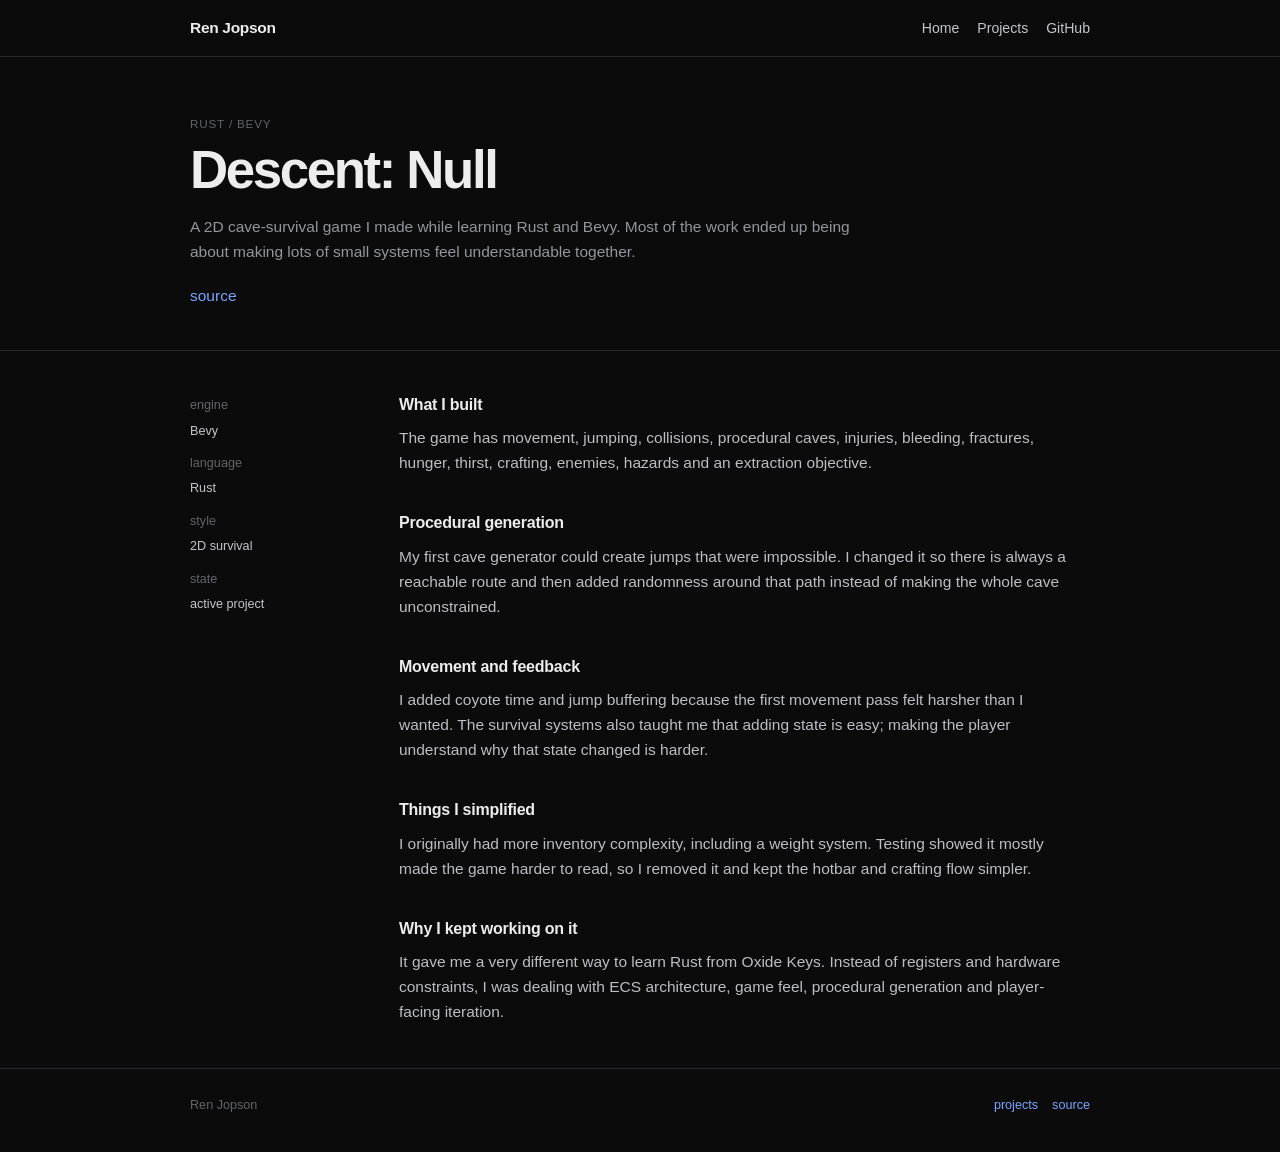
==== commit 21a86213: "site: use minimal native dark theme" ====
--- a/descent-null/index.html
+++ b/descent-null/index.html
@@ -1,4 +1,4 @@
-<!doctype html><html lang="en"><head><meta charset="utf-8"><meta name="viewport" content="width=device-width,initial-scale=1"><title>Descent: Null — Ren Jopson</title><meta name="description" content="Descent: Null is my Rust and Bevy cave-survival game."><link rel="canonical" href="https://ren-jop.github.io/descent-null/"><link rel="stylesheet" href="/assets/portfolio.css?v=20260924-personal"><script defer src="/assets/portfolio.js?v=20260924-personal"></script></head><body>
+<!doctype html><html lang="en"><head><meta charset="utf-8"><meta name="viewport" content="width=device-width,initial-scale=1"><title>Descent: Null — Ren Jopson</title><meta name="description" content="Descent: Null is my Rust and Bevy cave-survival game."><link rel="canonical" href="https://ren-jop.github.io/descent-null/"><link rel="stylesheet" href="/assets/portfolio.css?v=20260924-native-dark"><script defer src="/assets/portfolio.js?v=20260924-native-dark"></script></head><body>
 <header class="site-header"><div class="wrap header-inner"><a class="brand" href="/">Ren Jopson</a><nav class="nav"><a href="/">Home</a><a href="/projects/">Projects</a><a href="https://github.com/ren-jop">GitHub</a></nav><button class="mobile-toggle" type="button" aria-expanded="false">Menu</button></div></header>
 <main><section class="wrap page-hero simple"><p class="eyebrow">Rust / Bevy</p><h1>Descent: Null</h1><p class="lede">A 2D cave-survival game I made while learning Rust and Bevy. Most of the work ended up being about making lots of small systems feel understandable together.</p><div class="actions"><a class="button" href="https://github.com/ren-jop/descent-null">source</a></div></section>
 <section class="section"><div class="wrap details"><aside><dl><dt>engine</dt><dd>Bevy</dd><dt>language</dt><dd>Rust</dd><dt>style</dt><dd>2D survival</dd><dt>state</dt><dd>active project</dd></dl></aside><main>
--- a/assets/portfolio.css
+++ b/assets/portfolio.css
@@ -1,268 +1,162 @@
 :root{
-  --paper:#f3f0e8;
-  --ink:#171717;
-  --muted:#6b6963;
-  --line:#cbc6bb;
-  --link:#2459c4;
-  --code:#e9e5db;
+  --bg:#0b0b0c;
+  --surface:#111214;
+  --surface-2:#151619;
+  --text:#ededee;
+  --muted:#94969c;
+  --faint:#62646a;
+  --line:#27282d;
+  --link:#79a7ff;
   --max:900px;
 }
 *{box-sizing:border-box}
-html{background:var(--paper)}
+html{background:var(--bg);color-scheme:dark}
 body{
   margin:0;
-  background:var(--paper);
-  color:var(--ink);
-  font:16px/1.62 -apple-system,BlinkMacSystemFont,"Segoe UI",Helvetica,Arial,sans-serif;
+  background:var(--bg);
+  color:var(--text);
+  font:15.5px/1.62 -apple-system,BlinkMacSystemFont,"SF Pro Text","Segoe UI",Helvetica,Arial,sans-serif;
   -webkit-font-smoothing:antialiased;
 }
-a{color:var(--link);text-decoration:underline;text-underline-offset:3px}
-a:hover{color:#153a88}
-button{font:inherit}
-code,pre,.mono{font-family:ui-monospace,SFMono-Regular,Menlo,Monaco,Consolas,monospace}
+a{color:var(--link);text-decoration:none}
+a:hover{text-decoration:underline;text-underline-offset:3px}
+button{font:inherit;color:inherit}
+code,pre,.mono{font-family:"SFMono-Regular",ui-monospace,Menlo,Monaco,Consolas,monospace}
+::selection{background:#264f85;color:#fff}
 .wrap{width:min(var(--max),calc(100% - 40px));margin:auto}
-::selection{background:#d7e2fb}
 
-/* header */
-.site-header{border-bottom:1px solid var(--line)}
+.site-header{border-bottom:1px solid var(--line);background:var(--bg)}
 .header-inner,.site-header-inner{
-  min-height:58px;
-  display:flex;
-  align-items:center;
-  justify-content:space-between;
-  gap:22px;
+  min-height:56px;display:flex;align-items:center;justify-content:space-between;gap:22px
 }
-.brand{
-  color:var(--ink);
-  text-decoration:none;
-  font-weight:700;
+.brand{color:var(--text);font-weight:600;letter-spacing:-.02em;text-decoration:none}
+.brand:hover{text-decoration:none}
+.brand span{font-weight:400;color:var(--faint);margin-left:7px}
+.brand-mark{display:none}
+.nav{display:flex;gap:18px;align-items:center;font-size:.88rem}
+.nav a{color:#c5c6ca;text-decoration:none}
+.nav a:hover,.nav a[aria-current="page"]{color:#fff;text-decoration:none}
+.header-actions{display:flex;gap:14px;align-items:center}
+.header-link{font-size:.88rem}
+.mobile-toggle{display:none;border:1px solid var(--line);background:var(--surface);padding:6px 9px;border-radius:5px}
+
+.home-intro{padding:68px 0 46px}
+.home-intro h1{
+  margin:0;
+  font-size:clamp(2.3rem,6vw,3.6rem);
+  line-height:1;
+  letter-spacing:-.055em;
+  font-weight:650;
+}
+.home-intro .intro{max-width:700px;margin:24px 0 0;color:#c5c6ca;font-size:1.03rem}
+.home-intro .intro p{margin:0 0 13px}
+.home-intro .small{margin-top:20px;color:var(--muted);font-size:.9rem}
+.home-intro .links{margin-top:22px;display:flex;gap:16px;flex-wrap:wrap}
+
+.section{padding:44px 0;border-top:1px solid var(--line)}
+.section h2{
+  margin:0 0 22px;
+  font-size:1.08rem;
+  line-height:1.2;
+  font-weight:600;
   letter-spacing:-.02em;
 }
-.brand span{font-weight:400;color:var(--muted);margin-left:7px}
-.brand-mark{display:none}
-.nav{display:flex;gap:18px;align-items:center;font-size:.92rem}
-.nav a{color:var(--ink);text-decoration:none}
-.nav a:hover,.nav a[aria-current="page"]{text-decoration:underline;text-underline-offset:4px}
-.header-actions{display:flex;gap:14px;align-items:center}
-.header-link{font-size:.9rem}
-.mobile-toggle{
-  display:none;
-  border:1px solid var(--line);
-  background:transparent;
-  padding:6px 9px;
-  border-radius:4px;
-  color:var(--ink);
-}
+.section-note{margin:-10px 0 24px;color:var(--muted);max-width:700px}
 
-/* home */
-.home-intro{padding:76px 0 54px}
-.home-intro h1{
-  margin:0;
-  font:700 clamp(2.8rem,7vw,5rem)/.98 Georgia,"Times New Roman",serif;
-  letter-spacing:-.055em;
-}
-.home-intro .intro{
-  max-width:710px;
-  margin:26px 0 0;
-  font-size:1.08rem;
-}
-.home-intro .intro p{margin:0 0 14px}
-.home-intro .small{margin-top:22px;color:var(--muted);font-size:.92rem}
-.home-intro .links{margin-top:24px;display:flex;gap:16px;flex-wrap:wrap}
-
-.section{
-  padding:48px 0;
-  border-top:1px solid var(--line);
-}
-.section h2{
-  margin:0 0 24px;
-  font:700 1.35rem/1.2 Georgia,"Times New Roman",serif;
-}
-.section-note{margin:-12px 0 26px;color:var(--muted);max-width:700px}
-
-/* project list */
 .project-list{border-top:1px solid var(--line)}
 .project-row{
-  display:grid;
-  grid-template-columns:170px 1fr;
-  gap:24px;
-  padding:22px 0;
-  border-bottom:1px solid var(--line);
+  display:grid;grid-template-columns:160px 1fr;gap:24px;padding:20px 0;border-bottom:1px solid var(--line)
 }
-.project-row h3{
-  margin:0;
-  font-size:1rem;
-  line-height:1.4;
+.project-row h3{margin:0;font-size:.96rem;line-height:1.45;font-weight:600}
+.project-row h3 a{color:var(--text)}
+.project-row p{margin:0 0 7px;color:#c1c2c6}
+.project-row .meta{color:var(--muted);font-size:.8rem}
+.project-row .meta a{font-size:.8rem}
+.now-list{margin:0;padding-left:19px;color:#c1c2c6}
+.now-list li+li{margin-top:7px}
+
+.page-hero{padding:58px 0 36px}
+.page-hero h1{
+  margin:0;font-size:clamp(2.2rem,5vw,3.3rem);line-height:1;letter-spacing:-.045em;font-weight:650
 }
-.project-row h3 a{color:var(--ink);text-decoration:none}
-.project-row h3 a:hover{text-decoration:underline}
-.project-row p{margin:0 0 8px}
-.project-row .meta{
-  color:var(--muted);
-  font-size:.84rem;
+.page-hero .lede,.lede{margin:17px 0 0;color:var(--muted);max-width:680px}
+.page-aside{display:none}
+.eyebrow{
+  margin:0 0 10px;color:var(--faint);font-size:.73rem;text-transform:uppercase;letter-spacing:.07em
 }
-.project-row .meta a{font-size:.84rem}
+.page-hero.simple{padding-bottom:42px}
+.actions,.hero-actions{display:flex;gap:14px;flex-wrap:wrap;margin-top:19px}
+.button,.button-primary,.button.primary{
+  display:inline;padding:0;border:0;background:none;color:var(--link);
+  text-decoration:none;min-height:0;border-radius:0;font-weight:400
+}
+.button:hover,.button-primary:hover,.button.primary:hover{text-decoration:underline;text-underline-offset:3px}
 
-.now-list{margin:0;padding-left:20px}
-.now-list li+li{margin-top:8px}
-
-/* project index */
-.page-hero{
-  padding:64px 0 38px;
-}
-.page-hero h1{
-  margin:0;
-  font:700 clamp(2.5rem,6vw,4.4rem)/1 Georgia,"Times New Roman",serif;
-  letter-spacing:-.045em;
-}
-.page-hero .lede,.lede{
-  margin:18px 0 0;
-  color:var(--muted);
-  max-width:680px;
-}
-.page-aside{display:none}
 .project-index{border-top:1px solid var(--line)}
 .project-item{
-  display:grid;
-  grid-template-columns:170px 130px 1fr auto;
-  gap:20px;
-  align-items:start;
-  padding:20px 0;
-  border-bottom:1px solid var(--line);
+  display:grid;grid-template-columns:160px 125px 1fr auto;gap:18px;align-items:start;
+  padding:19px 0;border-bottom:1px solid var(--line)
 }
-.project-item h3{margin:0;font-size:1rem}
-.project-item .domain{font-size:.75rem;color:var(--muted);text-transform:none}
-.project-item p{margin:0;color:#4f4d49;font-size:.93rem}
-.project-item .open{font-size:.84rem;white-space:nowrap}
+.project-item h3{margin:0;font-size:.95rem;font-weight:600}
+.project-item .domain{font-size:.73rem;color:var(--faint)}
+.project-item p{margin:0;color:#bbbcc1;font-size:.89rem}
+.project-item .open{font-size:.8rem;white-space:nowrap}
 
-/* case study pages */
-.eyebrow{
-  margin:0 0 12px;
-  color:var(--muted);
-  font-size:.78rem;
-  text-transform:uppercase;
-  letter-spacing:.06em;
+.details,.detail-layout{display:grid;grid-template-columns:165px minmax(0,1fr);gap:44px}
+.details aside,.detail-nav{position:sticky;top:22px;align-self:start}
+.details aside dl,.detail-nav dl{margin:0;display:grid;gap:5px;font-size:.79rem}
+.details aside dt,.detail-nav dt{color:var(--faint)}
+.details aside dd,.detail-nav dd{margin:0 0 7px;color:#c4c5c9}
+.details main,.detail-main{max-width:680px}
+.details main section+section,.detail-main section+section{margin-top:38px}
+.details h2,.detail-main h2{margin:0 0 11px;font-size:1rem;font-weight:600;letter-spacing:-.015em}
+.details p,.detail-main p{margin:0;color:#bdbec3}
+.details p+p,.detail-main p+p{margin-top:11px}
+.details ul,.detail-main ul{color:#bdbec3}
+
+.install,.code-panel{
+  margin-top:13px;padding:13px 15px;background:var(--surface);border:1px solid var(--line);
+  border-radius:5px;overflow:auto
 }
-.page-hero.simple{padding-bottom:46px}
-.page-hero.simple .actions{margin-top:20px}
-.actions,.hero-actions{display:flex;gap:12px;flex-wrap:wrap}
-.button{
-  display:inline-block;
-  min-height:0;
-  padding:0;
-  border:0;
-  background:none;
-  color:var(--link);
-  text-decoration:underline;
-  text-underline-offset:3px;
-}
-.button:hover{color:#153a88}
-.button-primary,.button.primary{
-  background:none;
-  color:var(--link);
-  border:0;
-}
-.details,.detail-layout{
-  display:grid;
-  grid-template-columns:180px minmax(0,1fr);
-  gap:48px;
-}
-.details aside,.detail-nav{
-  position:sticky;
-  top:24px;
-  align-self:start;
-}
-.details aside dl,.detail-nav dl{
-  margin:0;
-  display:grid;
-  gap:6px;
-  font-size:.83rem;
-}
-.details aside dt,.detail-nav dt{color:var(--muted)}
-.details aside dd,.detail-nav dd{margin:0 0 8px}
-.details main,.detail-main{max-width:680px}
-.details main section+section,.detail-main section+section{margin-top:40px}
-.details h2,.detail-main h2{
-  margin:0 0 12px;
-  font:700 1.2rem Georgia,"Times New Roman",serif;
-}
-.details p,.detail-main p{margin:0;color:#45433f}
-.details p+p,.detail-main p+p{margin-top:12px}
-.details ul,.detail-main ul{color:#45433f}
-.install,.code-panel{
-  margin-top:14px;
-  padding:14px 16px;
-  background:var(--code);
-  border:1px solid var(--line);
-  border-radius:3px;
-  overflow:auto;
-}
-.install p{margin:0 0 10px;color:var(--muted)}
-.install pre,.code-panel pre{margin:0;font-size:.78rem;line-height:1.6;white-space:pre}
-.stack,.capabilities{display:flex;gap:7px;flex-wrap:wrap;margin-top:14px}
-.stack span,.capabilities span,.tag{
-  padding:0;
-  border:0;
-  background:none;
-  color:var(--muted);
-  font-size:.82rem;
-}
-.stack span:not(:last-child)::after,.capabilities span:not(:last-child)::after{content:" ·";margin-left:6px}
-.callout{padding:14px 16px;border-left:3px solid var(--line);background:#ebe7dd;color:#4b4945}
+.install p{margin:0 0 9px;color:var(--muted)}
+.install pre,.code-panel pre{margin:0;font-size:.76rem;line-height:1.62;white-space:pre}
+.stack,.capabilities{display:flex;gap:6px;flex-wrap:wrap;margin-top:13px}
+.stack span,.capabilities span,.tag{color:var(--muted);font-size:.8rem}
+.stack span:not(:last-child)::after,.capabilities span:not(:last-child)::after{content:" ·";margin-left:5px}
+.callout{padding:13px 15px;border-left:2px solid #44464c;background:var(--surface);color:#b8b9be}
 
-/* legacy cards degrade into plain rows */
 .case-grid,.case-stack{display:block}
 .case-card{
-  min-height:0;
-  padding:22px 0;
-  border:0;
-  border-top:1px solid var(--line);
-  border-radius:0;
-  background:none;
+  min-height:0;padding:20px 0;border:0;border-top:1px solid var(--line);border-radius:0;background:none
 }
 .case-card:last-child{border-bottom:1px solid var(--line)}
-.case-kicker{color:var(--muted);font-size:.77rem}
-.case-card h3{margin:6px 0 8px;font-size:1.15rem}
-.case-card>p{margin:0;color:#4f4d49}
-.case-facts{margin-top:12px}
-.case-fact{display:grid;grid-template-columns:90px 1fr;gap:14px;padding:7px 0;font-size:.85rem}
-.case-fact span{color:var(--muted)}
+.case-kicker{color:var(--faint);font-size:.72rem}
+.case-card h3{margin:6px 0 8px;font-size:1rem}
+.case-card>p{margin:0;color:#bbbcc1}
+.case-facts{margin-top:11px}
+.case-fact{display:grid;grid-template-columns:85px 1fr;gap:13px;padding:6px 0;font-size:.82rem}
+.case-fact span{color:var(--faint)}
 .case-fact strong{font-weight:400}
-.case-links{margin-top:12px;display:flex;gap:14px;font-size:.84rem}
+.case-links{margin-top:11px;display:flex;gap:13px;font-size:.8rem}
 
-/* anything left over from old design */
 .hero,.system-card,.install-band,.principles,.work-list,.hero-note{display:none}
 .reveal{opacity:1!important;transform:none!important}
 
-footer{
-  padding:28px 0 38px;
-  border-top:1px solid var(--line);
-  color:var(--muted);
-  font-size:.82rem;
-}
+footer{padding:26px 0 36px;border-top:1px solid var(--line);color:var(--faint);font-size:.79rem}
 .footer-inner{display:flex;justify-content:space-between;gap:18px}
 .footer-links{display:flex;gap:14px}
 
 @media(max-width:700px){
   .wrap{width:min(var(--max),calc(100% - 28px))}
-  .header-inner,.site-header-inner{min-height:54px}
-  .brand span{display:none}
-  .nav{display:none}
-  .mobile-toggle{display:block}
+  .header-inner,.site-header-inner{min-height:52px}
+  .brand span{display:none}.nav{display:none}.mobile-toggle{display:block}
   body.menu-open .nav{
-    display:flex;
-    position:absolute;
-    top:54px;left:0;right:0;
-    padding:14px;
-    background:var(--paper);
-    border-bottom:1px solid var(--line);
-    flex-direction:column;
-    align-items:flex-start;
+    display:flex;position:absolute;top:52px;left:0;right:0;padding:13px 14px;
+    background:var(--bg);border-bottom:1px solid var(--line);flex-direction:column;align-items:flex-start
   }
-  .home-intro{padding:54px 0 40px}
-  .project-row{grid-template-columns:1fr;gap:7px}
-  .project-item{grid-template-columns:1fr;gap:5px}
-  .details,.detail-layout{grid-template-columns:1fr;gap:26px}
+  .home-intro{padding:50px 0 38px}
+  .project-row,.project-item{grid-template-columns:1fr;gap:5px}
+  .details,.detail-layout{grid-template-columns:1fr;gap:24px}
   .details aside,.detail-nav{position:static}
   .footer-inner{flex-direction:column}
 }
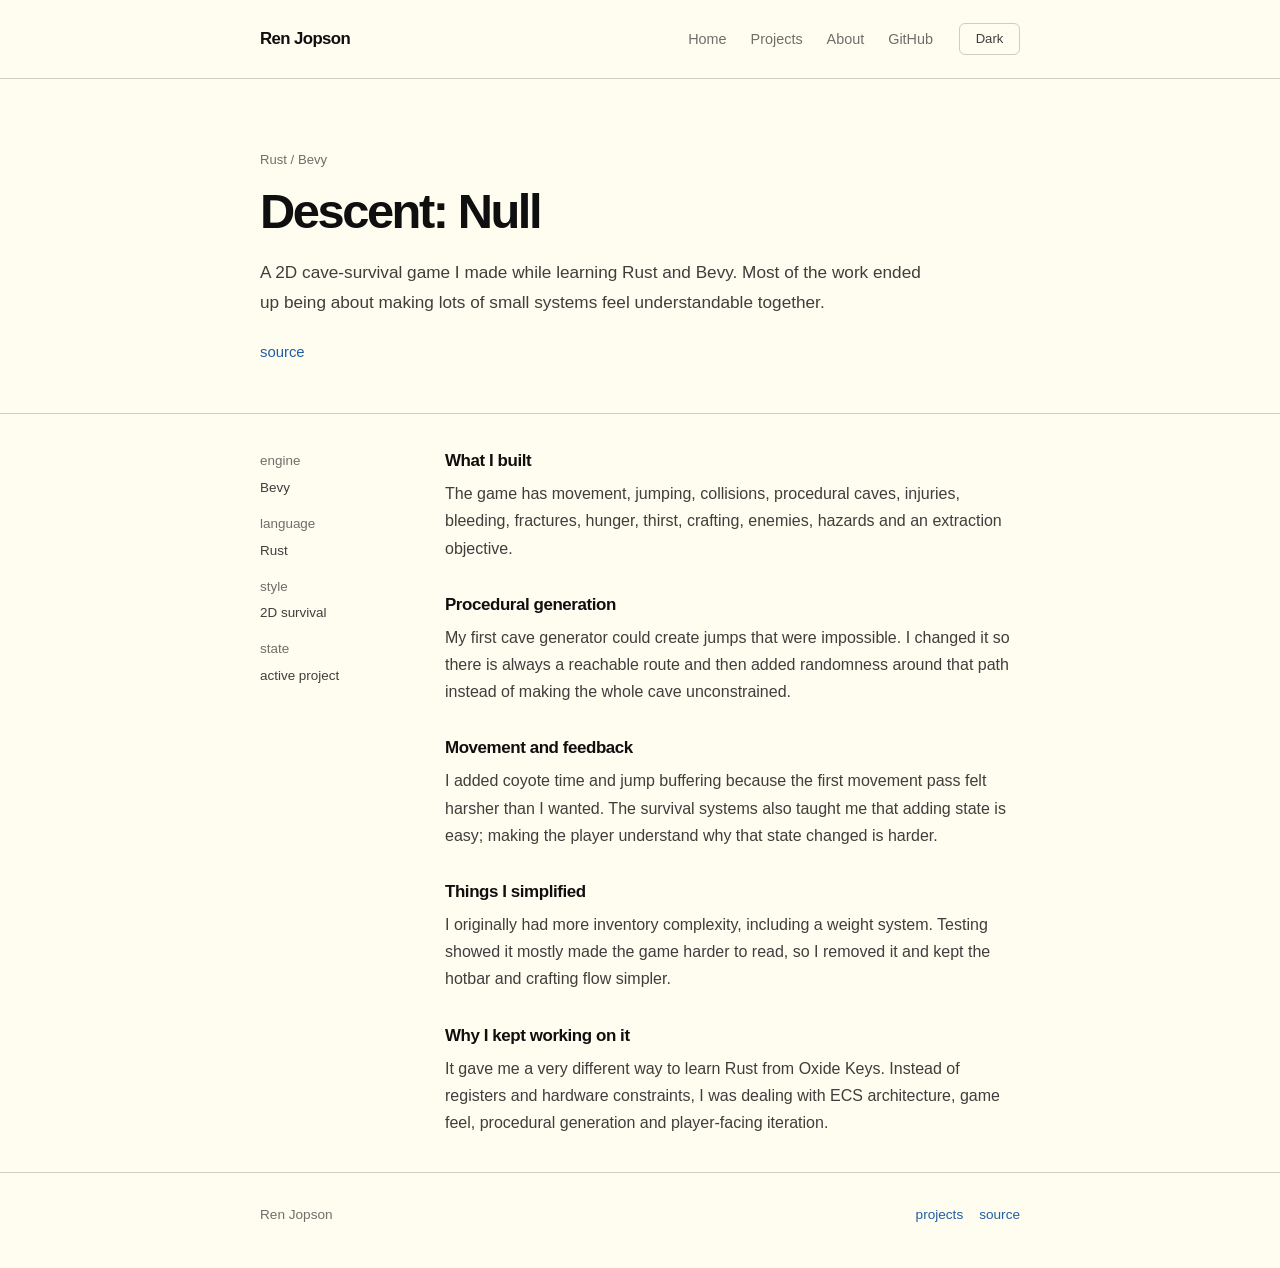
==== commit 1a10585e: "Refresh portfolio design, themes and search metadata" ====
--- a/descent-null/index.html
+++ b/descent-null/index.html
@@ -1,5 +1,5 @@
-<!doctype html><html lang="en"><head><meta charset="utf-8"><meta name="viewport" content="width=device-width,initial-scale=1"><title>Descent: Null — Ren Jopson</title><meta name="description" content="Descent: Null is my Rust and Bevy cave-survival game."><link rel="canonical" href="https://ren-jop.github.io/descent-null/"><link rel="stylesheet" href="/assets/portfolio.css?v=20260924-native-dark"><script defer src="/assets/portfolio.js?v=20260924-native-dark"></script></head><body>
-<header class="site-header"><div class="wrap header-inner"><a class="brand" href="/">Ren Jopson</a><nav class="nav"><a href="/">Home</a><a href="/projects/">Projects</a><a href="https://github.com/ren-jop">GitHub</a></nav><button class="mobile-toggle" type="button" aria-expanded="false">Menu</button></div></header>
+<!doctype html><html lang="en"><head><meta charset="utf-8"><meta name="viewport" content="width=device-width,initial-scale=1"><title>Descent: Null | Bevy cave survival game — Ren Jopson</title><meta name="description" content="Ren Jopson&#x27;s Rust and Bevy cave-survival game: movement, reachable procedural caves, injuries, crafting and extraction."><meta property="og:type" content="website"><meta property="og:site_name" content="Ren Jopson"><meta property="og:title" content="Descent: Null | Bevy cave survival game — Ren Jopson"><meta property="og:description" content="Ren Jopson&#x27;s Rust and Bevy cave-survival game: movement, reachable procedural caves, injuries, crafting and extraction."><meta property="og:url" content="https://ren-jop.github.io/descent-null/"><meta name="twitter:card" content="summary"><link rel="canonical" href="https://ren-jop.github.io/descent-null/"><script>try{document.documentElement.dataset.theme=localStorage.getItem('ren-theme')|| (matchMedia('(prefers-color-scheme: dark)').matches?'dark':'light')}catch{document.documentElement.dataset.theme='light'}</script><meta name="theme-color" content="#fffcf0"><link rel="icon" type="image/svg+xml" href="/assets/favicon.svg"><link rel="stylesheet" href="/assets/portfolio.css?v=20260925-editorial"><script defer src="/assets/portfolio.js?v=20260925-editorial"></script><script type="application/ld+json">{"@context":"https://schema.org","@type":"CreativeWork","name":"Descent: Null | Bevy cave survival game \u2014 Ren Jopson","url":"https://ren-jop.github.io/descent-null/","description":"Ren Jopson's Rust and Bevy cave-survival game: movement, reachable procedural caves, injuries, crafting and extraction.","author":{"@type":"Person","name":"Ren Jopson","url":"https://ren-jop.github.io/"}}</script></head><body>
+<header class="site-header"><div class="wrap header-inner"><a class="brand" href="/">Ren Jopson</a><nav class="nav"><a href="/">Home</a><a href="/projects/">Projects</a><a href="/about/">About</a><a href="https://github.com/ren-jop">GitHub</a></nav><button class="theme-toggle" type="button" aria-label="Switch to dark mode" aria-pressed="false">Dark</button><button class="mobile-toggle" type="button" aria-expanded="false">Menu</button></div></header>
 <main><section class="wrap page-hero simple"><p class="eyebrow">Rust / Bevy</p><h1>Descent: Null</h1><p class="lede">A 2D cave-survival game I made while learning Rust and Bevy. Most of the work ended up being about making lots of small systems feel understandable together.</p><div class="actions"><a class="button" href="https://github.com/ren-jop/descent-null">source</a></div></section>
 <section class="section"><div class="wrap details"><aside><dl><dt>engine</dt><dd>Bevy</dd><dt>language</dt><dd>Rust</dd><dt>style</dt><dd>2D survival</dd><dt>state</dt><dd>active project</dd></dl></aside><main>
 <section><h2>What I built</h2><p>The game has movement, jumping, collisions, procedural caves, injuries, bleeding, fractures, hunger, thirst, crafting, enemies, hazards and an extraction objective.</p></section>
--- a/assets/portfolio.css
+++ b/assets/portfolio.css
@@ -1,162 +1,18 @@
-:root{
-  --bg:#0b0b0c;
-  --surface:#111214;
-  --surface-2:#151619;
-  --text:#ededee;
-  --muted:#94969c;
-  --faint:#62646a;
-  --line:#27282d;
-  --link:#79a7ff;
-  --max:900px;
-}
-*{box-sizing:border-box}
-html{background:var(--bg);color-scheme:dark}
-body{
-  margin:0;
-  background:var(--bg);
-  color:var(--text);
-  font:15.5px/1.62 -apple-system,BlinkMacSystemFont,"SF Pro Text","Segoe UI",Helvetica,Arial,sans-serif;
-  -webkit-font-smoothing:antialiased;
-}
-a{color:var(--link);text-decoration:none}
-a:hover{text-decoration:underline;text-underline-offset:3px}
-button{font:inherit;color:inherit}
-code,pre,.mono{font-family:"SFMono-Regular",ui-monospace,Menlo,Monaco,Consolas,monospace}
-::selection{background:#264f85;color:#fff}
-.wrap{width:min(var(--max),calc(100% - 40px));margin:auto}
-
-.site-header{border-bottom:1px solid var(--line);background:var(--bg)}
-.header-inner,.site-header-inner{
-  min-height:56px;display:flex;align-items:center;justify-content:space-between;gap:22px
-}
-.brand{color:var(--text);font-weight:600;letter-spacing:-.02em;text-decoration:none}
-.brand:hover{text-decoration:none}
-.brand span{font-weight:400;color:var(--faint);margin-left:7px}
-.brand-mark{display:none}
-.nav{display:flex;gap:18px;align-items:center;font-size:.88rem}
-.nav a{color:#c5c6ca;text-decoration:none}
-.nav a:hover,.nav a[aria-current="page"]{color:#fff;text-decoration:none}
-.header-actions{display:flex;gap:14px;align-items:center}
-.header-link{font-size:.88rem}
-.mobile-toggle{display:none;border:1px solid var(--line);background:var(--surface);padding:6px 9px;border-radius:5px}
-
-.home-intro{padding:68px 0 46px}
-.home-intro h1{
-  margin:0;
-  font-size:clamp(2.3rem,6vw,3.6rem);
-  line-height:1;
-  letter-spacing:-.055em;
-  font-weight:650;
-}
-.home-intro .intro{max-width:700px;margin:24px 0 0;color:#c5c6ca;font-size:1.03rem}
-.home-intro .intro p{margin:0 0 13px}
-.home-intro .small{margin-top:20px;color:var(--muted);font-size:.9rem}
-.home-intro .links{margin-top:22px;display:flex;gap:16px;flex-wrap:wrap}
-
-.section{padding:44px 0;border-top:1px solid var(--line)}
-.section h2{
-  margin:0 0 22px;
-  font-size:1.08rem;
-  line-height:1.2;
-  font-weight:600;
-  letter-spacing:-.02em;
-}
-.section-note{margin:-10px 0 24px;color:var(--muted);max-width:700px}
-
-.project-list{border-top:1px solid var(--line)}
-.project-row{
-  display:grid;grid-template-columns:160px 1fr;gap:24px;padding:20px 0;border-bottom:1px solid var(--line)
-}
-.project-row h3{margin:0;font-size:.96rem;line-height:1.45;font-weight:600}
-.project-row h3 a{color:var(--text)}
-.project-row p{margin:0 0 7px;color:#c1c2c6}
-.project-row .meta{color:var(--muted);font-size:.8rem}
-.project-row .meta a{font-size:.8rem}
-.now-list{margin:0;padding-left:19px;color:#c1c2c6}
-.now-list li+li{margin-top:7px}
-
-.page-hero{padding:58px 0 36px}
-.page-hero h1{
-  margin:0;font-size:clamp(2.2rem,5vw,3.3rem);line-height:1;letter-spacing:-.045em;font-weight:650
-}
-.page-hero .lede,.lede{margin:17px 0 0;color:var(--muted);max-width:680px}
-.page-aside{display:none}
-.eyebrow{
-  margin:0 0 10px;color:var(--faint);font-size:.73rem;text-transform:uppercase;letter-spacing:.07em
-}
-.page-hero.simple{padding-bottom:42px}
-.actions,.hero-actions{display:flex;gap:14px;flex-wrap:wrap;margin-top:19px}
-.button,.button-primary,.button.primary{
-  display:inline;padding:0;border:0;background:none;color:var(--link);
-  text-decoration:none;min-height:0;border-radius:0;font-weight:400
-}
-.button:hover,.button-primary:hover,.button.primary:hover{text-decoration:underline;text-underline-offset:3px}
-
-.project-index{border-top:1px solid var(--line)}
-.project-item{
-  display:grid;grid-template-columns:160px 125px 1fr auto;gap:18px;align-items:start;
-  padding:19px 0;border-bottom:1px solid var(--line)
-}
-.project-item h3{margin:0;font-size:.95rem;font-weight:600}
-.project-item .domain{font-size:.73rem;color:var(--faint)}
-.project-item p{margin:0;color:#bbbcc1;font-size:.89rem}
-.project-item .open{font-size:.8rem;white-space:nowrap}
-
-.details,.detail-layout{display:grid;grid-template-columns:165px minmax(0,1fr);gap:44px}
-.details aside,.detail-nav{position:sticky;top:22px;align-self:start}
-.details aside dl,.detail-nav dl{margin:0;display:grid;gap:5px;font-size:.79rem}
-.details aside dt,.detail-nav dt{color:var(--faint)}
-.details aside dd,.detail-nav dd{margin:0 0 7px;color:#c4c5c9}
-.details main,.detail-main{max-width:680px}
-.details main section+section,.detail-main section+section{margin-top:38px}
-.details h2,.detail-main h2{margin:0 0 11px;font-size:1rem;font-weight:600;letter-spacing:-.015em}
-.details p,.detail-main p{margin:0;color:#bdbec3}
-.details p+p,.detail-main p+p{margin-top:11px}
-.details ul,.detail-main ul{color:#bdbec3}
-
-.install,.code-panel{
-  margin-top:13px;padding:13px 15px;background:var(--surface);border:1px solid var(--line);
-  border-radius:5px;overflow:auto
-}
-.install p{margin:0 0 9px;color:var(--muted)}
-.install pre,.code-panel pre{margin:0;font-size:.76rem;line-height:1.62;white-space:pre}
-.stack,.capabilities{display:flex;gap:6px;flex-wrap:wrap;margin-top:13px}
-.stack span,.capabilities span,.tag{color:var(--muted);font-size:.8rem}
-.stack span:not(:last-child)::after,.capabilities span:not(:last-child)::after{content:" ·";margin-left:5px}
-.callout{padding:13px 15px;border-left:2px solid #44464c;background:var(--surface);color:#b8b9be}
-
-.case-grid,.case-stack{display:block}
-.case-card{
-  min-height:0;padding:20px 0;border:0;border-top:1px solid var(--line);border-radius:0;background:none
-}
-.case-card:last-child{border-bottom:1px solid var(--line)}
-.case-kicker{color:var(--faint);font-size:.72rem}
-.case-card h3{margin:6px 0 8px;font-size:1rem}
-.case-card>p{margin:0;color:#bbbcc1}
-.case-facts{margin-top:11px}
-.case-fact{display:grid;grid-template-columns:85px 1fr;gap:13px;padding:6px 0;font-size:.82rem}
-.case-fact span{color:var(--faint)}
-.case-fact strong{font-weight:400}
-.case-links{margin-top:11px;display:flex;gap:13px;font-size:.8rem}
-
-.hero,.system-card,.install-band,.principles,.work-list,.hero-note{display:none}
-.reveal{opacity:1!important;transform:none!important}
-
-footer{padding:26px 0 36px;border-top:1px solid var(--line);color:var(--faint);font-size:.79rem}
-.footer-inner{display:flex;justify-content:space-between;gap:18px}
-.footer-links{display:flex;gap:14px}
-
-@media(max-width:700px){
-  .wrap{width:min(var(--max),calc(100% - 28px))}
-  .header-inner,.site-header-inner{min-height:52px}
-  .brand span{display:none}.nav{display:none}.mobile-toggle{display:block}
-  body.menu-open .nav{
-    display:flex;position:absolute;top:52px;left:0;right:0;padding:13px 14px;
-    background:var(--bg);border-bottom:1px solid var(--line);flex-direction:column;align-items:flex-start
-  }
-  .home-intro{padding:50px 0 38px}
-  .project-row,.project-item{grid-template-columns:1fr;gap:5px}
-  .details,.detail-layout{grid-template-columns:1fr;gap:24px}
-  .details aside,.detail-nav{position:static}
-  .footer-inner{flex-direction:column}
-}+:root{color-scheme:light;--bg:#fffcf0;--surface:#f2f0e5;--text:#100f0f;--body:#403e3c;--muted:#6f6e69;--line:#cecdc3;--link:#205ea6;--max:760px}
+:root[data-theme=dark]{color-scheme:dark;--bg:#1c1c1c;--surface:#232323;--text:#dadada;--body:#b3b3b3;--muted:#999;--line:#3f3f3f;--link:#a8c7fa}
+*{box-sizing:border-box}html{background:var(--bg);scroll-behavior:smooth}body{margin:0;background:var(--bg);color:var(--text);font:1rem/1.7 -apple-system,BlinkMacSystemFont,"SF Pro Text","Segoe UI",sans-serif;-webkit-font-smoothing:antialiased}
+button{font:inherit;color:inherit;cursor:pointer}a{color:var(--link);text-decoration:none;text-underline-offset:3px}a:hover{text-decoration:underline}a:focus-visible,button:focus-visible{outline:2px solid var(--link);outline-offset:3px}
+code,pre,.mono{font-family:ui-monospace,"SFMono-Regular",Menlo,monospace}::selection{background:var(--link);color:var(--bg)}.wrap{width:min(var(--max),calc(100% - 40px));margin-inline:auto}
+.site-header{border-bottom:1px solid var(--line)}.header-inner{min-height:78px;display:flex;align-items:center;gap:26px}.brand{font-size:1.05rem;font-weight:650;letter-spacing:-.035em;color:var(--text);white-space:nowrap}.brand:hover{text-decoration:none}
+.nav{display:flex;gap:24px;align-items:center;margin-left:auto;font-size:.9rem}.nav a{color:var(--muted)}.nav a:hover,.nav a[aria-current=page]{color:var(--text);text-decoration:none}
+.theme-toggle{border:1px solid var(--line);background:none;border-radius:6px;padding:6px 11px;line-height:1.4;min-width:61px;font-size:.82rem;color:var(--body)}.theme-toggle:hover{background:var(--surface)}.mobile-toggle{display:none;border:0;background:none;padding:8px;color:var(--body)}
+.home-intro{padding:82px 0 52px}.home-intro h1,.page-hero h1{margin:0;color:var(--text);font-size:clamp(2.15rem,5vw,3.05rem);line-height:1.17;letter-spacing:-.05em;font-weight:650}.home-intro .intro{max-width:670px;margin-top:22px;color:var(--body);font-size:1.075rem;line-height:1.68}.intro p{margin:0 0 15px}.home-intro .links,.actions{display:flex;gap:20px;flex-wrap:wrap;margin-top:23px;font-size:.93rem}
+.section{padding:36px 0;border-top:1px solid var(--line)}.section h2{margin:0 0 22px;font-size:1.15rem;letter-spacing:-.025em;line-height:1.3;font-weight:620}.section-note{margin:-8px 0 24px;color:var(--muted)}
+.project-list,.project-index{border-top:1px solid var(--line)}.project-row,.project-item{display:grid;grid-template-columns:165px minmax(0,1fr);gap:22px;padding:21px 0;border-bottom:1px solid var(--line)}.project-row h3,.project-item h3{margin:0;font-size:1rem;line-height:1.5;font-weight:620}.project-row h3 a{color:var(--text)}.project-row p,.project-item p{margin:0 0 6px;color:var(--body)}.project-row .meta,.project-item .domain{font-size:.82rem;color:var(--muted)}
+.project-item{grid-template-columns:150px minmax(0,1fr) auto;align-items:start}.project-item .domain{grid-column:1;grid-row:2;margin-top:-20px}.project-item p{grid-column:2;grid-row:1 / span 2}.project-item .open{grid-column:3;font-size:.9rem}.now-list{margin:0;padding-left:21px;color:var(--body)}.now-list li+li{margin-top:8px}
+.page-hero{padding:70px 0 48px}.page-hero.simple{padding-bottom:48px}.eyebrow{margin:0 0 12px;color:var(--muted);font-size:.82rem}.lede{margin:18px 0 0;max-width:670px;color:var(--body);font-size:1.075rem}.button,.button-primary,.button.primary{color:var(--link)}
+.details,.detail-layout{display:grid;grid-template-columns:155px minmax(0,1fr);gap:30px}.details aside,.detail-nav{align-self:start}.details dl,.detail-nav dl{margin:0;display:grid;gap:4px;font-size:.84rem}.details dt,.detail-nav dt{color:var(--muted)}.details dd,.detail-nav dd{margin:0 0 9px;color:var(--body)}.details main,.detail-main{min-width:0;max-width:570px}.details main section+section,.detail-main section+section{margin-top:32px}.details h2,.detail-main h2{margin:0 0 8px;font-size:1.06rem;font-weight:620}.details p,.detail-main p,.details ul{margin:0;color:var(--body)}.details p+p,.detail-main p+p{margin-top:12px}.details ul{padding-left:20px;margin-top:8px}
+.install,.code-panel{margin-top:13px;padding:15px;background:var(--surface);border:1px solid var(--line);border-radius:5px;overflow:auto}.install pre,.code-panel pre{margin:0;font-size:.8rem;line-height:1.6}.stack,.capabilities{display:flex;flex-wrap:wrap;gap:8px;margin-top:13px;color:var(--muted);font-size:.85rem}.callout{padding:14px;border-left:2px solid var(--line);background:var(--surface);color:var(--body)}
+.case-grid,.case-stack{display:block}.case-card{padding:20px 0;border-top:1px solid var(--line)}.case-card:last-child{border-bottom:1px solid var(--line)}.case-kicker{color:var(--muted);font-size:.8rem}.case-card h3{margin:6px 0 8px;font-size:1.05rem}.case-card>p{margin:0;color:var(--body)}.case-facts{margin-top:12px}.case-fact{display:grid;grid-template-columns:90px 1fr;gap:12px;padding:5px 0;font-size:.85rem}.case-fact span{color:var(--muted)}.case-fact strong{font-weight:400}.case-links{display:flex;gap:15px;margin-top:12px;font-size:.85rem}
+.hero,.system-card,.install-band,.principles,.work-list,.hero-note,.page-aside{display:none}.reveal{opacity:1!important;transform:none!important}footer{padding:30px 0 42px;border-top:1px solid var(--line);color:var(--muted);font-size:.85rem}.footer-inner{display:flex;justify-content:space-between;gap:16px}.footer-links{display:flex;gap:16px}
+@media(max-width:700px){.header-inner{min-height:66px;flex-wrap:wrap;gap:10px}.brand{margin-right:auto}.nav{order:4;width:100%;margin:0;display:none;padding:4px 0 14px}.mobile-toggle{display:block}body.menu-open .nav{display:flex}.home-intro{padding:58px 0 42px}.project-row,.project-item{grid-template-columns:1fr;gap:4px}.project-item .domain,.project-item p,.project-item .open{grid-column:1;grid-row:auto;margin:0}.details,.detail-layout{grid-template-columns:1fr;gap:22px}.details dl{grid-template-columns:repeat(2,1fr)}.footer-inner{flex-direction:column}}@media(prefers-reduced-motion:reduce){html{scroll-behavior:auto}}
